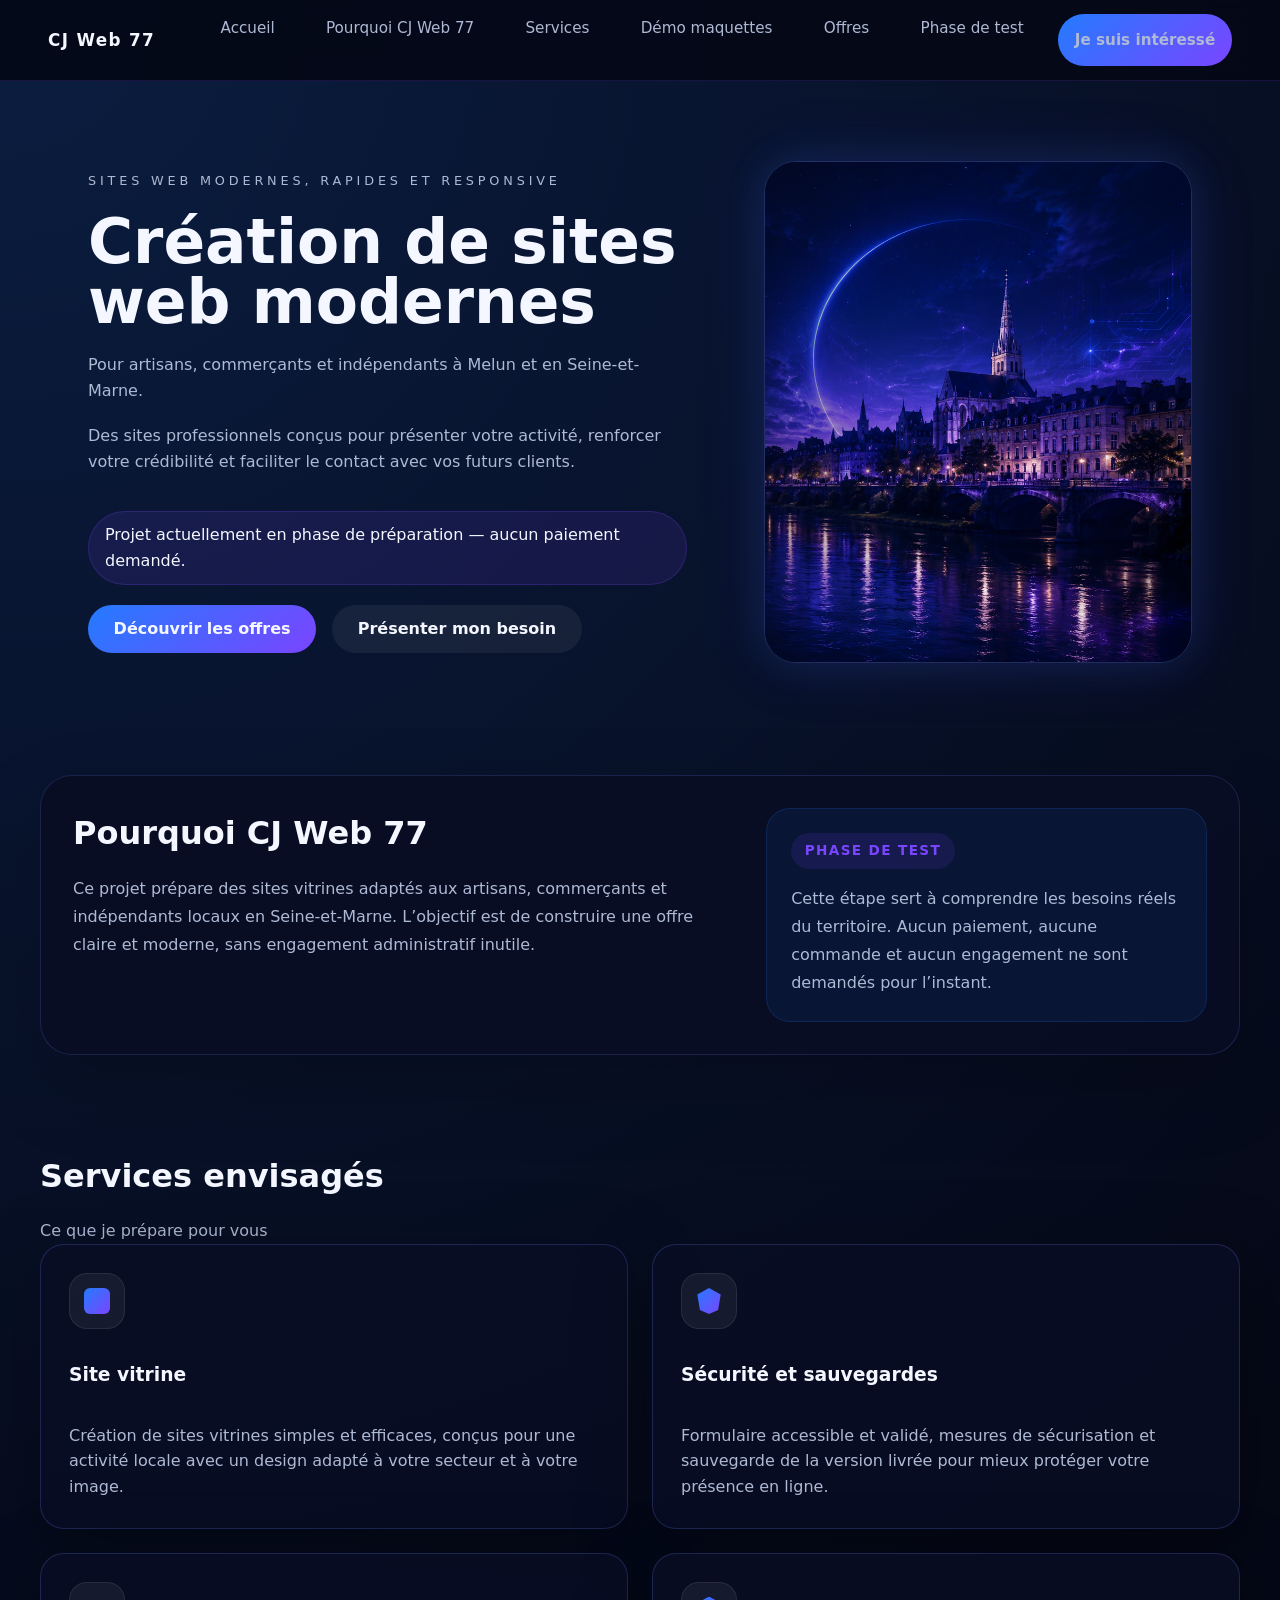
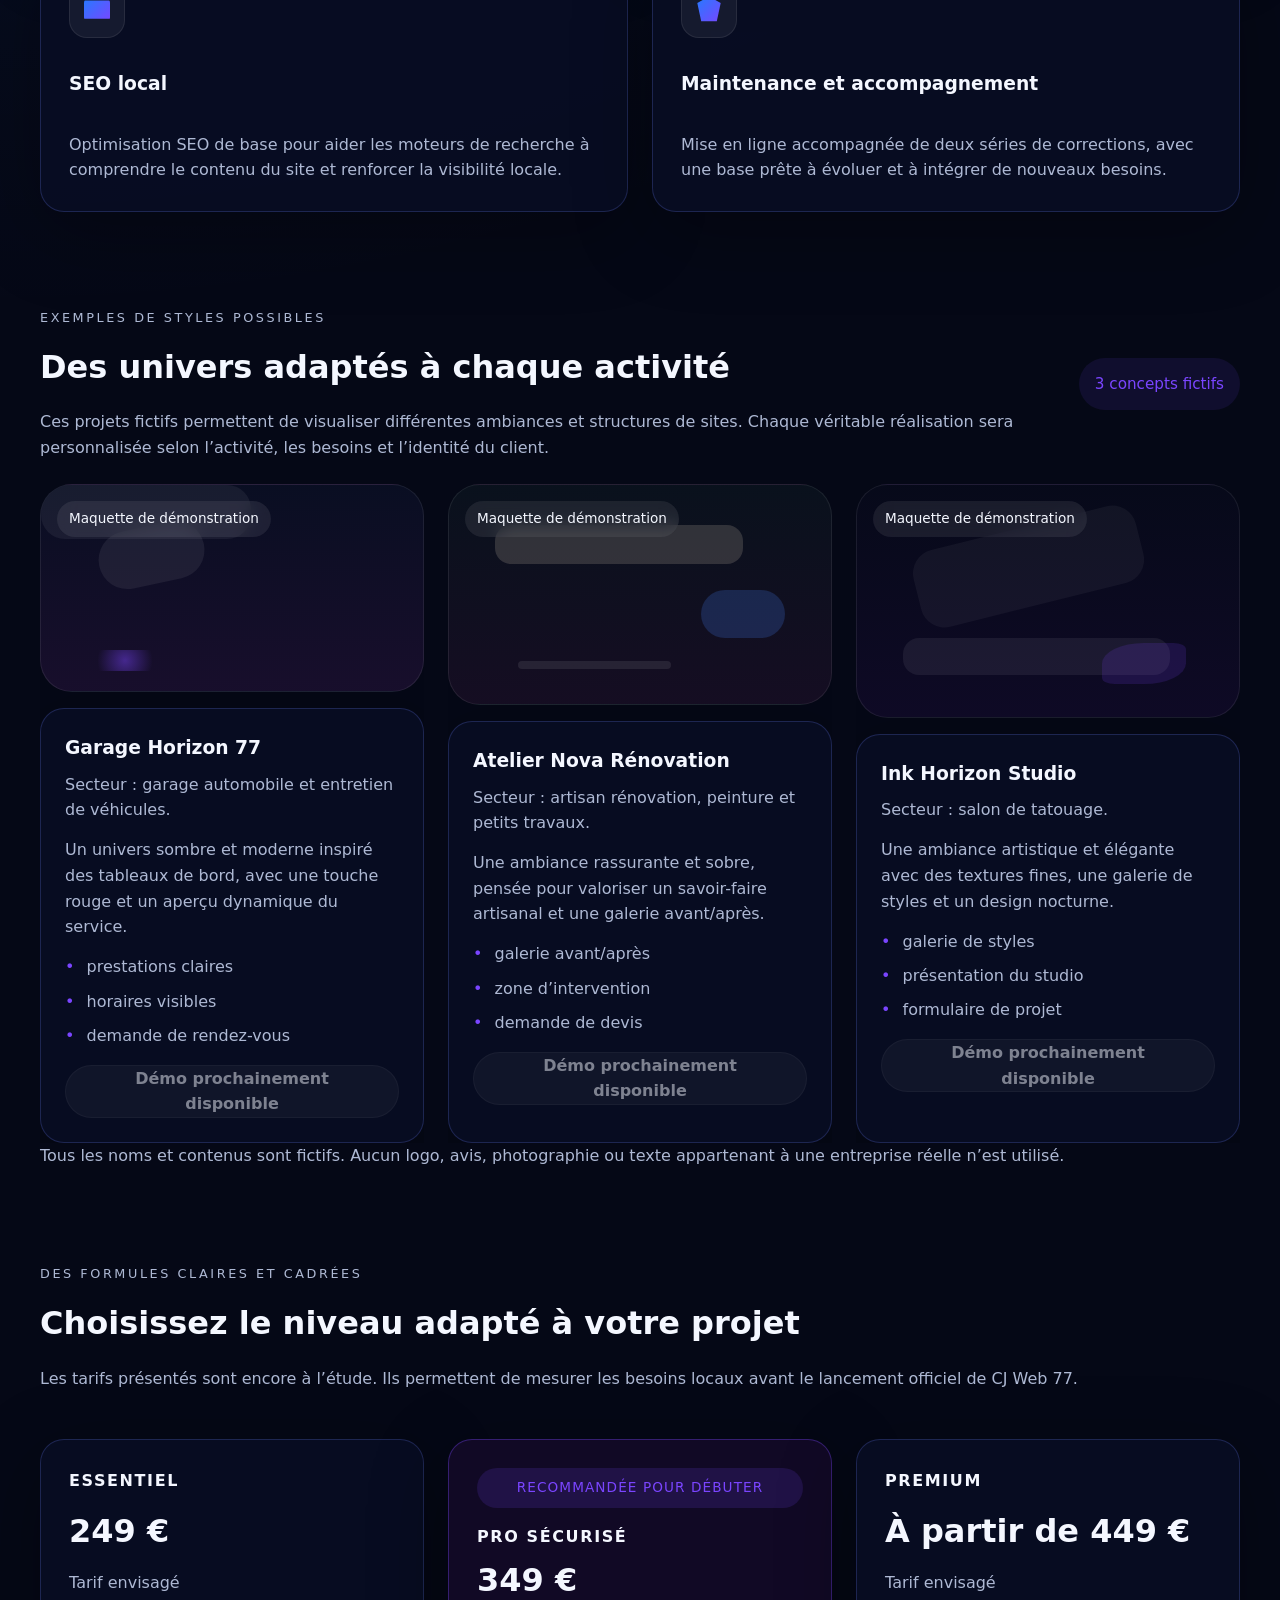
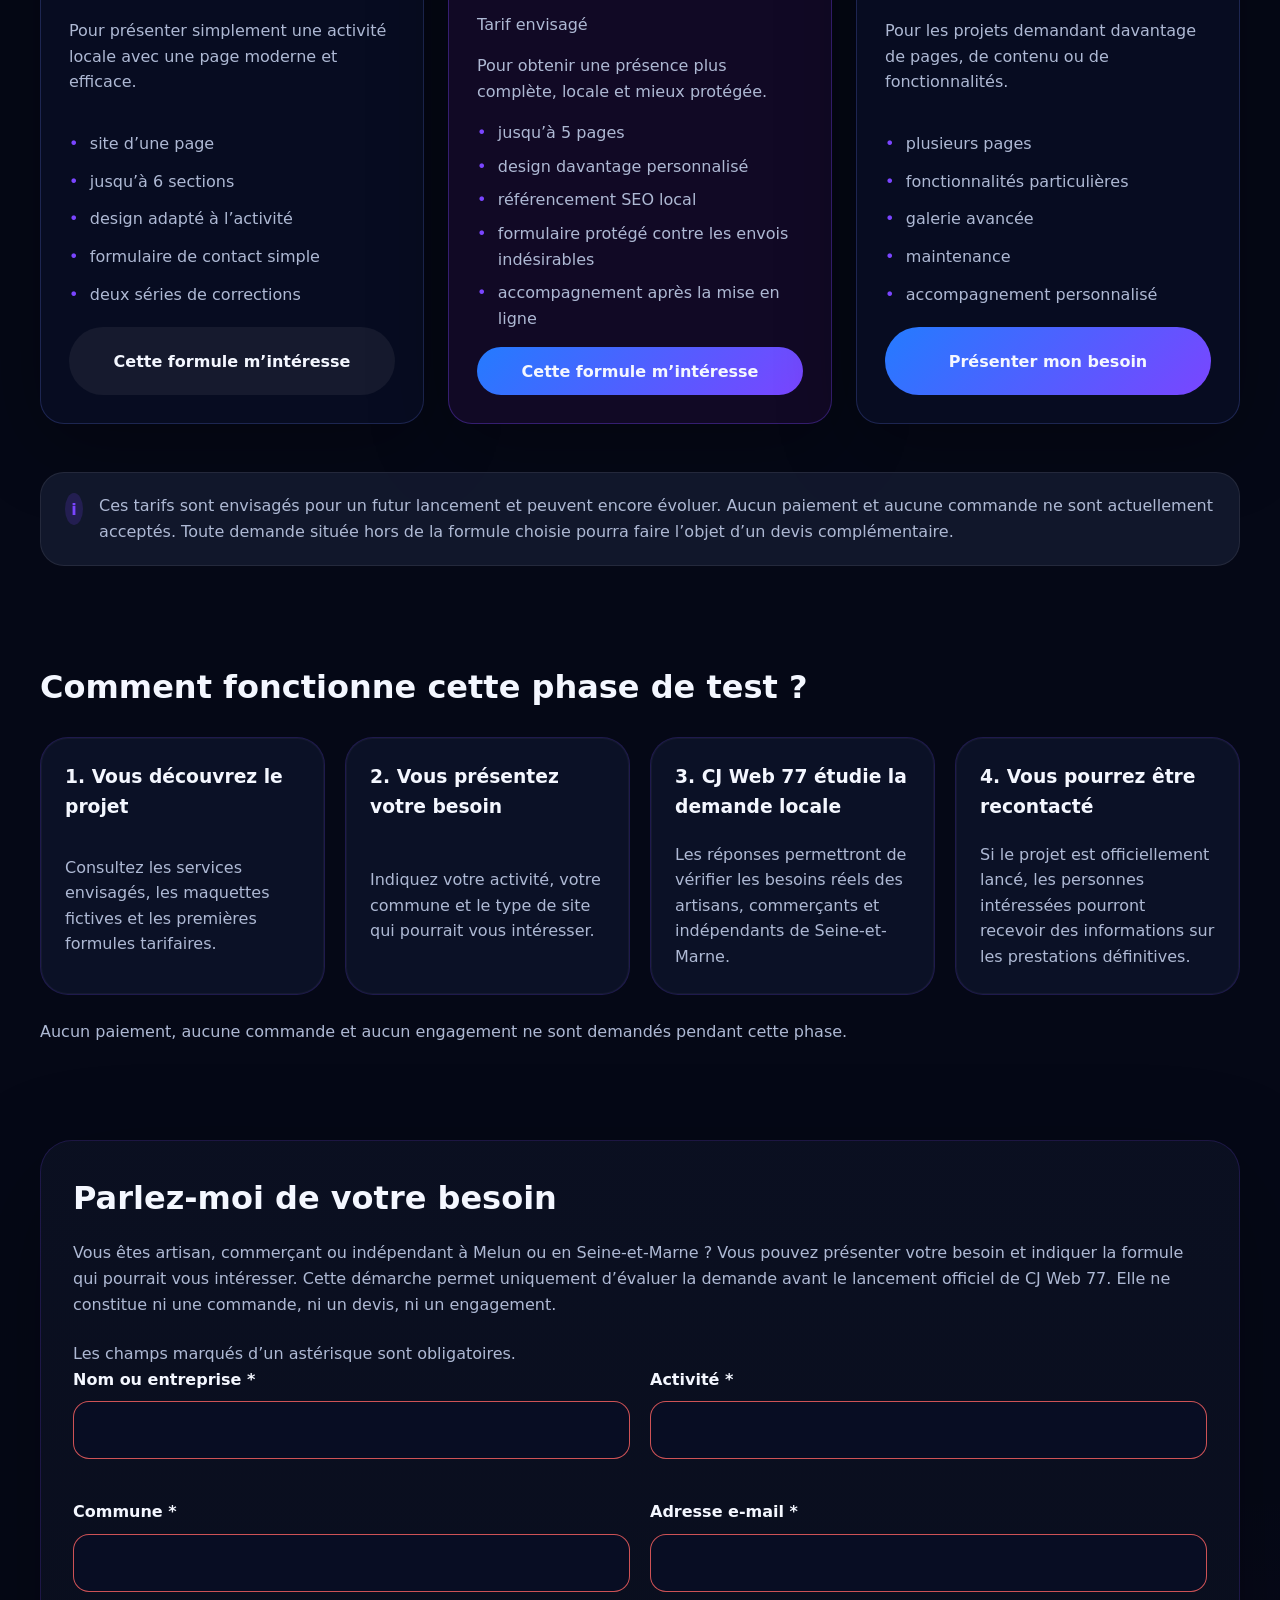
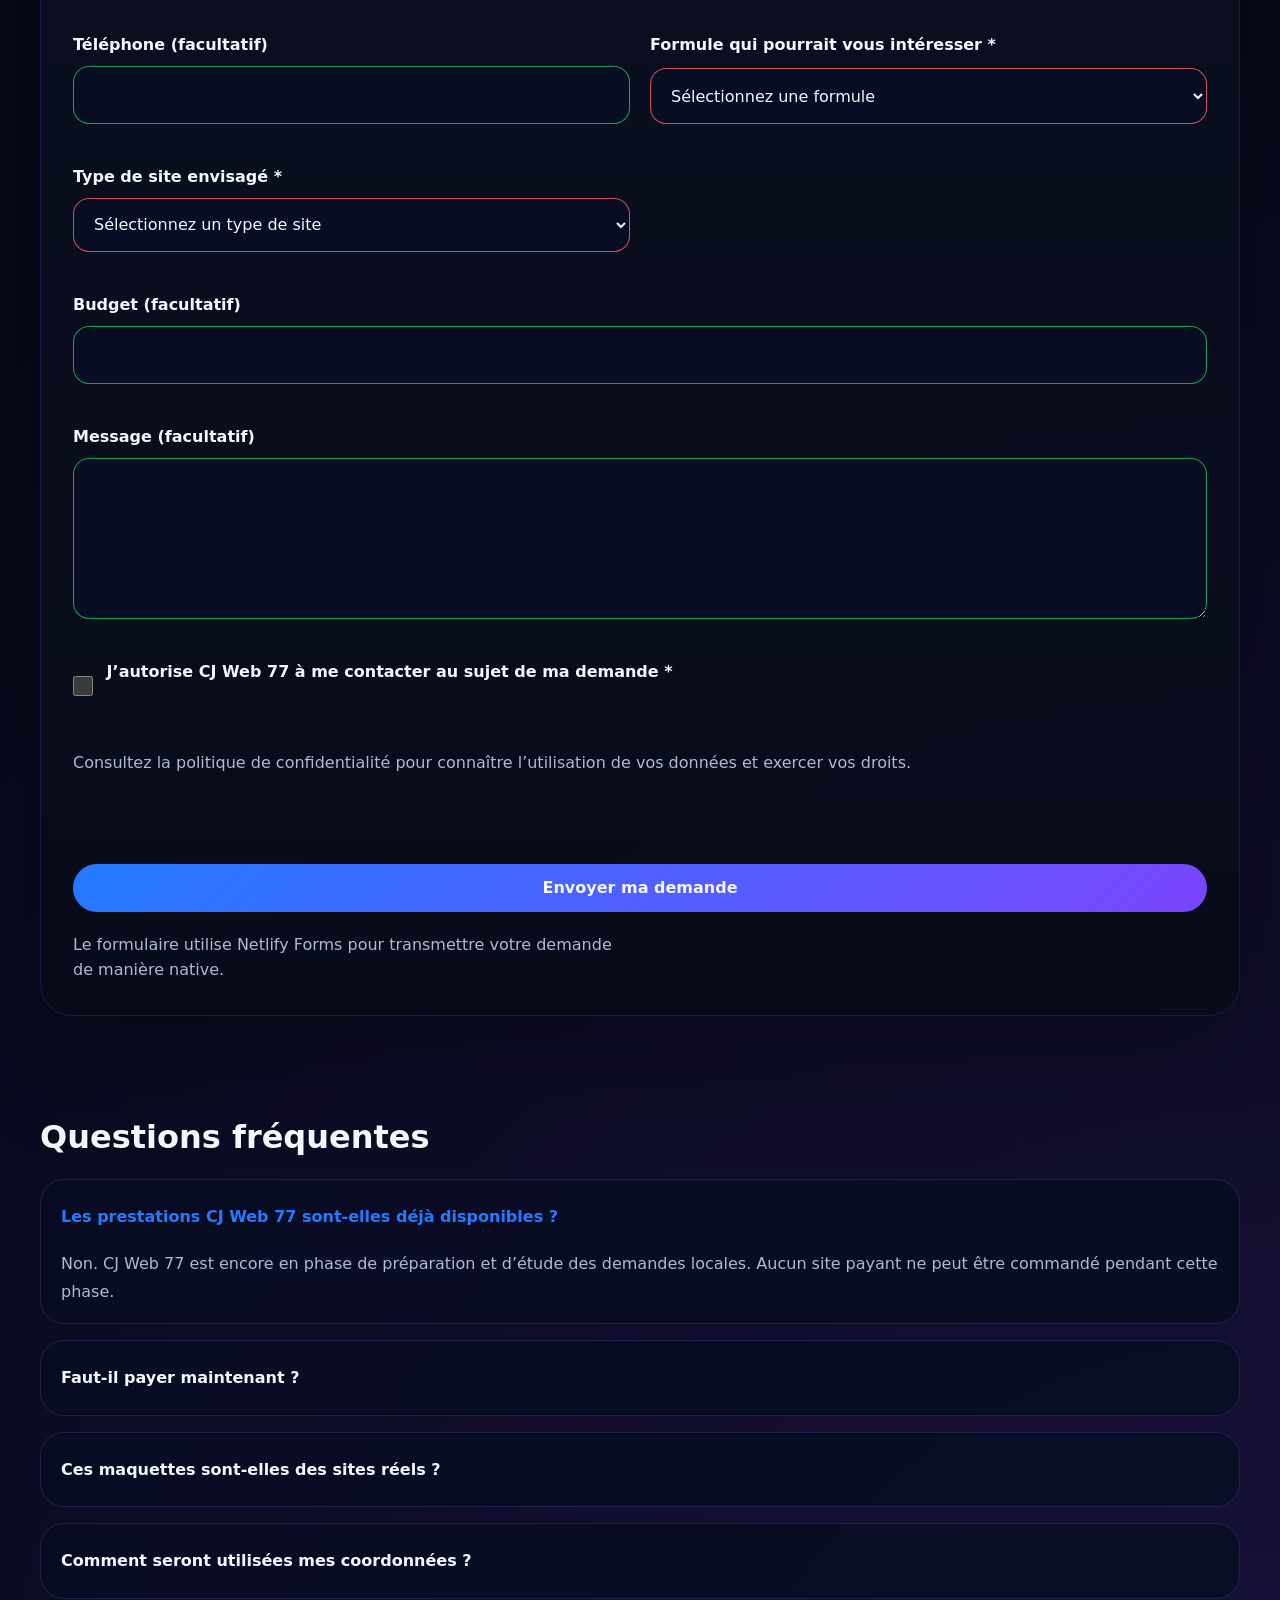
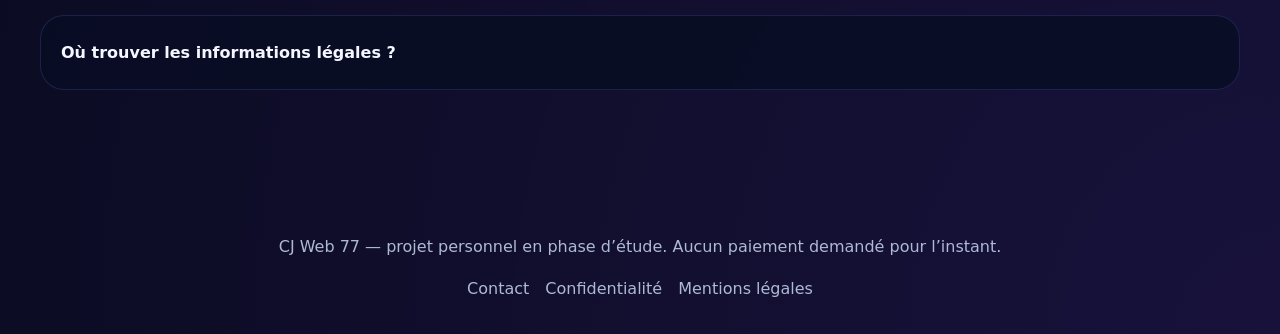
==== index.html @ eeac4196 "Initialisation de CJ Web 77 - version test" ====
<!DOCTYPE html>
<html lang="fr">
<head>
  <meta charset="UTF-8">
  <meta name="viewport" content="width=device-width, initial-scale=1.0">
  <meta name="robots" content="noindex, nofollow">
  <title>CJ Web 77 – Sites vitrines pour artisans à Melun et Seine-et-Marne</title>
  <meta name="description" content="CJ Web 77 prépare des sites vitrines pour artisans, commerçants et indépendants de Melun et de Seine-et-Marne. Projet en phase d’étude, aucun paiement demandé.">
  <link rel="stylesheet" href="assets/css/reset.css">
  <link rel="stylesheet" href="assets/css/style.css">
  <script src="assets/js/main.js" defer></script>
  <script src="assets/js/form.js" defer></script> 
</head>
<body>
  <a href="#main-content" class="skip-link">Aller au contenu principal</a>
  <header class="site-header">
    <div class="header-inner">
      <div class="brand">
        <a href="#accueil">CJ Web 77</a>
      </div>
      <button class="menu-toggle" aria-controls="site-navigation" aria-expanded="false" aria-label="Ouvrir le menu"><span class="sr-only">Menu</span></button>
      <nav id="site-navigation" class="site-navigation" aria-label="Navigation principale">
        <ul>
          <li><a href="#accueil">Accueil</a></li>
          <li><a href="#pourquoi">Pourquoi CJ Web 77</a></li>
          <li><a href="#services">Services</a></li>
          <li><a href="#realisations">Démo maquettes</a></li>
          <li><a href="#offres">Offres</a></li>
          <li><a href="#phase-test">Phase de test</a></li>
          <li><a href="#contact" class="button header-cta">Je suis intéressé</a></li>
        </ul>
      </nav>
    </div>
  </header>

  <main id="main-content">
    <section id="accueil" class="hero">
      <div class="hero-content">
        <div class="hero-copy">
          <p class="hero-pretitle">SITES WEB MODERNES, RAPIDES ET RESPONSIVE</p>
          <h1>Création de sites web modernes</h1>
          <p class="hero-subtitle">Pour artisans, commerçants et indépendants à Melun et en Seine-et-Marne.</p>
          <p>Des sites professionnels conçus pour présenter votre activité, renforcer votre crédibilité et faciliter le contact avec vos futurs clients.</p>
          <p class="hero-badge">Projet actuellement en phase de préparation — aucun paiement demandé.</p>
          <div class="hero-actions">
            <a href="#offres" class="button">Découvrir les offres</a>
            <a href="#contact" class="button secondary">Présenter mon besoin</a>
          </div>
        </div>
        <div class="hero-visual" aria-hidden="true">
          <img
            src="assets/images/ville.png"
            alt=""
            class="hero-city-image"
            width="1672"
            height="941"
            fetchpriority="high"
          >
        </div>
      </div>
    </section>

    <section id="pourquoi">
      <div class="why-panel">
        <div class="why-copy">
          <h2>Pourquoi CJ Web 77</h2>
          <p>Ce projet prépare des sites vitrines adaptés aux artisans, commerçants et indépendants locaux en Seine-et-Marne. L’objectif est de construire une offre claire et moderne, sans engagement administratif inutile.</p>
        </div>
        <div class="why-highlight">
          <span class="highlight-label">Phase de test</span>
          <p>Cette étape sert à comprendre les besoins réels du territoire. Aucun paiement, aucune commande et aucun engagement ne sont demandés pour l’instant.</p>
        </div>
      </div>
    </section>

    <section id="services">
      <h2>Services envisagés</h2>
      <p class="section-subtitle">Ce que je prépare pour vous</p>
      <div class="service-grid">
        <article class="service-card">
          <div class="service-icon service-icon--site" aria-hidden="true"></div>
          <h3>Site vitrine</h3>
          <p>Création de sites vitrines simples et efficaces, conçus pour une activité locale avec un design adapté à votre secteur et à votre image.</p>
        </article>

        <article class="service-card">
          <div class="service-icon service-icon--shield" aria-hidden="true"></div>
          <h3>Sécurité et sauvegardes</h3>
          <p>Formulaire accessible et validé, mesures de sécurisation et sauvegarde de la version livrée pour mieux protéger votre présence en ligne.</p>
        </article>

        <article class="service-card">
          <div class="service-icon service-icon--seo" aria-hidden="true"></div>
          <h3>SEO local</h3>
          <p>Optimisation SEO de base pour aider les moteurs de recherche à comprendre le contenu du site et renforcer la visibilité locale.</p>
        </article>

        <article class="service-card">
          <div class="service-icon service-icon--support" aria-hidden="true"></div>
          <h3>Maintenance et accompagnement</h3>
          <p>Mise en ligne accompagnée de deux séries de corrections, avec une base prête à évoluer et à intégrer de nouveaux besoins.</p>
        </article>
      </div>
    </section>

    <section id="realisations">
      <div class="section-intro section-intro--split">
        <div>
          <p class="section-pretitle">EXEMPLES DE STYLES POSSIBLES</p>
          <h2>Des univers adaptés à chaque activité</h2>
          <p>Ces projets fictifs permettent de visualiser différentes ambiances et structures de sites. Chaque véritable réalisation sera personnalisée selon l’activité, les besoins et l’identité du client.</p>
        </div>
        <div class="section-badge">3 concepts fictifs</div>
      </div>
      <div class="cards cards-demo">
        <article class="demo-card">
          <div class="card-preview card-preview--garage">
            <span class="preview-badge">Maquette de démonstration</span>
            <div class="preview-art preview-art--garage">
              <div class="preview-shape preview-shape--car"></div>
              <div class="preview-panel preview-panel--garage"></div>
              <div class="preview-dots"></div>
            </div>
          </div>
          <div class="card-body">
            <h3>Garage Horizon 77</h3>
            <p>Secteur : garage automobile et entretien de véhicules.</p>
            <p>Un univers sombre et moderne inspiré des tableaux de bord, avec une touche rouge et un aperçu dynamique du service.</p>
            <ul class="card-features">
              <li>prestations claires</li>
              <li>horaires visibles</li>
              <li>demande de rendez-vous</li>
            </ul>
            <button type="button" class="button disabled" disabled>Démo prochainement disponible</button>
          </div>
        </article>

        <article class="demo-card">
          <div class="card-preview card-preview--reno">
            <span class="preview-badge">Maquette de démonstration</span>
            <div class="preview-art preview-art--reno">
              <div class="preview-strip preview-strip--beige"></div>
              <div class="preview-swatch preview-swatch--blue"></div>
              <div class="preview-line"></div>
            </div>
          </div>
          <div class="card-body">
            <h3>Atelier Nova Rénovation</h3>
            <p>Secteur : artisan rénovation, peinture et petits travaux.</p>
            <p>Une ambiance rassurante et sobre, pensée pour valoriser un savoir-faire artisanal et une galerie avant/après.</p>
            <ul class="card-features">
              <li>galerie avant/après</li>
              <li>zone d’intervention</li>
              <li>demande de devis</li>
            </ul>
            <button type="button" class="button disabled" disabled>Démo prochainement disponible</button>
          </div>
        </article>

        <article class="demo-card">
          <div class="card-preview card-preview--ink">
            <span class="preview-badge">Maquette de démonstration</span>
            <div class="preview-art preview-art--ink">
              <div class="preview-motif"></div>
              <div class="preview-gallery"></div>
              <div class="preview-stroke"></div>
            </div>
          </div>
          <div class="card-body">
            <h3>Ink Horizon Studio</h3>
            <p>Secteur : salon de tatouage.</p>
            <p>Une ambiance artistique et élégante avec des textures fines, une galerie de styles et un design nocturne.</p>
            <ul class="card-features">
              <li>galerie de styles</li>
              <li>présentation du studio</li>
              <li>formulaire de projet</li>
            </ul>
            <button type="button" class="button disabled" disabled>Démo prochainement disponible</button>
          </div>
        </article>
      </div>
      <p class="note">Tous les noms et contenus sont fictifs. Aucun logo, avis, photographie ou texte appartenant à une entreprise réelle n’est utilisé.</p>
    </section>

    <section id="offres">
      <div class="section-intro section-intro--split">
        <div>
          <p class="section-pretitle">DES FORMULES CLAIRES ET CADRÉES</p>
          <h2>Choisissez le niveau adapté à votre projet</h2>
          <p>Les tarifs présentés sont encore à l’étude. Ils permettent de mesurer les besoins locaux avant le lancement officiel de CJ Web 77.</p>
        </div>
      </div>
      <div class="offer-grid">
        <article class="offer-card offer-card--basic">
          <div class="offer-card-header">
            <p class="offer-plan">Essentiel</p>
            <p class="offer-price">249 €</p>
            <p class="offer-subtitle">Tarif envisagé</p>
          </div>
          <p>Pour présenter simplement une activité locale avec une page moderne et efficace.</p>
          <ul class="offer-features">
            <li>site d’une page</li>
            <li>jusqu’à 6 sections</li>
            <li>design adapté à l’activité</li>
            <li>formulaire de contact simple</li>
            <li>deux séries de corrections</li>
          </ul>
          <a href="#contact" class="button secondary" data-offer="essentiel">Cette formule m’intéresse</a>
        </article>

        <article class="offer-card offer-card--featured">
          <span class="offer-ribbon">RECOMMANDÉE POUR DÉBUTER</span>
          <div class="offer-card-header">
            <p class="offer-plan">Pro sécurisé</p>
            <p class="offer-price">349 €</p>
            <p class="offer-subtitle">Tarif envisagé</p>
          </div>
          <p>Pour obtenir une présence plus complète, locale et mieux protégée.</p>
          <ul class="offer-features">
            <li>jusqu’à 5 pages</li>
            <li>design davantage personnalisé</li>
            <li>référencement SEO local</li>
            <li>formulaire protégé contre les envois indésirables</li>
            <li>accompagnement après la mise en ligne</li>
          </ul>
          <a href="#contact" class="button" data-offer="pro">Cette formule m’intéresse</a>
        </article>

        <article class="offer-card offer-card--premium">
          <div class="offer-card-header">
            <p class="offer-plan">Premium</p>
            <p class="offer-price">À partir de 449 €</p>
            <p class="offer-subtitle">Tarif envisagé</p>
          </div>
          <p>Pour les projets demandant davantage de pages, de contenu ou de fonctionnalités.</p>
          <ul class="offer-features">
            <li>plusieurs pages</li>
            <li>fonctionnalités particulières</li>
            <li>galerie avancée</li>
            <li>maintenance</li>
            <li>accompagnement personnalisé</li>
          </ul>
          <a href="#contact" class="button outline" data-offer="premium">Présenter mon besoin</a>
        </article>
      </div>
      <div class="offer-disclaimer">
        <span class="info-icon" aria-hidden="true">i</span>
        <p>Ces tarifs sont envisagés pour un futur lancement et peuvent encore évoluer. Aucun paiement et aucune commande ne sont actuellement acceptés. Toute demande située hors de la formule choisie pourra faire l’objet d’un devis complémentaire.</p>
      </div>
    </section>

    <section id="phase-test">
      <h2>Comment fonctionne cette phase de test ?</h2>
      <div class="phase-grid">
        <article class="phase-step">
          <h3>1. Vous découvrez le projet</h3>
          <p>Consultez les services envisagés, les maquettes fictives et les premières formules tarifaires.</p>
        </article>
        <article class="phase-step">
          <h3>2. Vous présentez votre besoin</h3>
          <p>Indiquez votre activité, votre commune et le type de site qui pourrait vous intéresser.</p>
        </article>
        <article class="phase-step">
          <h3>3. CJ Web 77 étudie la demande locale</h3>
          <p>Les réponses permettront de vérifier les besoins réels des artisans, commerçants et indépendants de Seine-et-Marne.</p>
        </article>
        <article class="phase-step">
          <h3>4. Vous pourrez être recontacté</h3>
          <p>Si le projet est officiellement lancé, les personnes intéressées pourront recevoir des informations sur les prestations définitives.</p>
        </article>
      </div>
      <p class="phase-note">Aucun paiement, aucune commande et aucun engagement ne sont demandés pendant cette phase.</p>
    </section>

    <section id="contact">
      <div class="contact-card">
        <div class="contact-card-header">
          <h2>Parlez-moi de votre besoin</h2>
          <p>Vous êtes artisan, commerçant ou indépendant à Melun ou en Seine-et-Marne ? Vous pouvez présenter votre besoin et indiquer la formule qui pourrait vous intéresser. Cette démarche permet uniquement d’évaluer la demande avant le lancement officiel de CJ Web 77. Elle ne constitue ni une commande, ni un devis, ni un engagement.</p>
        </div>

        <!-- Les formulaires sont configurés pour Netlify Forms et redirigent vers une page de confirmation après envoi. -->
        <form
          id="contact-form"
          name="cj-web-77-interet"
          method="POST"
          action="merci.html"
          data-netlify="true"
          data-netlify-honeypot="bot-field"
          aria-describedby="form-status"
        >
          <input type="hidden" name="form-name" value="cj-web-77-interet">
          <input type="hidden" name="subject" value="Nouvelle demande d’intérêt — CJ Web 77">

          <p class="honeypot-field" aria-hidden="true">
            <label>
              Ne pas remplir ce champ :
              <input type="text" name="bot-field" tabindex="-1" autocomplete="off">
            </label>
          </p>

          <p class="form-helper">Les champs marqués d’un astérisque sont obligatoires.</p>

          <div class="contact-grid">
            <div class="form-field">
              <label for="name">Nom ou entreprise <span aria-hidden="true">*</span></label>
              <input type="text" id="name" name="name" required autocomplete="organization">
            </div>

            <div class="form-field">
              <label for="activity">Activité <span aria-hidden="true">*</span></label>
              <input type="text" id="activity" name="activity" required>
            </div>

            <div class="form-field">
              <label for="location">Commune <span aria-hidden="true">*</span></label>
              <input type="text" id="location" name="location" required autocomplete="address-level2">
            </div>

            <div class="form-field">
              <label for="email">Adresse e-mail <span aria-hidden="true">*</span></label>
              <input type="email" id="email" name="email" required autocomplete="email">
            </div>

            <div class="form-field">
              <label for="phone">Téléphone <span class="optional">(facultatif)</span></label>
              <input type="tel" id="phone" name="phone" autocomplete="tel">
            </div>

            <div class="form-field">
              <label for="offer">Formule qui pourrait vous intéresser <span aria-hidden="true">*</span></label>
              <select id="offer" name="offer" required>
                <option value="">Sélectionnez une formule</option>
                <option value="essentiel">Essentiel — 249 € envisagés</option>
                <option value="pro">Pro sécurisé — 349 € envisagés</option>
                <option value="premium">Premium — à partir de 449 €</option>
                <option value="incertain">Je ne sais pas encore</option>
              </select>
            </div>

            <div class="form-field">
              <label for="site-type">Type de site envisagé <span aria-hidden="true">*</span></label>
              <select id="site-type" name="site-type" required>
                <option value="">Sélectionnez un type de site</option>
                <option value="page-unique">site d’une page</option>
                <option value="plusieurs-pages">site de plusieurs pages</option>
                <option value="refonte">refonte d’un site existant</option>
                <option value="maintenance">maintenance ou modification</option>
                <option value="autre">autre besoin</option>
              </select>
            </div>

            <div class="form-field full-width">
              <label for="budget">Budget <span class="optional">(facultatif)</span></label>
              <input type="text" id="budget" name="budget">
            </div>

            <div class="form-field full-width">
              <label for="message">Message <span class="optional">(facultatif)</span></label>
              <textarea id="message" name="message" rows="5"></textarea>
            </div>

            <div class="form-field checkbox-field full-width">
              <input type="checkbox" id="consent" name="consent" required>
              <label for="consent">J’autorise CJ Web 77 à me contacter au sujet de ma demande <span aria-hidden="true">*</span></label>
            </div>

            <p class="privacy-note full-width">Consultez la <a href="privacy.html">politique de confidentialité</a> pour connaître l’utilisation de vos données et exercer vos droits.</p>

            <div id="form-status" aria-live="polite" class="full-width"></div>

            <button type="submit" class="button full-width">Envoyer ma demande</button>
            <p class="form-helper">Le formulaire utilise Netlify Forms pour transmettre votre demande de manière native.</p>
          </div>
        </form>
      </div>
    </section>

    <section id="faq">
      <h2>Questions fréquentes</h2>
      <details class="faq-item" open>
        <summary>Les prestations CJ Web 77 sont-elles déjà disponibles ?</summary>
        <div class="faq-answer">
          <p>Non. CJ Web 77 est encore en phase de préparation et d’étude des demandes locales. Aucun site payant ne peut être commandé pendant cette phase.</p>
        </div>
      </details>
      <details class="faq-item">
        <summary>Faut-il payer maintenant ?</summary>
        <div class="faq-answer">
          <p>Non. Aucun paiement n’est demandé pour l’instant. Cette version sert à préparer l’offre.</p>
        </div>
      </details>
      <details class="faq-item">
        <summary>Ces maquettes sont-elles des sites réels ?</summary>
        <div class="faq-answer">
          <p>Non, elles sont fictives et présentées uniquement comme démonstrations de style.</p>
        </div>
      </details>
      <details class="faq-item">
        <summary>Comment seront utilisées mes coordonnées ?</summary>
        <div class="faq-answer">
          <p>Elles seront utilisées uniquement pour analyser les besoins locaux et, avec votre accord, vous recontacter au sujet du futur lancement de CJ Web 77. Les modalités précises et la durée de conservation seront détaillées dans la politique de confidentialité. Vous pourrez demander leur suppression à tout moment.</p>
        </div>
      </details>
      <details class="faq-item">
        <summary>Où trouver les informations légales ?</summary>
        <div class="faq-answer">
          <p>Les mentions légales resteront accessibles depuis le footer et seront complétées avant publication avec les informations réelles disponibles.</p>
        </div>
      </details>
    </section>
  </main>

  <footer>
    <p>CJ Web 77 — projet personnel en phase d’étude. Aucun paiement demandé pour l’instant.</p>
    <ul>
      <li><a href="#contact">Contact</a></li>
      <li><a href="privacy.html">Confidentialité</a></li>
      <li><a href="legal.html">Mentions légales</a></li>
    </ul>
  </footer>
</body>
</html>
---- assets/css/style.css ----
/* style.css */
:root {
  color-scheme: dark;
  --bg: #050816;
  --bg-secondary: #090E24;
  --blue: #247BFF;
  --violet: #7A45FF;
  --violet-light: #A970FF;
  --text: #F4F7FF;
  --text-muted: #AEB9D4;
  --border: rgba(110, 130, 255, 0.22);
  --card: rgba(9, 14, 36, 0.84);
  --shadow: 0 20px 80px rgba(0, 0, 0, 0.3);
  --radius: 24px;
}

html {
  scroll-behavior: smooth;
}

body {
  min-height: 100vh;
  background: radial-gradient(circle at top left, rgba(36, 123, 255, 0.18), transparent 28%),
              radial-gradient(circle at bottom right, rgba(122, 69, 255, 0.16), transparent 30%),
              var(--bg);
  color: var(--text);
}

.skip-link {
  position: absolute;
  width: 1px;
  height: 1px;
  padding: 0;
  margin: -1px;
  overflow: hidden;
  clip: rect(0 0 0 0);
  clip-path: inset(50%);
  white-space: nowrap;
  border: 0;
}
.skip-link:focus {
  left: 1rem;
  top: 1rem;
  width: auto;
  height: auto;
  padding: 0.75rem 1rem;
  background: rgba(5, 8, 22, 0.95);
  border: 1px solid var(--blue);
  z-index: 1000;
}

body {
  font-family: Inter, ui-sans-serif, system-ui, -apple-system, BlinkMacSystemFont, "Segoe UI", sans-serif;
  line-height: 1.6;
}

.site-header {
  position: sticky;
  top: 0;
  z-index: 50;
  background: rgba(5, 8, 22, 0.92);
  backdrop-filter: blur(14px);
  border-bottom: 1px solid rgba(122, 69, 255, 0.18);
}

.header-inner {
  display: flex;
  align-items: center;
  justify-content: space-between;
  width: min(calc(100% - 3rem), 1320px);
  margin-inline: auto;
  padding: 0 1.5rem;
  min-height: 72px;
}

.site-header .brand {
  font-weight: 700;
  letter-spacing: 0.08em;
  font-size: 1.05rem;
}

.site-header .brand a {
  color: var(--text);
}

.menu-toggle {
  background: rgba(255, 255, 255, 0.06);
  color: var(--text);
  padding: 0.8rem;
  border-radius: 999px;
  display: inline-flex;
  align-items: center;
  justify-content: center;
}

.menu-toggle .sr-only {
  position: absolute;
  width: 1px;
  height: 1px;
  padding: 0;
  margin: -1px;
  overflow: hidden;
  clip: rect(0, 0, 0, 0);
  white-space: nowrap;
  border: 0;
}

.site-navigation {
  display: none;
}

.site-navigation ul {
  display: flex;
  flex-wrap: wrap;
  gap: 1rem;
}

.site-navigation a {
  color: var(--text-muted);
  padding: 0.75rem 1rem;
  border-radius: 999px;
  font-size: 0.95rem;
}

.site-navigation a:hover,
.site-navigation a:focus-visible {
  color: var(--text);
  background: rgba(36, 123, 255, 0.08);
}

.header-cta {
  background: linear-gradient(135deg, var(--blue), var(--violet));
  color: var(--text);
  padding: 0.85rem 1.3rem;
  font-size: 0.95rem;
}

.hero {
  padding: 3rem 0 2rem;
}

.hero-content {
  width: min(calc(100% - 3rem), 1320px);
  margin-inline: auto;
  display: grid;
  gap: 2rem;
}

.hero-copy {
  display: grid;
  gap: 1.25rem;
}

.hero-pretitle {
  text-transform: uppercase;
  letter-spacing: 0.3em;
  font-size: 0.8rem;
  color: var(--violet);
}

.hero-content h1 {
  font-size: clamp(3.6rem, 4.8vw, 5.6rem);
  line-height: 0.98;
  max-width: 760px;
}

.hero-subtitle,
.hero-copy > p:not(.hero-badge) {
  color: var(--text-muted);
  max-width: 620px;
}

.hero-badge {
  display: inline-flex;
  align-items: center;
  gap: 0.5rem;
  margin-top: 1rem;
  padding: 0.65rem 1rem;
  border-radius: 999px;
  background: rgba(122, 69, 255, 0.12);
  color: var(--text);
  border: 1px solid rgba(122, 69, 255, 0.22);
  max-width: fit-content;
}

.hero-actions {
  display: flex;
  flex-wrap: wrap;
  gap: 1rem;
  min-width: 0;
}

.hero-content,
.hero-copy,
.hero-visual {
  min-width: 0;
}

.hero-visual {
  position: relative;
  min-width: 0;
  min-height: 460px;
  border-radius: 2rem;
  overflow: hidden;
  border: 1px solid rgba(110, 130, 255, 0.25);
  box-shadow:
    0 0 40px rgba(36, 123, 255, 0.14),
    0 0 70px rgba(122, 69, 255, 0.12);
}

.hero-visual::after {
  content: "";
  position: absolute;
  inset: 0;
  pointer-events: none;
  background:
    linear-gradient(
      90deg,
      rgba(5, 8, 22, 0.35),
      rgba(5, 8, 22, 0.04) 48%,
      rgba(5, 8, 22, 0.08)
    );
}

.hero-city-image {
  display: block;
  width: 100%;
  height: 100%;
  min-height: 500px;
  object-fit: cover;
  object-position: center right;
}

@media (min-width: 900px) {
  .site-header {
    border-bottom: 1px solid rgba(122, 69, 255, 0.18);
  }

  .header-inner {
    height: 80px;
  }

  .menu-toggle {
    display: none;
  }

  .site-navigation {
    display: flex;
  }

  .site-navigation ul {
    gap: 1.1rem;
  }

  .site-navigation a {
    padding: 0.85rem 1.05rem;
  }

  .hero {
    padding: 5rem 1.5rem 4rem;
  }

  .hero-content {
    grid-template-columns: minmax(0, 1.05fr) minmax(400px, 0.95fr);
    align-items: center;
    gap: clamp(3rem, 6vw, 6rem);
  }

  .hero-copy {
    align-self: center;
  }

  .hero-visual {
    min-height: 500px;
  }

  .section-intro--split {
    grid-template-columns: repeat(2, minmax(0, 1fr));
  }

  .cards-demo,
  .offer-grid {
    grid-template-columns: repeat(3, minmax(0, 1fr));
  }
}

@media (max-width: 899px) {
  .site-header {
    padding: 0 1rem;
  }

  .header-inner {
    padding: 0.75rem 0;
  }

  .hero-content {
    grid-template-columns: 1fr;
  }

  .hero-copy,
  .hero-visual {
    width: 100%;
  }

  .hero-visual {
    min-height: 320px;
  }

  .hero-city-image {
    min-height: 0;
    height: clamp(260px, 70vw, 340px);
    object-position: 68% center;
  }

  .hero-actions {
    flex-direction: column;
  }

  .hero-content h1 {
    font-size: clamp(2.5rem, 9vw, 3.8rem);
    text-align: left;
  }

  .hero-subtitle,
  .hero-copy > p:not(.hero-badge) {
    max-width: 100%;
  }

  .section-intro--split {
    grid-template-columns: 1fr;
  }

  .offer-disclaimer {
    flex-direction: column;
  }
}

.button {
  display: inline-flex;
  align-items: center;
  justify-content: center;
  min-height: 48px;
  padding: 0 1.6rem;
  border-radius: 999px;
  background: linear-gradient(135deg, var(--blue), var(--violet));
  color: var(--text);
  font-weight: 600;
  transition: transform 180ms ease, box-shadow 180ms ease;
}

.button:hover,
.button:focus-visible {
  transform: translateY(-1px);
  box-shadow: 0 14px 40px rgba(36, 123, 255, 0.22);
}

.button.secondary {
  background: rgba(255, 255, 255, 0.06);
  color: var(--text);
}

.button.disabled,
button.disabled {
  cursor: not-allowed;
  opacity: 0.5;
  background: rgba(255, 255, 255, 0.08);
  border: 1px solid rgba(255, 255, 255, 0.08);
}

main {
  padding: 0 1.5rem 3rem;
}

section {
  max-width: 1200px;
  margin: 0 auto;
  padding: 3rem 0;
}

.why-panel {
  display: grid;
  gap: 1.5rem;
  background: rgba(9, 14, 36, 0.92);
  border: 1px solid rgba(110, 130, 255, 0.18);
  border-radius: 32px;
  padding: 2rem;
  box-shadow: 0 30px 80px rgba(0, 0, 0, 0.2);
}

.why-copy h2 {
  margin-bottom: 1rem;
}

.why-copy p,
.why-highlight p {
  color: var(--text-muted);
  line-height: 1.75;
}

.why-highlight {
  padding: 1.5rem;
  border-radius: 24px;
  background: rgba(36, 123, 255, 0.08);
  border: 1px solid rgba(36, 123, 255, 0.16);
}

.highlight-label {
  display: inline-flex;
  padding: 0.45rem 0.85rem;
  border-radius: 999px;
  background: rgba(122, 69, 255, 0.12);
  color: var(--violet);
  font-size: 0.85rem;
  font-weight: 700;
  letter-spacing: 0.1em;
  text-transform: uppercase;
  margin-bottom: 1rem;
}

.service-grid {
  display: grid;
  gap: 1.5rem;
}

.service-card {
  position: relative;
  display: grid;
  gap: 1.2rem;
  padding: 2rem;
  border-radius: 28px;
  background: rgba(9, 14, 36, 0.92);
  border: 1px solid rgba(110, 130, 255, 0.18);
  transition: transform 180ms ease, border-color 180ms ease, box-shadow 180ms ease;
}

.service-card:hover,
.service-card:focus-within {
  transform: translateY(-3px);
  border-color: rgba(36, 123, 255, 0.35);
  box-shadow: 0 20px 60px rgba(36, 123, 255, 0.1);
}

.service-icon {
  width: 56px;
  height: 56px;
  border-radius: 18px;
  display: inline-flex;
  align-items: center;
  justify-content: center;
  background: rgba(255, 255, 255, 0.06);
  border: 1px solid rgba(255, 255, 255, 0.08);
}

.service-icon::before {
  content: '';
  display: block;
  width: 26px;
  height: 26px;
  border-radius: 6px;
  background: linear-gradient(135deg, var(--blue), var(--violet));
}

.service-icon--shield::before {
  clip-path: polygon(50% 0%, 95% 25%, 85% 85%, 50% 100%, 15% 85%, 5% 25%);
}

.service-icon--seo::before {
  clip-path: polygon(0 15%, 100% 15%, 100% 85%, 0 85%, 0 15%, 25% 15%, 25% 70%, 75% 70%, 75% 85%, 25% 85%, 25% 15%);
}

.service-icon--support::before {
  clip-path: polygon(50% 0%, 95% 25%, 80% 95%, 20% 95%, 5% 25%);
}

.service-card h3 {
  margin-top: 0.75rem;
}

.service-card p {
  color: var(--text-muted);
}

@media (min-width: 900px) {
  .why-panel {
    grid-template-columns: 1.2fr 0.8fr;
    gap: 2rem;
  }

  .service-grid {
    grid-template-columns: repeat(2, minmax(0, 1fr));
    gap: 1.5rem;
  }

  .service-card {
    min-height: 240px;
  }
}

@media (max-width: 899px) {
  .why-panel {
    gap: 1.25rem;
  }

  .service-grid {
    grid-template-columns: 1fr;
  }
}

section h2 {
  font-size: 2rem;
  margin-bottom: 1rem;
}

section p {
  color: var(--text-muted);
}

.cards {
  display: grid;
  gap: 1.5rem;
}

.card,
.offer-card,
.service-card,
.phase-step {
  background: var(--card);
  border: 1px solid var(--border);
  border-radius: var(--radius);
  padding: 1.75rem;
  box-shadow: var(--shadow);
}

.card h3,
.offer-card h3,
.service-card h3,
.phase-step h3 {
  margin-bottom: 0.85rem;
}

.tag {
  display: inline-flex;
  margin: 1rem 0 0.75rem;
  padding: 0.45rem 0.85rem;
  border-radius: 999px;
  background: rgba(122, 69, 255, 0.12);
  color: var(--violet);
  font-size: 0.95rem;
}

.demo-note {
  color: var(--text-muted);
  margin-top: 0.75rem;
}

.section-intro {
  display: grid;
  gap: 1.5rem;
  align-items: start;
}

.section-intro--split {
  grid-template-columns: 1fr auto;
  align-items: center;
  min-width: 0;
}

.section-intro--split > * {
  min-width: 0;
}

.section-pretitle {
  text-transform: uppercase;
  letter-spacing: 0.2em;
  font-size: 0.8rem;
  color: var(--text-muted);
  margin-bottom: 0.85rem;
}

.section-badge {
  display: inline-flex;
  align-items: center;
  justify-content: center;
  min-width: 0;
  max-width: 100%;
  padding: 0.85rem 1rem;
  border-radius: 999px;
  background: rgba(122, 69, 255, 0.1);
  color: var(--violet);
  font-size: 0.95rem;
  text-align: center;
}

.cards-demo {
  display: grid;
  gap: 1.5rem;
  margin-top: 1.5rem;
}

.demo-card {
  display: grid;
  gap: 1rem;
  overflow: hidden;
}

.card-preview {
  position: relative;
  min-height: 13rem;
  border-radius: calc(var(--radius) + 0.5rem);
  overflow: hidden;
  background: linear-gradient(180deg, rgba(16, 24, 56, 0.96), rgba(12, 18, 42, 0.95));
  border: 1px solid rgba(255, 255, 255, 0.08);
}

.preview-badge {
  position: absolute;
  z-index: 1;
  top: 1rem;
  left: 1rem;
  padding: 0.45rem 0.75rem;
  border-radius: 999px;
  background: rgba(255, 255, 255, 0.08);
  color: var(--text);
  font-size: 0.85rem;
  backdrop-filter: blur(8px);
}

.card-body {
  background: var(--card);
  border: 1px solid var(--border);
  border-radius: var(--radius);
  padding: 1.5rem;
  box-shadow: var(--shadow);
}

.card-body h3 {
  margin-bottom: 0.55rem;
}

.card-body p {
  margin-bottom: 0.9rem;
}

.card-features {
  display: grid;
  gap: 0.55rem;
  margin-bottom: 1rem;
  color: var(--text-muted);
}

.card-features li {
  list-style: none;
  position: relative;
  padding-left: 1.35rem;
}

.card-features li::before {
  content: "•";
  position: absolute;
  left: 0;
  color: var(--violet);
}

.card-preview--garage {
  background: linear-gradient(180deg, rgba(10, 15, 35, 0.95), rgba(25, 15, 45, 0.95));
}

.card-preview--reno {
  background: linear-gradient(180deg, rgba(10, 18, 29, 0.95), rgba(22, 14, 35, 0.95));
}

.card-preview--ink {
  background: linear-gradient(180deg, rgba(7, 10, 26, 0.95), rgba(15, 10, 38, 0.95));
}

.preview-art {
  position: absolute;
  inset: 0;
}

.preview-shape,
.preview-swatch,
.preview-strip,
.preview-line,
.preview-motif,
.preview-gallery,
.preview-stroke,
.preview-dots {
  position: absolute;
  border-radius: 999px;
  opacity: 0.85;
}

.preview-shape--car {
  top: 20%;
  left: 15%;
  width: 28%;
  height: 28%;
  background: rgba(255, 255, 255, 0.08);
  transform: rotate(-12deg);
}

.preview-panel--garage {
  bottom: 18%;
  right: 10%;
  width: 55%;
  height: 26%;
  background: rgba(255, 255, 255, 0.06);
  border-radius: 1.5rem;
}

.preview-dots {
  bottom: 10%;
  left: 12%;
  width: 20%;
  height: 10%;
  background: radial-gradient(circle, rgba(122, 69, 255, 0.55) 0%, transparent 70%);
}

.preview-strip--beige {
  top: 18%;
  left: 12%;
  width: 65%;
  height: 18%;
  background: rgba(255, 232, 210, 0.18);
  border-radius: 1rem;
}

.preview-swatch--blue {
  top: 48%;
  right: 12%;
  width: 22%;
  height: 22%;
  background: rgba(72, 133, 255, 0.24);
}

.preview-line {
  bottom: 16%;
  left: 18%;
  width: 40%;
  height: 0.5rem;
  background: rgba(255, 255, 255, 0.1);
  border-radius: 999px;
}

.preview-motif {
  top: 18%;
  left: 15%;
  width: 60%;
  height: 34%;
  background: rgba(255, 255, 255, 0.05);
  border-radius: 1.5rem;
}

.preview-gallery {
  bottom: 18%;
  left: 12%;
  width: 70%;
  height: 16%;
  background: rgba(255, 255, 255, 0.08);
}

.preview-stroke {
  bottom: 14%;
  right: 14%;
  width: 22%;
  height: 18%;
  background: rgba(122, 69, 255, 0.18);
  border-radius: 1rem;
}

.preview-art--ink .preview-motif {
  transform: rotate(-14deg);
}

.preview-art--ink .preview-gallery {
  border-radius: 1rem;
}

.preview-art--ink .preview-stroke {
  border-radius: 50% 15% 50% 15%;
}

.offers p,
.offers ul {
  color: var(--text-muted);
}

.badge {
  display: inline-flex;
  margin-bottom: 1rem;
  padding: 0.55rem 0.85rem;
  border-radius: 999px;
  background: rgba(36, 123, 255, 0.12);
  color: var(--blue);
  font-size: 0.95rem;
}

.offer-note p {
  color: var(--text-muted);
  margin-top: 0.8rem;
}

.offer-grid {
  display: grid;
  gap: 1.5rem;
  margin-top: 1.5rem;
}

.offer-card {
  background: var(--card);
  border: 1px solid var(--border);
  border-radius: var(--radius);
  padding: 1.75rem;
  box-shadow: var(--shadow);
  display: grid;
  gap: 1rem;
}

.offer-card--featured {
  border-color: rgba(122, 69, 255, 0.35);
  background: rgba(18, 10, 38, 0.95);
}

.offer-ribbon {
  display: inline-flex;
  align-items: center;
  justify-content: center;
  padding: 0.55rem 0.85rem;
  border-radius: 999px;
  background: rgba(122, 69, 255, 0.15);
  color: var(--violet);
  font-size: 0.85rem;
  text-transform: uppercase;
  letter-spacing: 0.08em;
}

.offer-card-header {
  display: grid;
  gap: 0.35rem;
}

.offer-plan {
  font-weight: 700;
  text-transform: uppercase;
  letter-spacing: 0.1em;
  color: var(--text);
}

.offer-price {
  font-size: 2rem;
  font-weight: 700;
  color: var(--text);
}

.offer-subtitle {
  color: var(--text-muted);
}

.offer-features {
  display: grid;
  gap: 0.5rem;
  margin: 0;
  padding: 0;
  list-style: none;
  color: var(--text-muted);
}

.offer-features li {
  position: relative;
  padding-left: 1.3rem;
}

.offer-features li::before {
  content: "•";
  position: absolute;
  left: 0;
  color: var(--violet);
}

.offer-disclaimer {
  display: flex;
  gap: 1rem;
  align-items: flex-start;
  margin-top: 1.5rem;
  padding: 1.25rem 1.5rem;
  border: 1px solid rgba(255, 255, 255, 0.08);
  border-radius: var(--radius);
  background: rgba(20, 26, 48, 0.85);
}

.info-icon {
  display: inline-flex;
  align-items: center;
  justify-content: center;
  width: 2rem;
  height: 2rem;
  border-radius: 50%;
  background: rgba(122, 69, 255, 0.18);
  color: var(--violet);
  font-weight: 700;
}

.offer-disclaimer p {
  margin: 0;
  color: var(--text-muted);
  line-height: 1.6;
}

.form-field {
  display: grid;
  gap: 0.55rem;
  margin-bottom: 1.25rem;
}

.contact-card {
  background: linear-gradient(180deg, rgba(11, 16, 34, 0.96), rgba(8, 12, 26, 0.98));
  border: 1px solid rgba(122, 69, 255, 0.18);
  border-radius: 32px;
  padding: 2rem;
  box-shadow: 0 38px 110px rgba(0, 0, 0, 0.28);
}

.contact-card-header {
  margin-bottom: 1.5rem;
}

.contact-grid {
  display: grid;
  gap: 1.25rem;
}

.contact-grid .full-width {
  grid-column: 1 / -1;
}

.checkbox-field {
  display: flex;
  align-items: flex-start;
  gap: 0.85rem;
}

.checkbox-field input[type="checkbox"] {
  margin-top: 0.2rem;
  width: 1.25rem;
  height: 1.25rem;
}

label {
  color: var(--text);
  font-weight: 600;
}

input,
select,
textarea {
  width: 100%;
  min-height: 3rem;
  padding: 0.95rem 1rem;
  border-radius: 1rem;
  border: 1px solid rgba(255, 255, 255, 0.12);
  background: rgba(9, 14, 36, 0.96);
  color: var(--text);
}

textarea {
  min-height: 8rem;
}

.phase-grid {
  display: grid;
  gap: 1.25rem;
  margin-top: 1.5rem;
}

.phase-step {
  background: rgba(12, 18, 40, 0.96);
  border: 1px solid rgba(122, 69, 255, 0.18);
  border-radius: 28px;
  padding: 1.5rem;
  box-shadow: inset 0 0 0 1px rgba(255, 255, 255, 0.04);
}

.phase-step h3 {
  margin-bottom: 0.75rem;
}

.phase-note {
  margin-top: 1.5rem;
  color: var(--text-muted);
}

details.faq-item {
  background: rgba(9, 14, 36, 0.92);
  border: 1px solid rgba(110, 130, 255, 0.18);
  border-radius: 24px;
  padding: 1rem 1.25rem;
  margin-bottom: 1rem;
}

details.faq-item summary {
  display: flex;
  align-items: center;
  justify-content: space-between;
  list-style: none;
  cursor: pointer;
  font-weight: 700;
  color: var(--text);
  padding: 0.5rem 0;
}

details.faq-item summary::marker {
  display: none;
}

details.faq-item summary::-webkit-details-marker {
  display: none;
}

details.faq-item[open] summary {
  color: var(--blue);
}

.faq-answer {
  padding-top: 0.75rem;
  color: var(--text-muted);
  line-height: 1.8;
}

footer {
  padding: 2rem 1.5rem;
  text-align: center;
  color: var(--text-muted);
}

footer ul {
  display: flex;
  justify-content: center;
  gap: 1rem;
  margin-top: 1rem;
}

footer a {
  color: var(--text-muted);
}

@media (min-width: 900px) {
  .phase-grid {
    grid-template-columns: repeat(4, minmax(0, 1fr));
  }

  .contact-grid {
    grid-template-columns: repeat(2, minmax(0, 1fr));
  }

  .contact-grid .full-width {
    grid-column: span 2;
  }
}

@media (max-width: 899px) {
  .contact-card {
    padding: 1.5rem;
  }

  .contact-grid {
    grid-template-columns: 1fr;
  }

  .phase-grid {
    grid-template-columns: 1fr;
  }
}

input:focus,
select:focus,
textarea:focus,
button:focus-visible,
.site-navigation a:focus-visible {
  outline: 2px solid var(--blue);
  outline-offset: 3px;
  border-color: rgba(36, 123, 255, 0.9);
  box-shadow: 0 0 0 4px rgba(36, 123, 255, 0.16);
}

input:valid,
select:valid,
textarea:valid {
  border-color: rgba(34, 197, 94, 0.8);
}

input:invalid:not(:focus),
select:invalid:not(:focus),
textarea:invalid:not(:focus) {
  border-color: rgba(255, 99, 99, 0.8);
}

button:disabled,
.button.disabled,
button.disabled {
  cursor: not-allowed;
  opacity: 0.5;
  background: rgba(255, 255, 255, 0.08);
  border: 1px solid rgba(255, 255, 255, 0.08);
}

.form-helper,
.privacy-note,
.note {
  color: var(--text-muted);
}

.honeypot-field {
  position: absolute;
  width: 1px;
  height: 1px;
  padding: 0;
  margin: -1px;
  overflow: hidden;
  clip: rect(0 0 0 0);
  clip-path: inset(50%);
  white-space: nowrap;
  border: 0;
}

#form-status {
  min-height: 2rem;
  margin-bottom: 1rem;
  color: var(--text);
}

.faq-item {
  margin-bottom: 1.5rem;
}

.faq-item h3 {
  margin-bottom: 0.6rem;
}

footer {
  padding: 2rem 1.5rem;
  text-align: center;
  color: var(--text-muted);
}

footer ul {
  display: flex;
  justify-content: center;
  gap: 1rem;
  margin-top: 1rem;
}

footer a {
  color: var(--text-muted);
}

@media (min-width: 900px) {
  .hero {
    padding-top: 5rem;
  }

  .hero-content {
    grid-template-columns: 1.4fr 1fr;
    align-items: center;
  }

  .hero-content > p {
    max-width: none;
  }

  .hero-actions {
    justify-content: flex-start;
  }

  .cards {
    grid-template-columns: repeat(3, minmax(0, 1fr));
  }

  .cards-grid-2 {
    grid-template-columns: repeat(2, minmax(0, 1fr));
  }

  #offres > .offer-card {
    display: inline-block;
    width: calc((100% - 2rem) / 3);
    vertical-align: top;
  }

  #offres {
    display: grid;
    gap: 1.5rem;
  }

  .offer-card,
  .service-card {
    min-height: 100%;
  }

  .phase-step {
    display: grid;
    gap: 0.5rem;
  }
}

@media (max-width: 899px) {
  .site-navigation {
    display: none;
  }

  .site-header {
    display: flex;
    justify-content: space-between;
    align-items: center;
  }

  .hero-actions {
    flex-direction: column;
  }

  .cards,
  .cards-grid-2,
  .offer-card {
    grid-template-columns: 1fr;
  }

  .offer-card,
  .service-card,
  .phase-step,
  .card {
    width: 100%;
  }

  section {
    padding: 2rem 0;
  }
}

@media (prefers-reduced-motion: reduce) {
  *,
  *::before,
  *::after {
    animation-duration: 0.001ms !important;
    animation-iteration-count: 1 !important;
    transition-duration: 0.001ms !important;
    scroll-behavior: auto !important;
  }
}
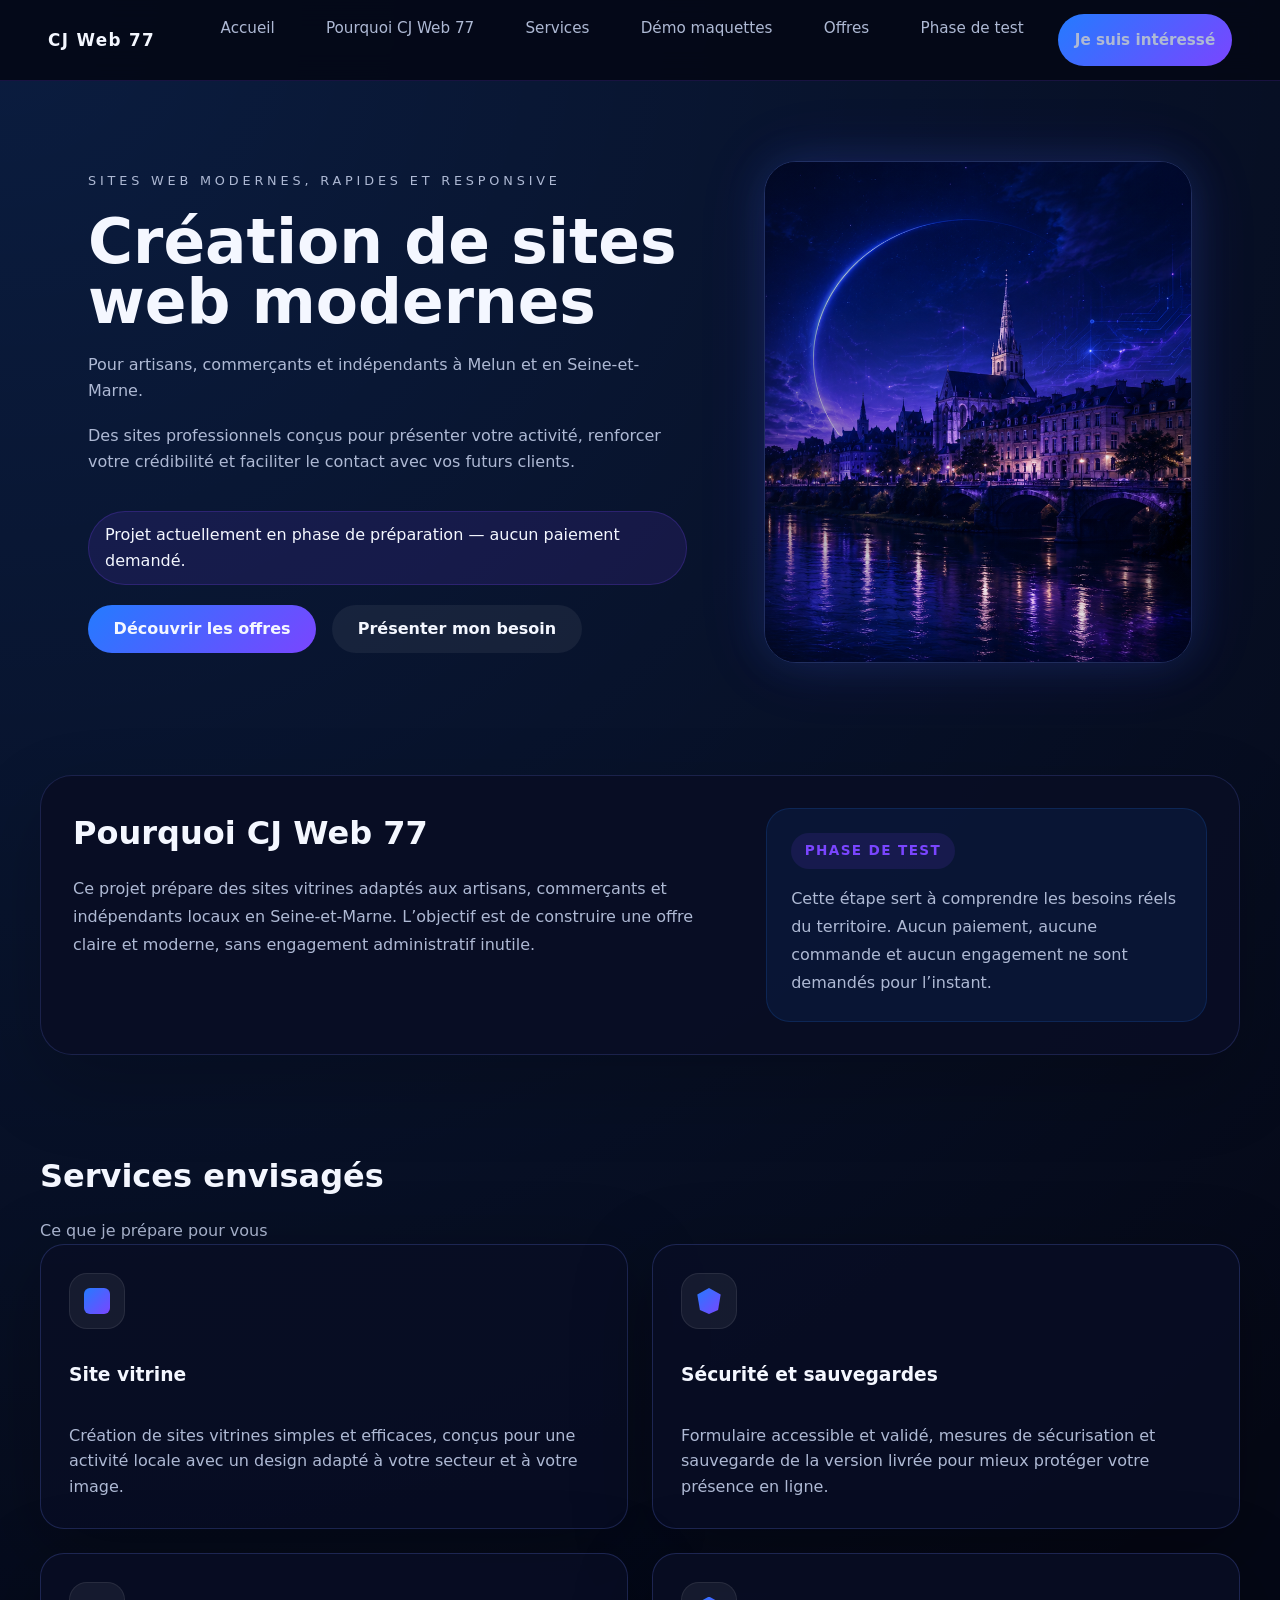
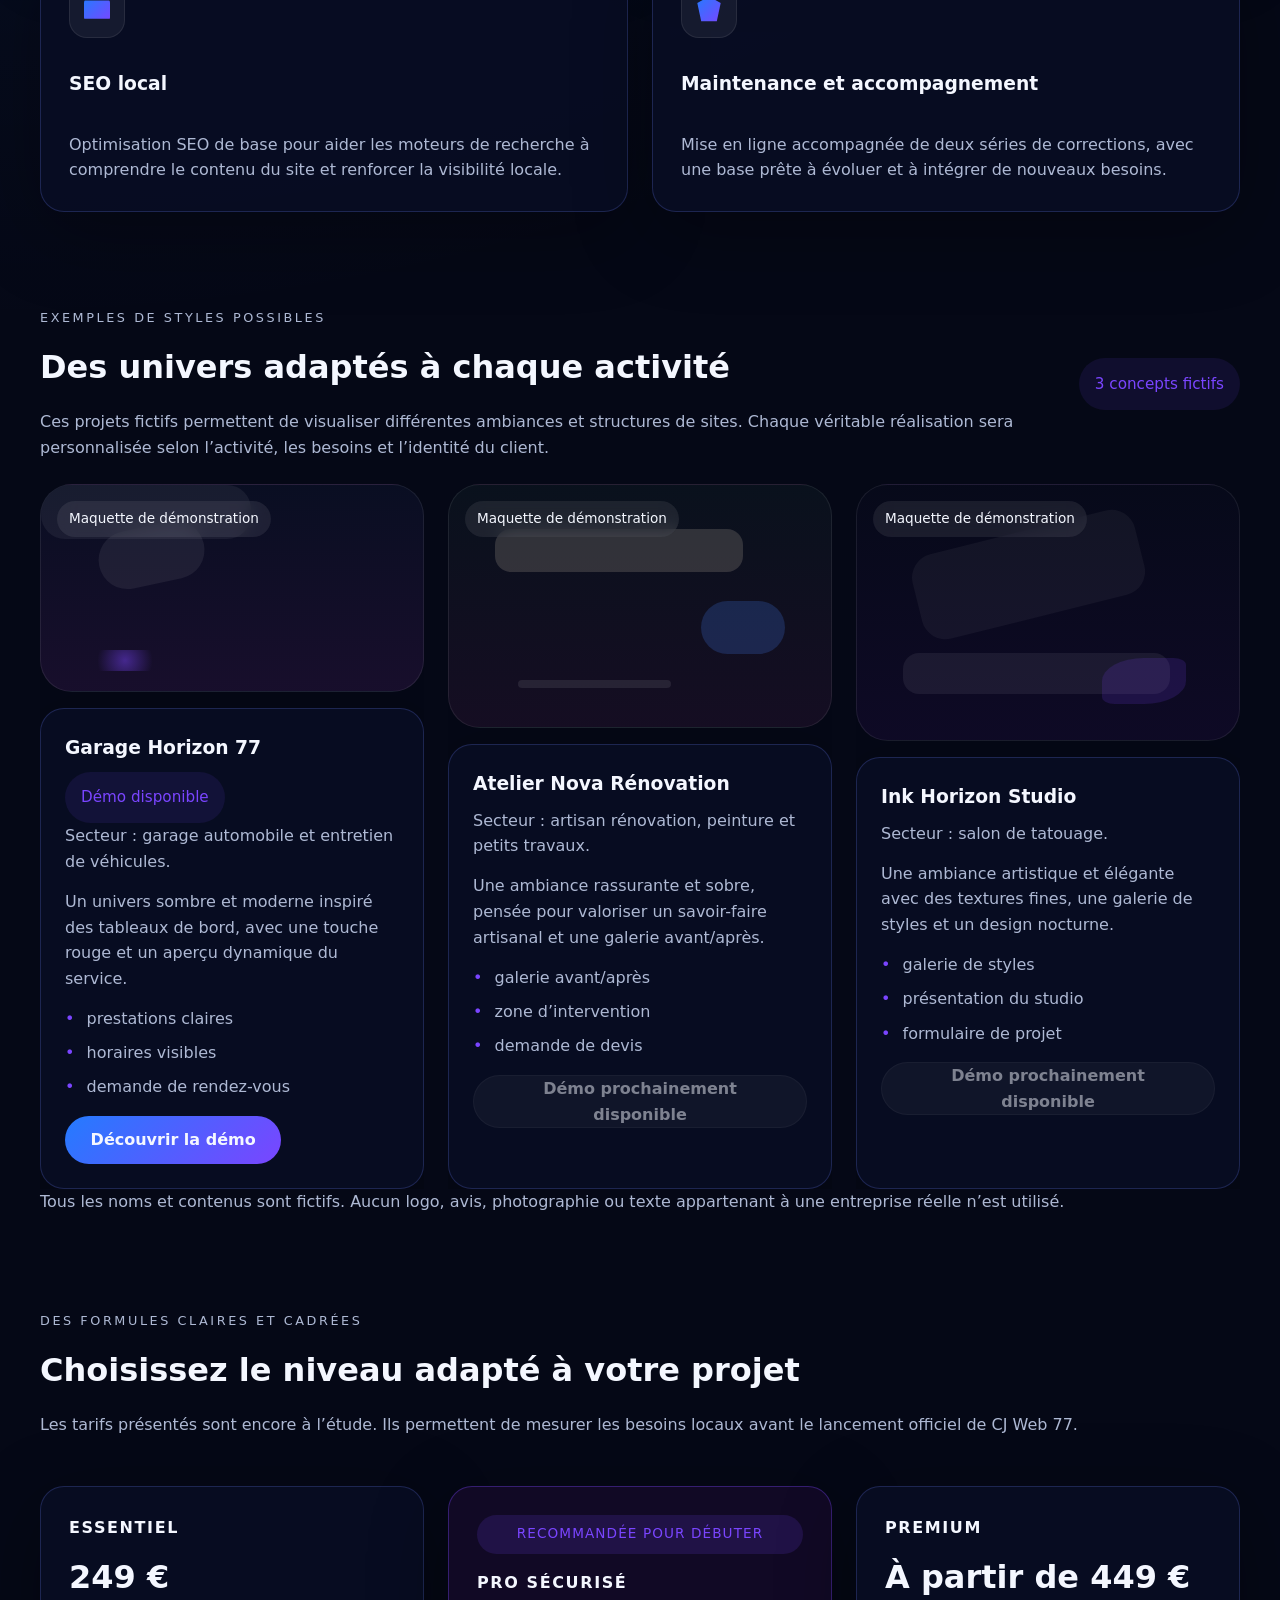
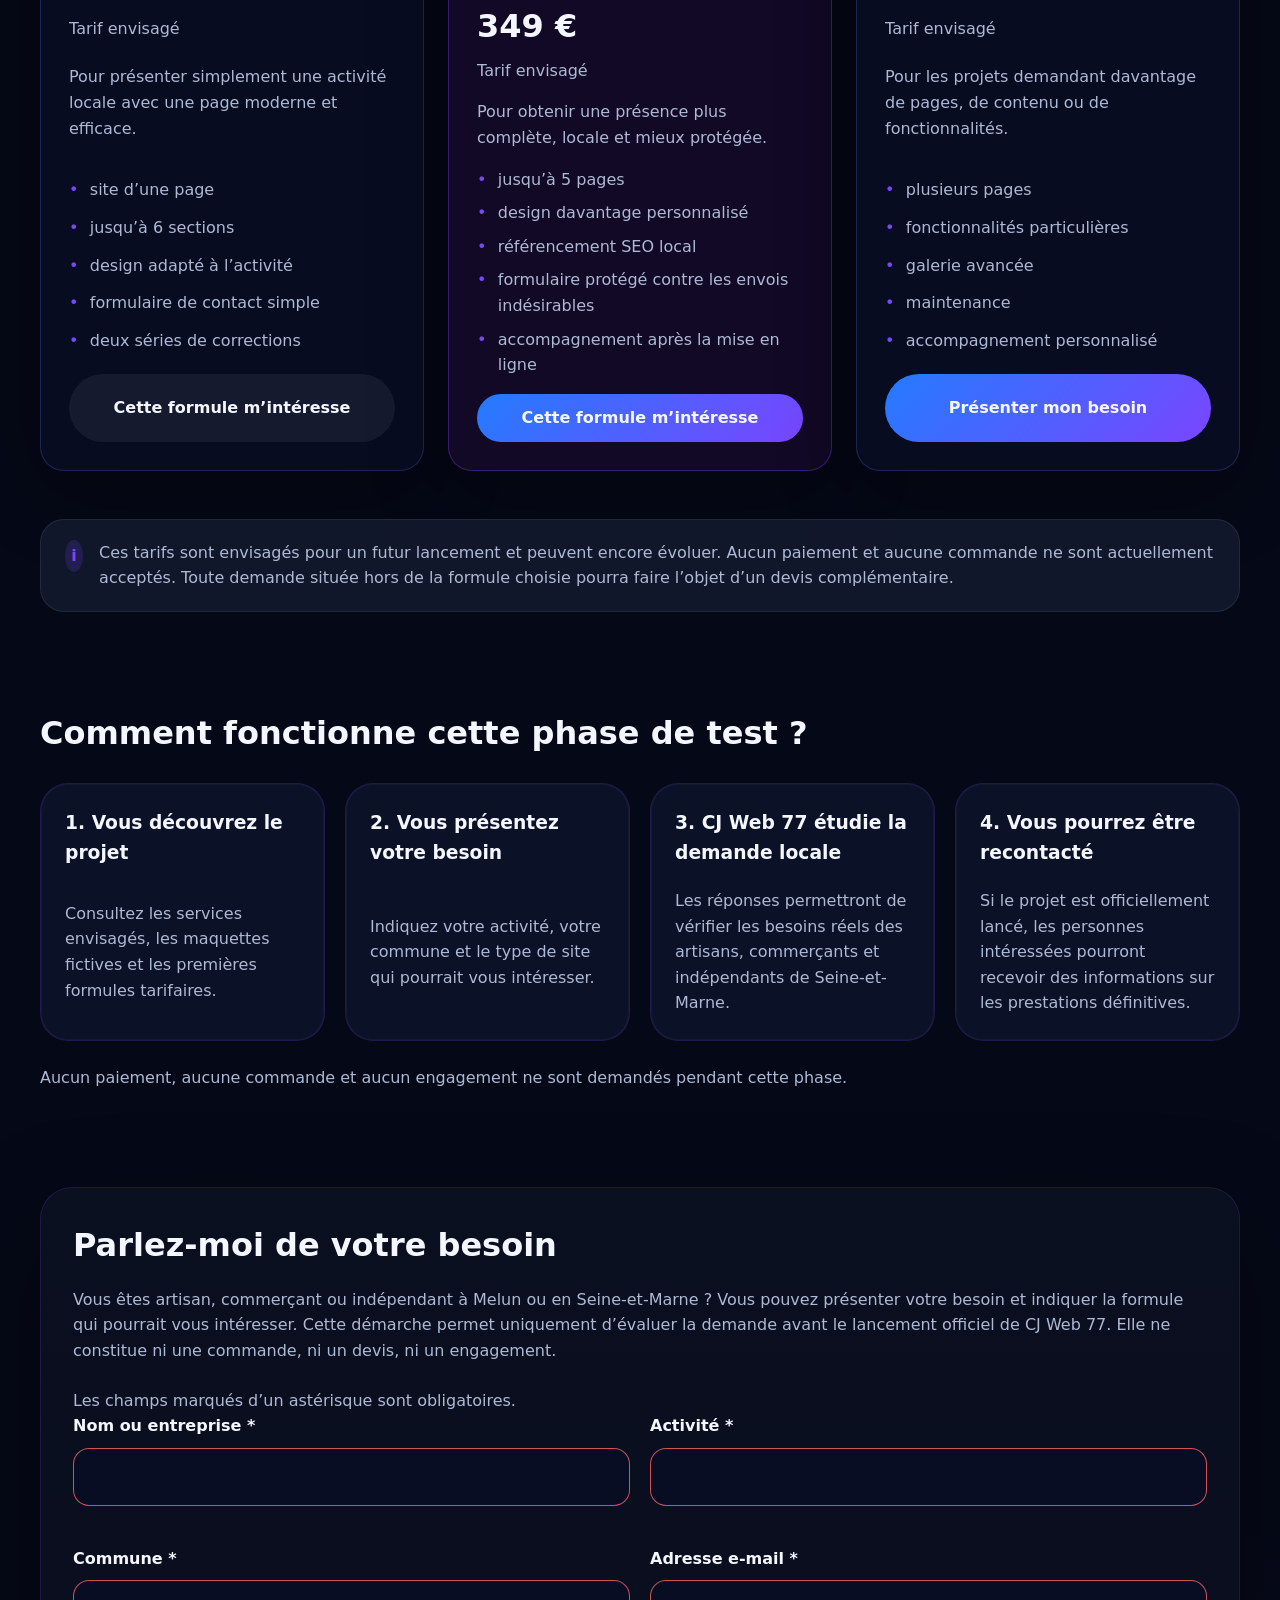
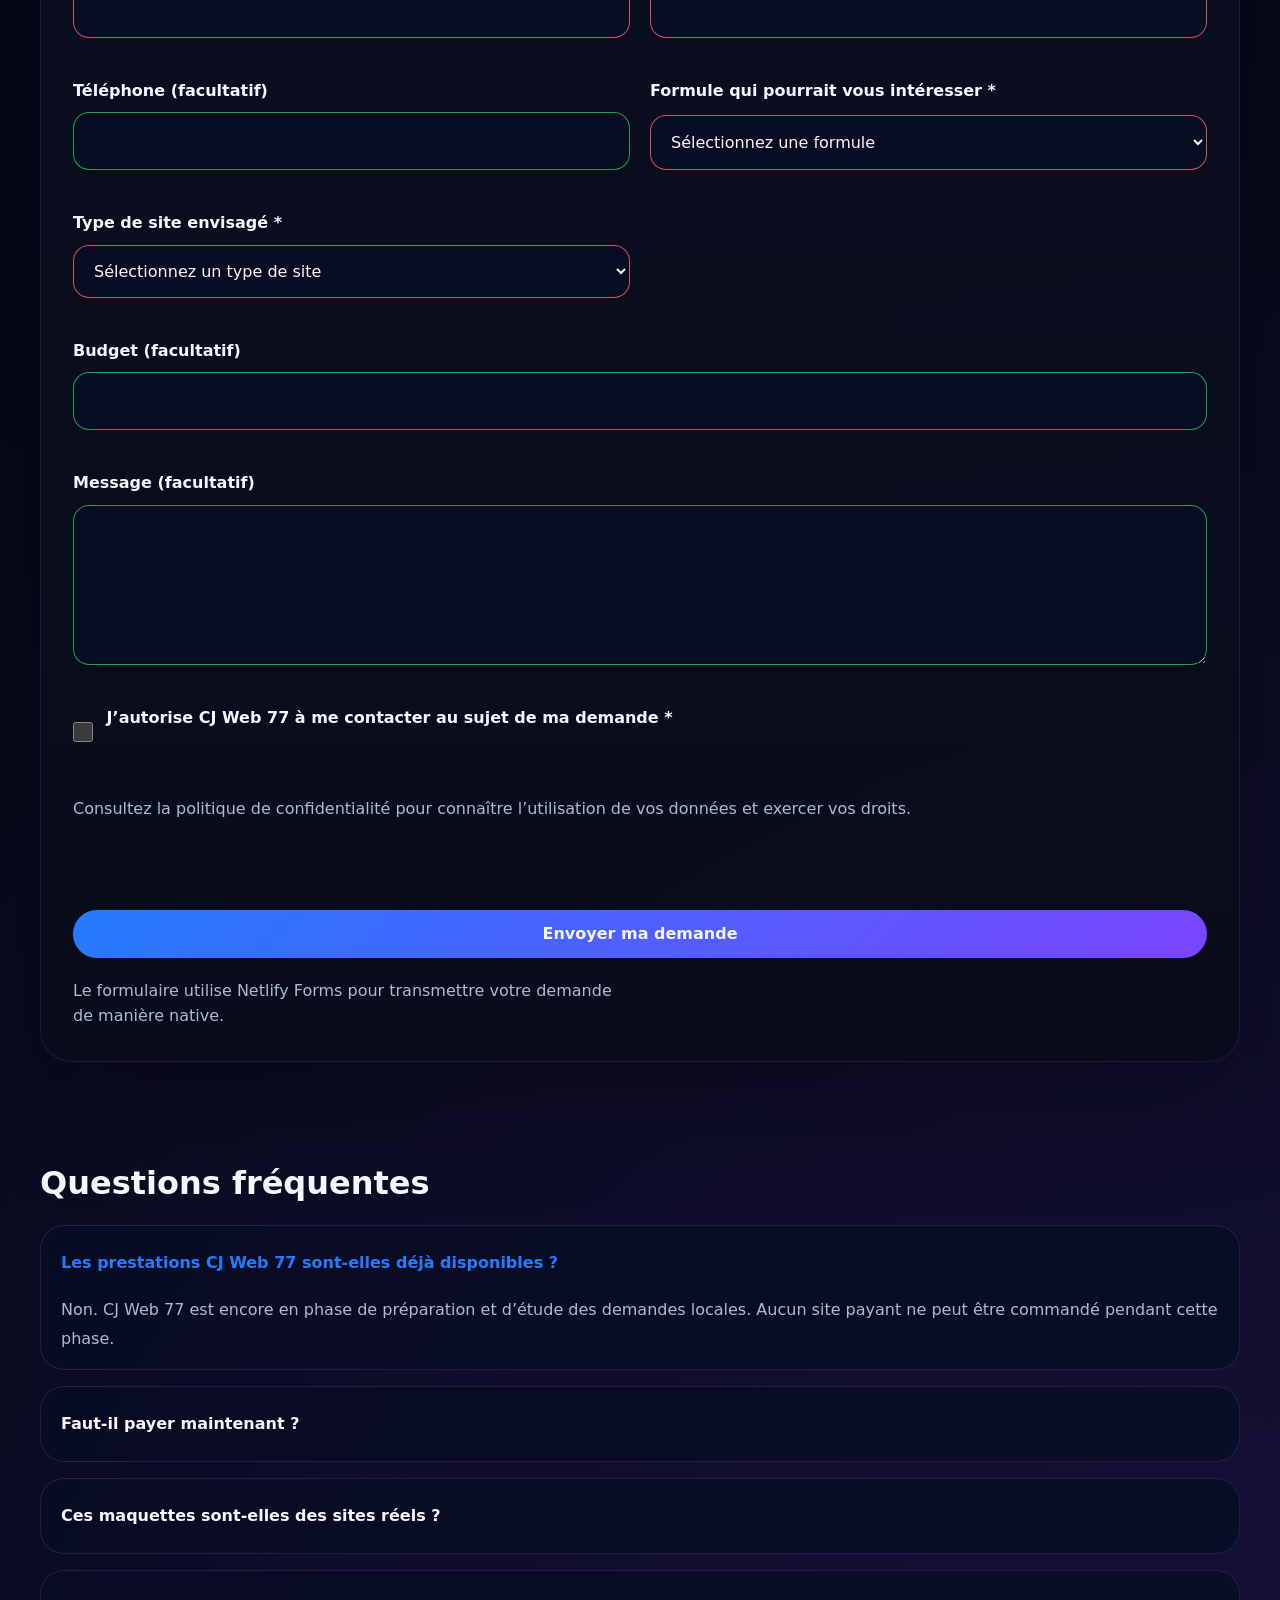
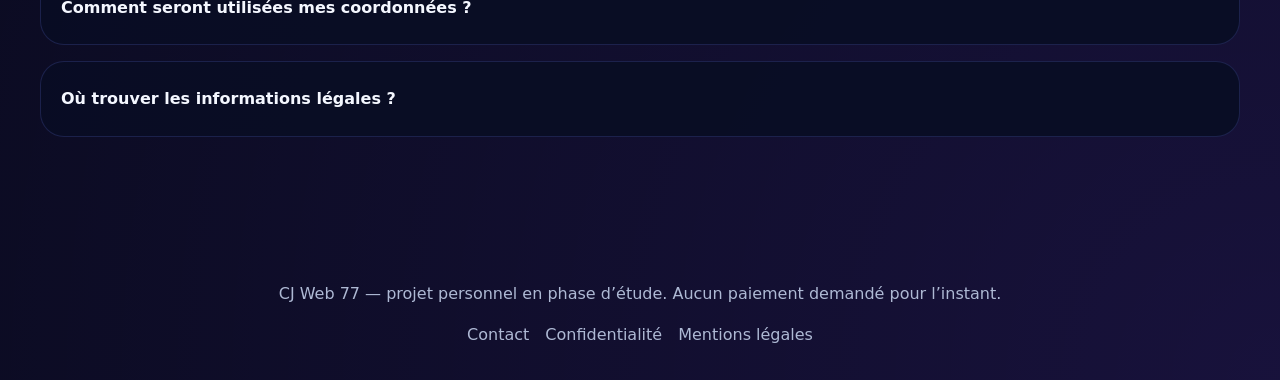
==== commit 9889fb44: "Ajout de la démo Garage Horizon 77" ====
--- a/index.html
+++ b/index.html
@@ -124,6 +124,7 @@
           </div>
           <div class="card-body">
             <h3>Garage Horizon 77</h3>
+            <span class="section-badge">Démo disponible</span>
             <p>Secteur : garage automobile et entretien de véhicules.</p>
             <p>Un univers sombre et moderne inspiré des tableaux de bord, avec une touche rouge et un aperçu dynamique du service.</p>
             <ul class="card-features">
@@ -131,7 +132,13 @@
               <li>horaires visibles</li>
               <li>demande de rendez-vous</li>
             </ul>
-            <button type="button" class="button disabled" disabled>Démo prochainement disponible</button>
+            <a
+              href="demos/garage-horizon-77/"
+              class="button button-secondary"
+              aria-label="Découvrir la maquette de démonstration Garage Horizon 77"
+            >
+              Découvrir la démo
+            </a>
           </div>
         </article>
 
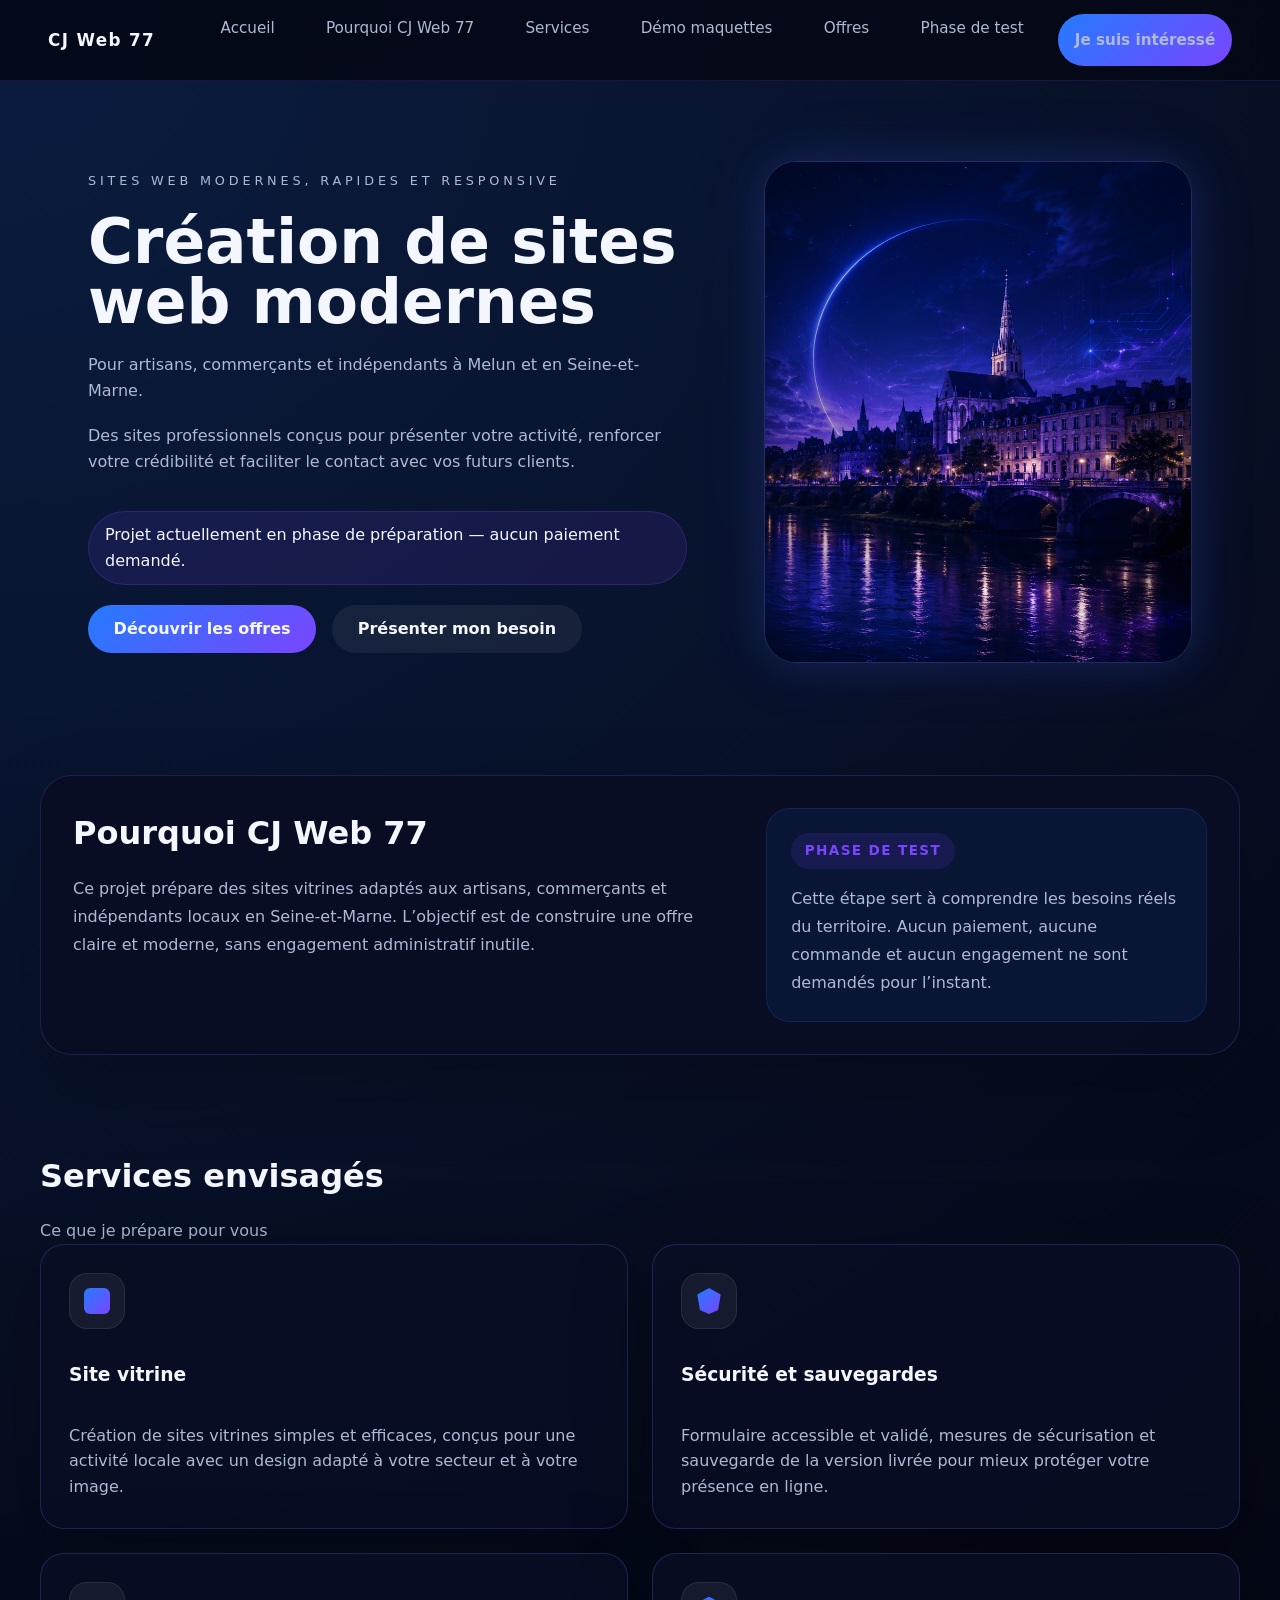
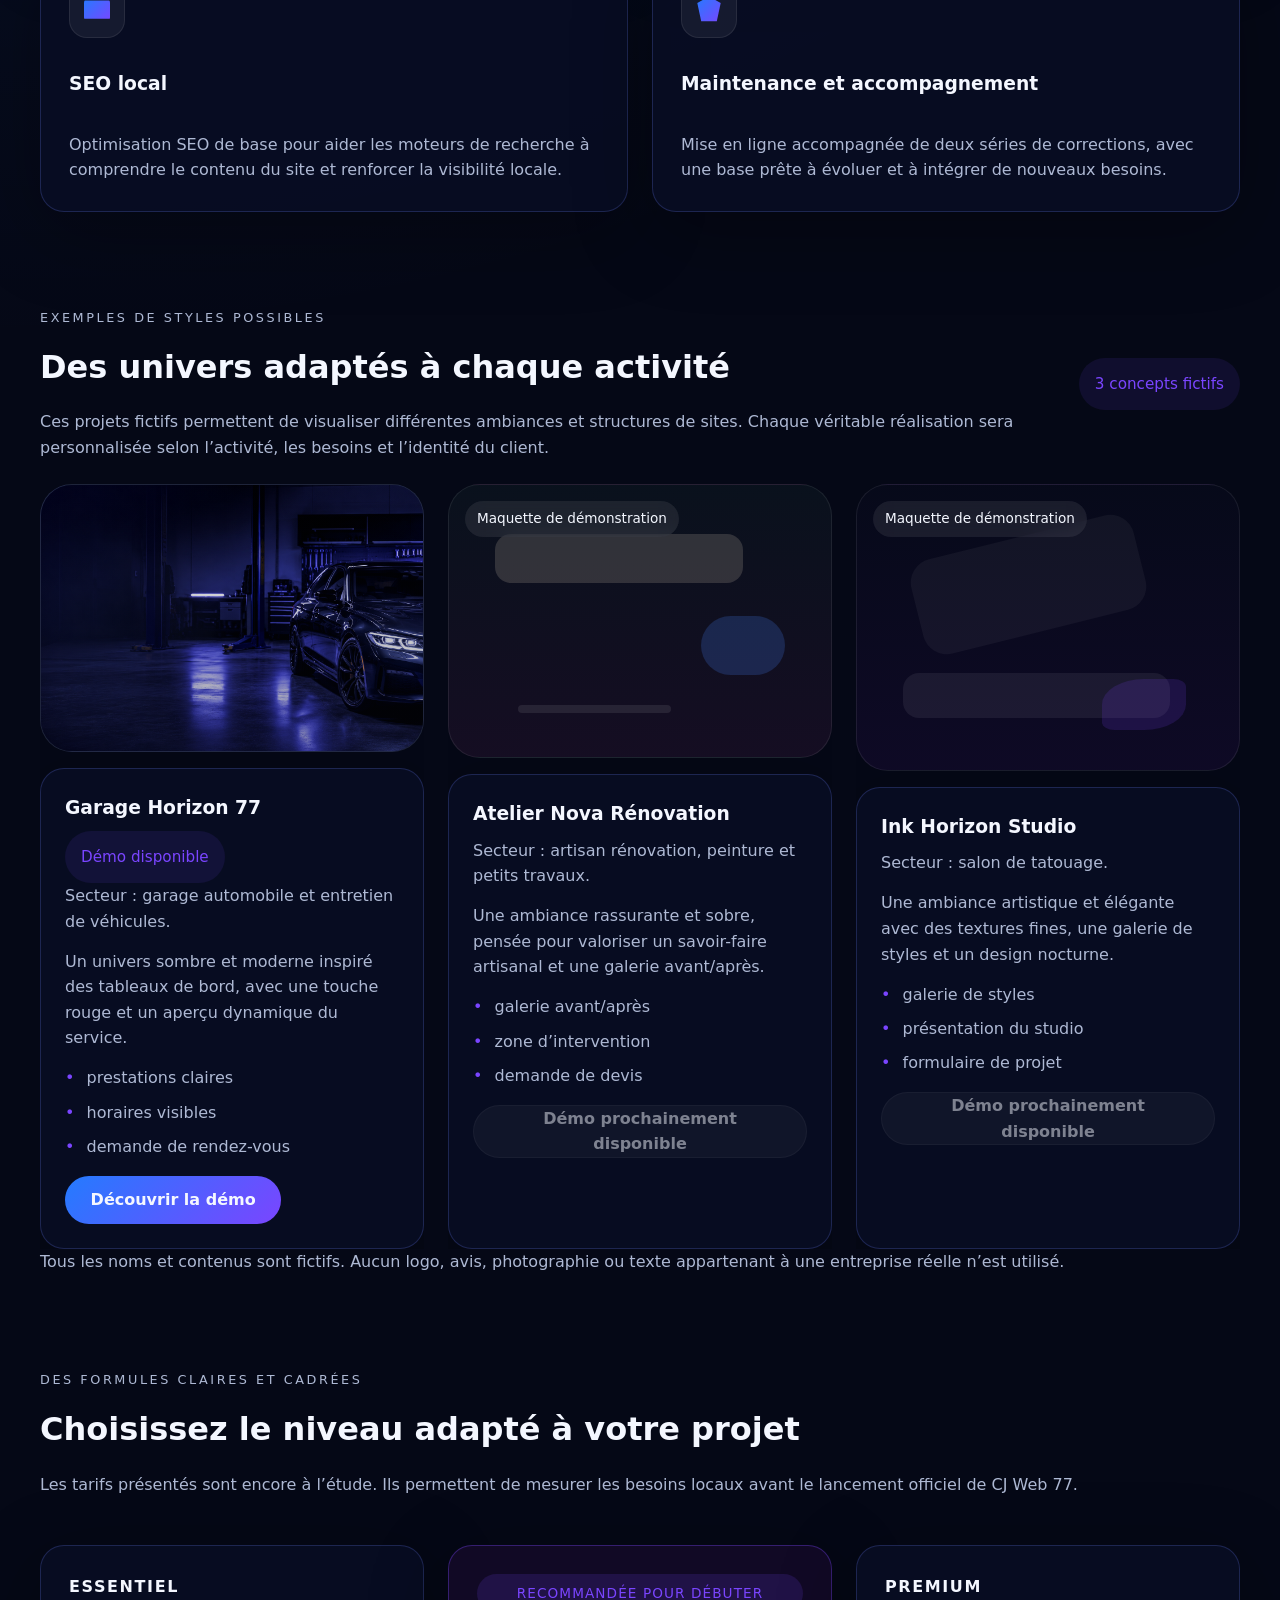
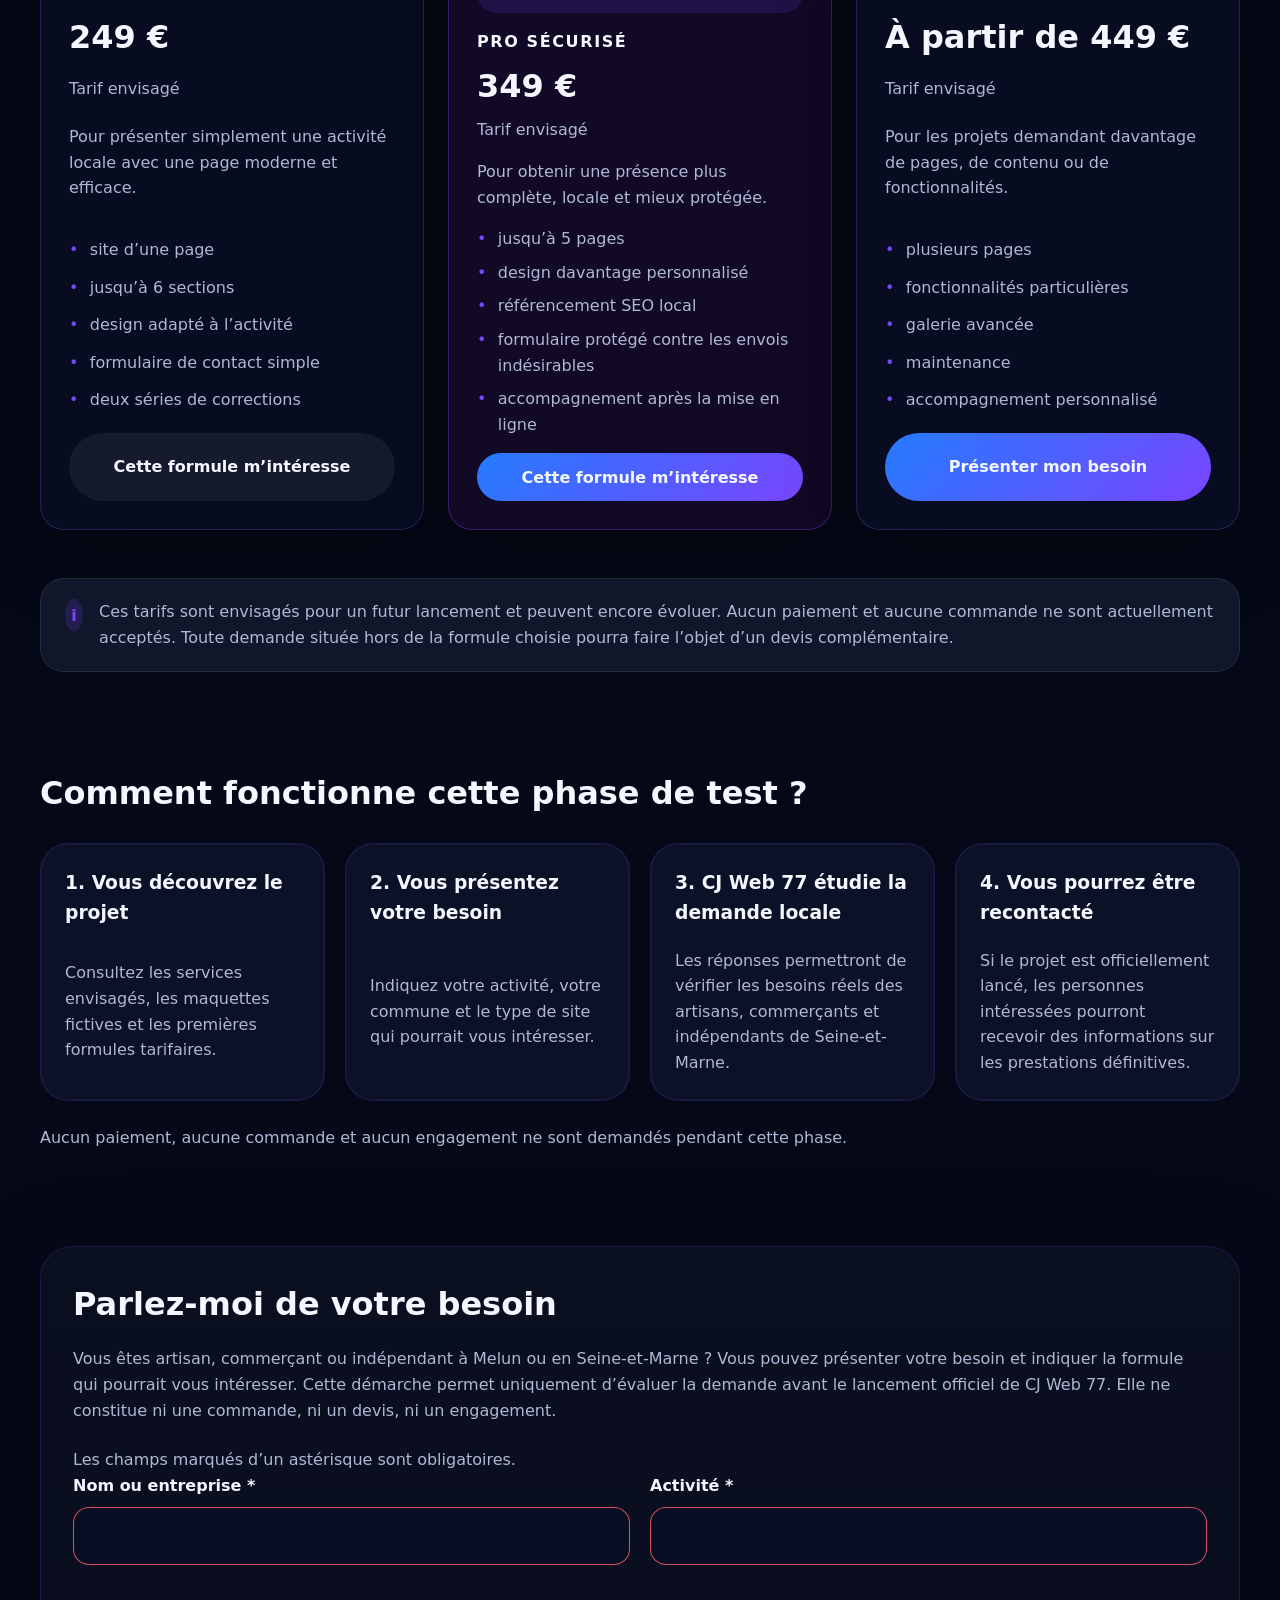
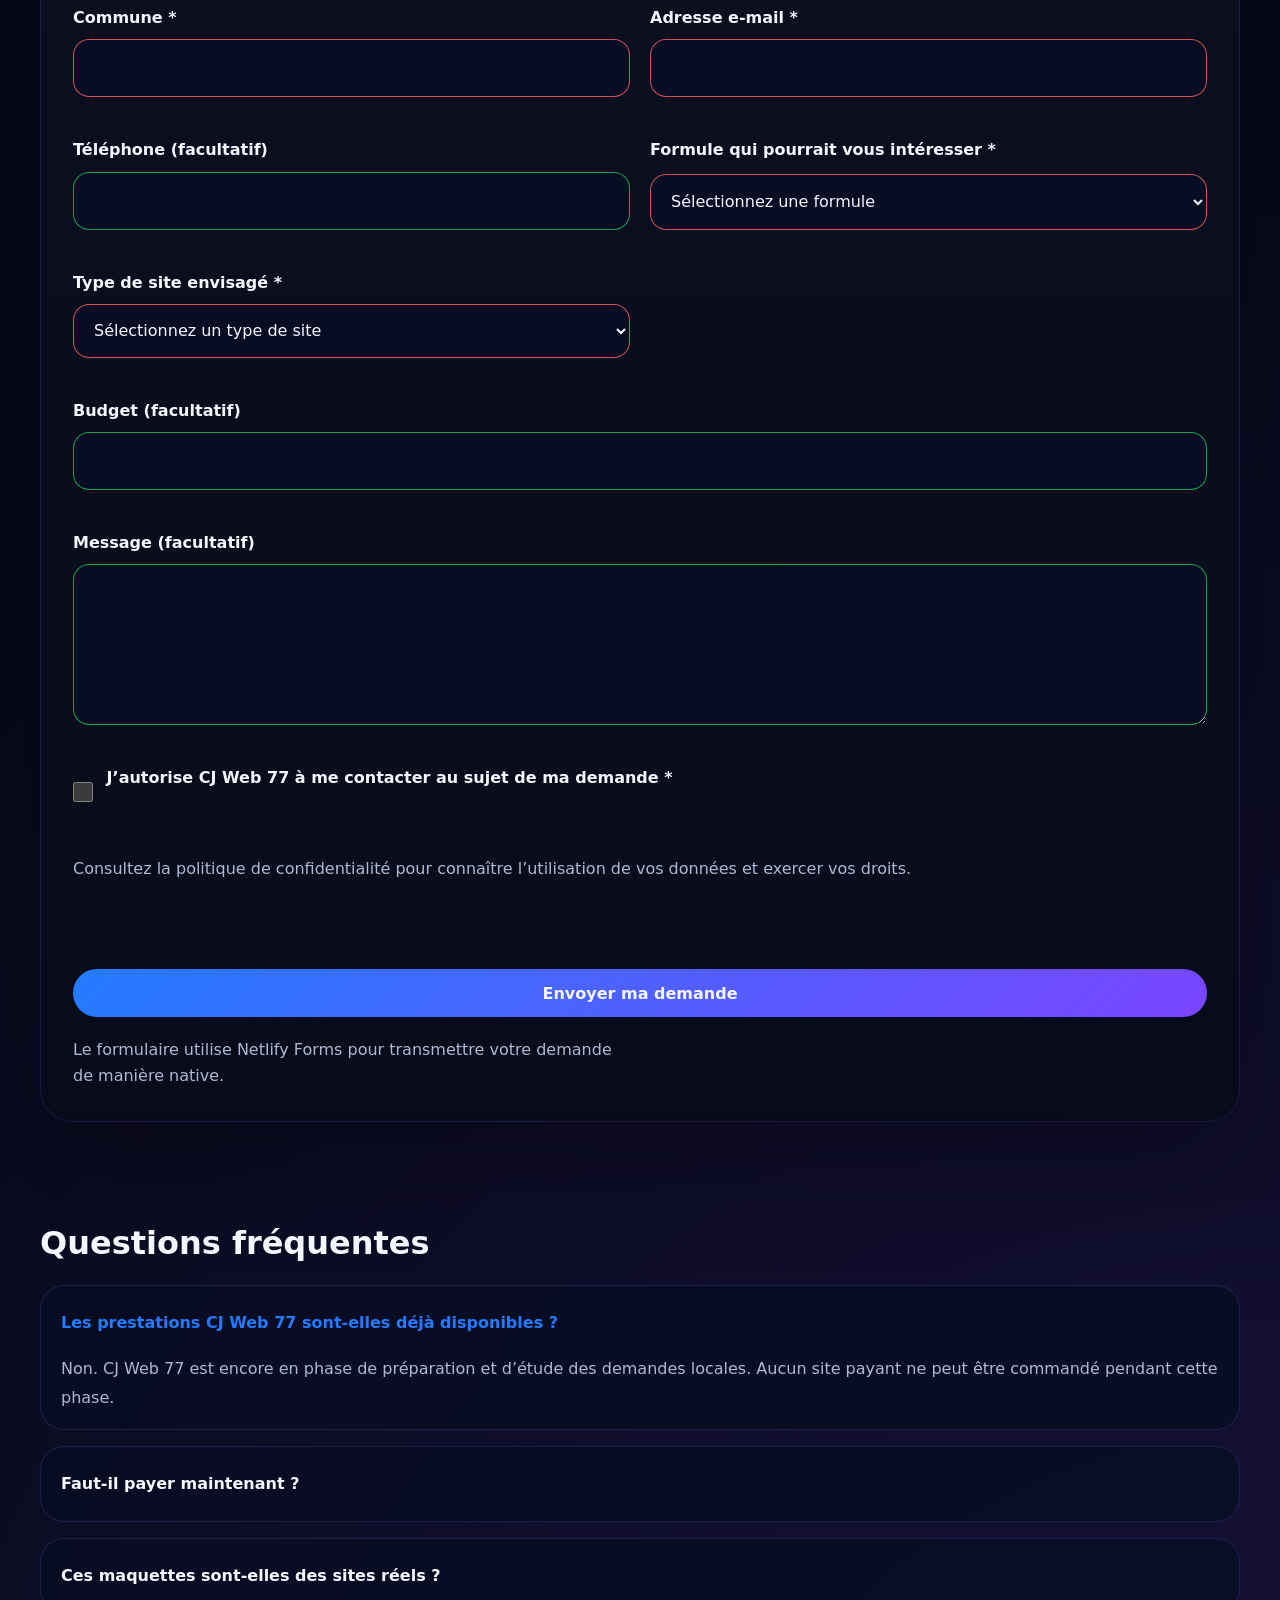
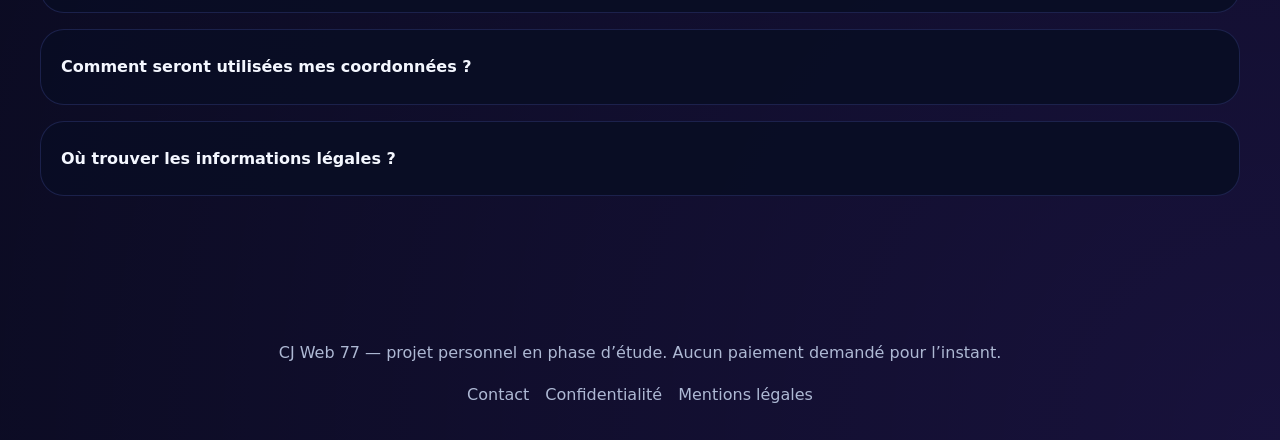
==== commit 64bac425: "commit" ====
--- a/index.html
+++ b/index.html
@@ -114,13 +114,13 @@
       </div>
       <div class="cards cards-demo">
         <article class="demo-card">
-          <div class="card-preview card-preview--garage">
-            <span class="preview-badge">Maquette de démonstration</span>
-            <div class="preview-art preview-art--garage">
-              <div class="preview-shape preview-shape--car"></div>
-              <div class="preview-panel preview-panel--garage"></div>
-              <div class="preview-dots"></div>
-            </div>
+          <div class="card-preview garage-preview">
+            <img
+              src="assets/images/hero-garage.png"
+              alt="Aperçu de la maquette Garage Horizon 77"
+              loading="lazy"
+            >
+            <span class="preview-label">Maquette de démonstration</span>
           </div>
           <div class="card-body">
             <h3>Garage Horizon 77</h3>
--- a/assets/css/style.css
+++ b/assets/css/style.css
@@ -760,6 +760,32 @@
   background: rgba(255, 255, 255, 0.08);
 }
 
+.garage-preview {
+  position: relative;
+  overflow: hidden;
+}
+
+.garage-preview img {
+  display: block;
+  width: 100%;
+  height: 100%;
+  min-height: 240px;
+  object-fit: cover;
+  object-position: center;
+}
+
+.garage-preview::after {
+  content: "";
+  position: absolute;
+  inset: 0;
+  pointer-events: none;
+  background: linear-gradient(
+    180deg,
+    rgba(5, 7, 20, 0.05),
+    rgba(5, 7, 20, 0.34)
+  );
+}
+
 .preview-stroke {
   bottom: 14%;
   right: 14%;
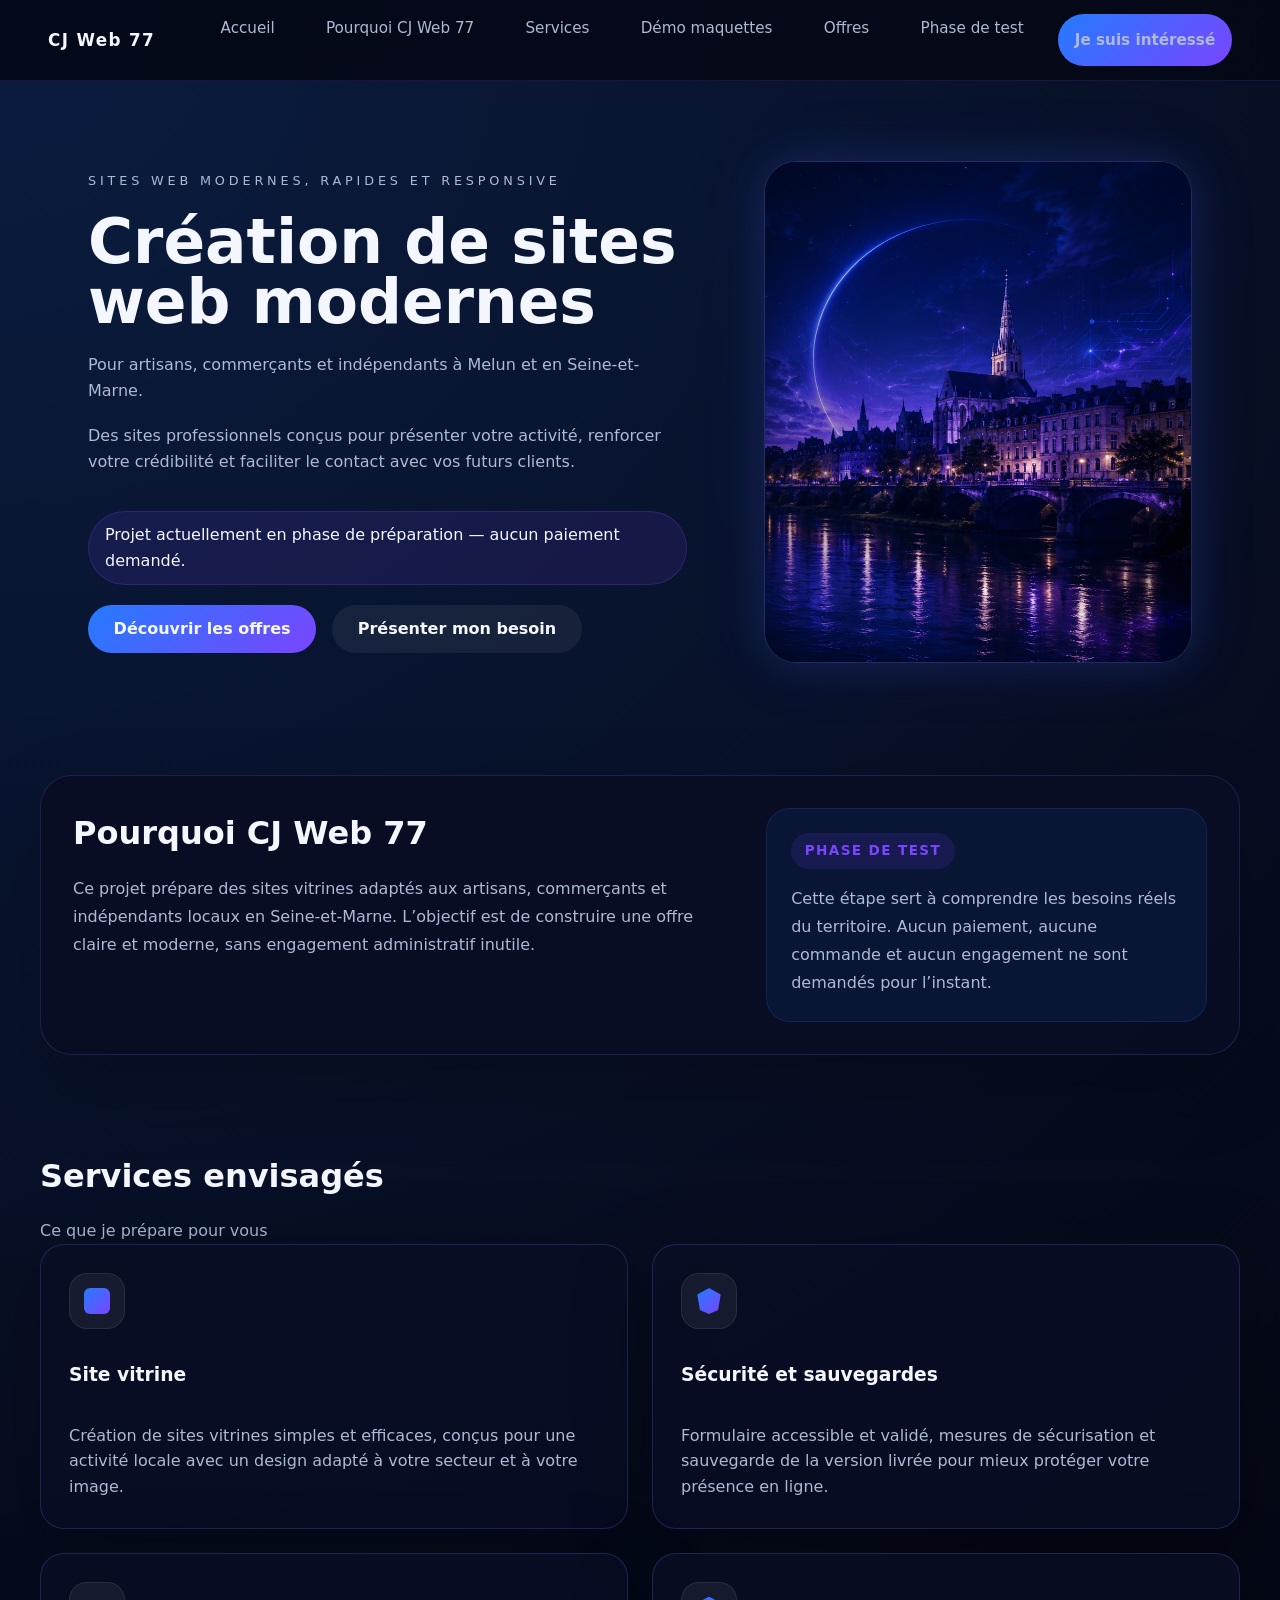
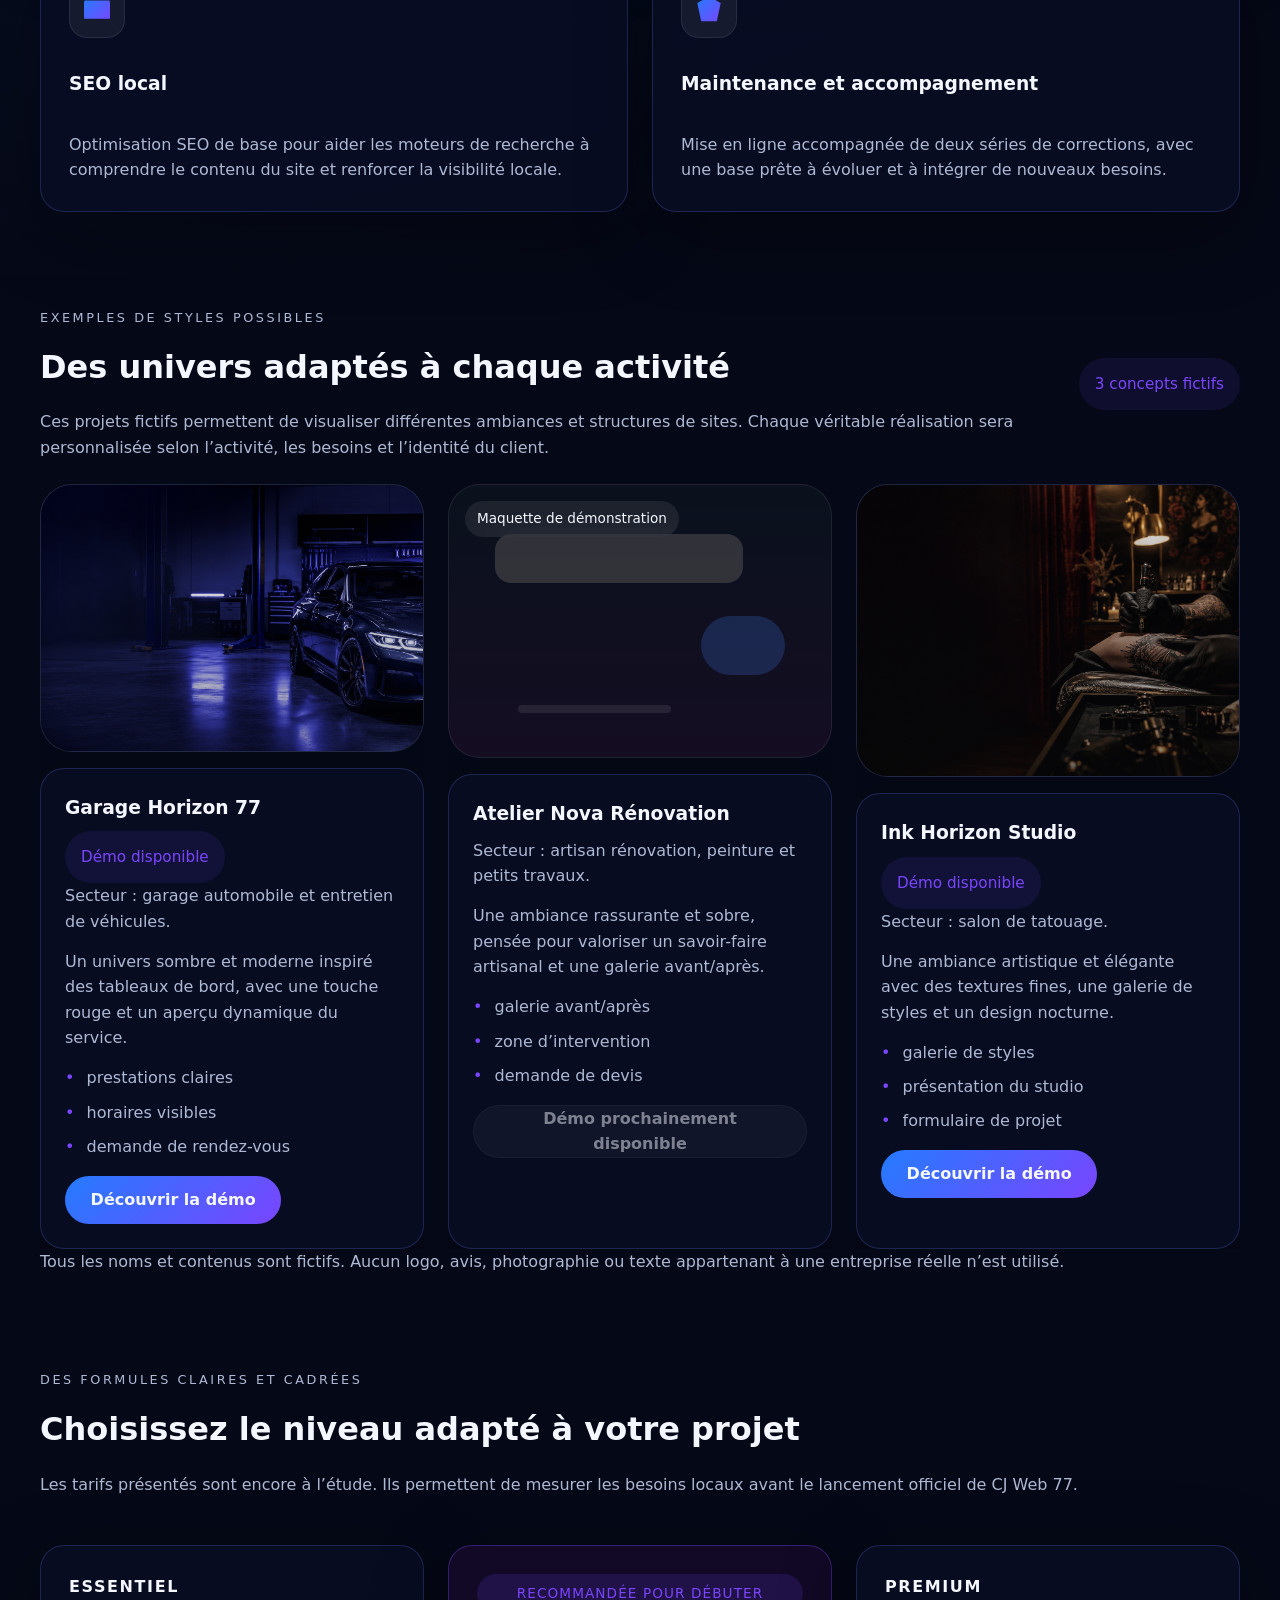
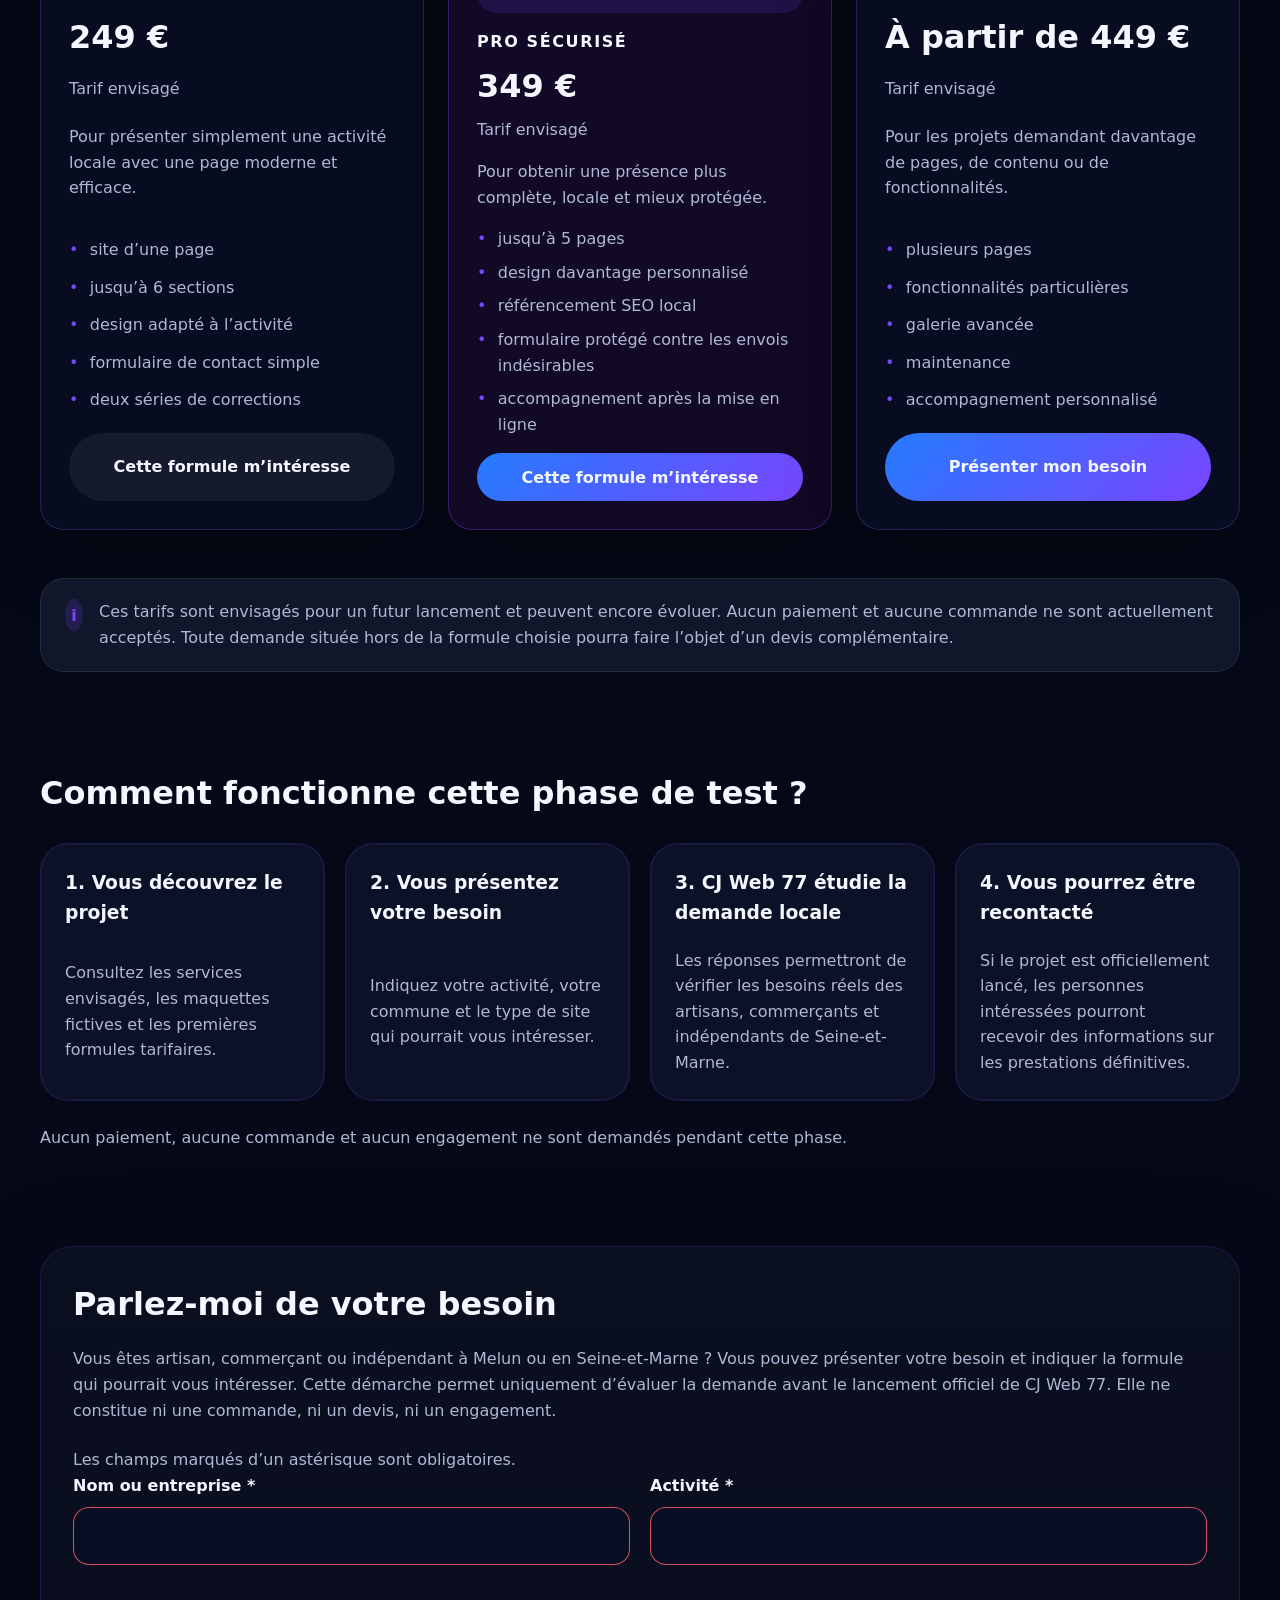
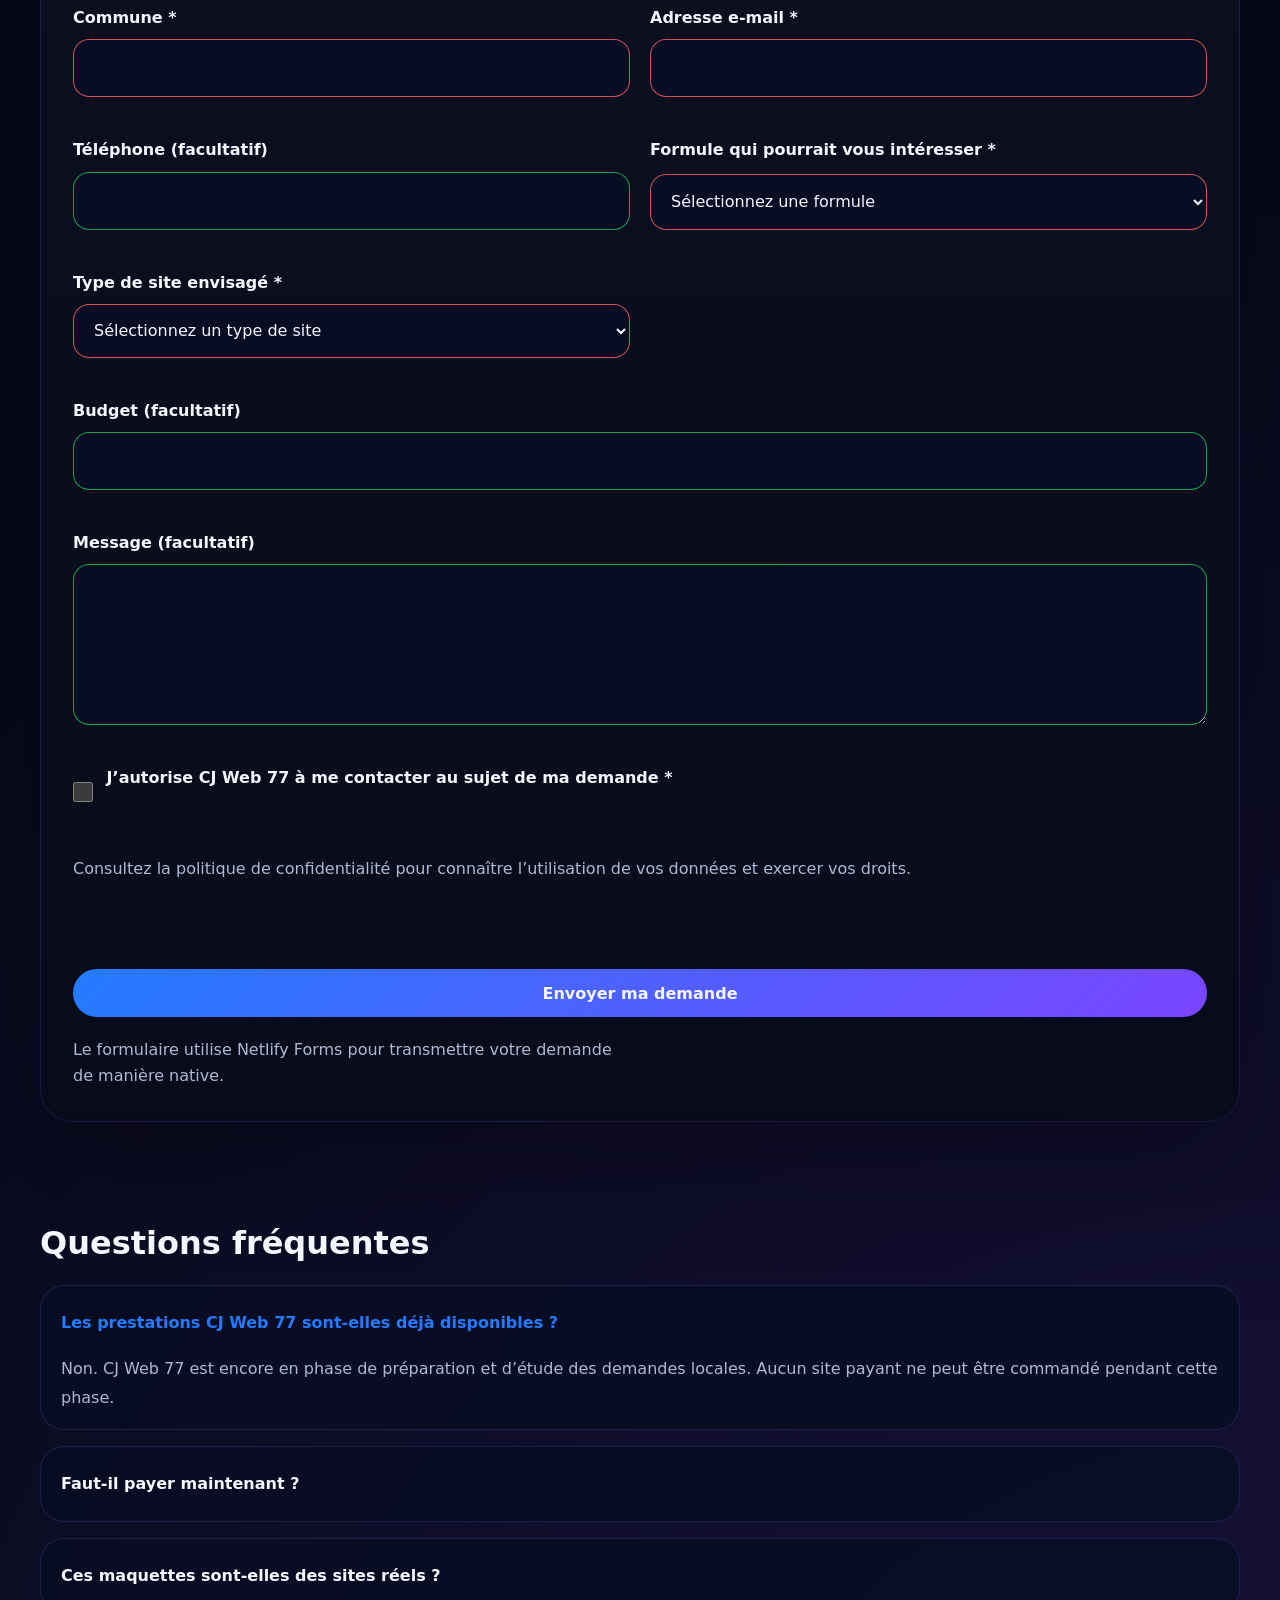
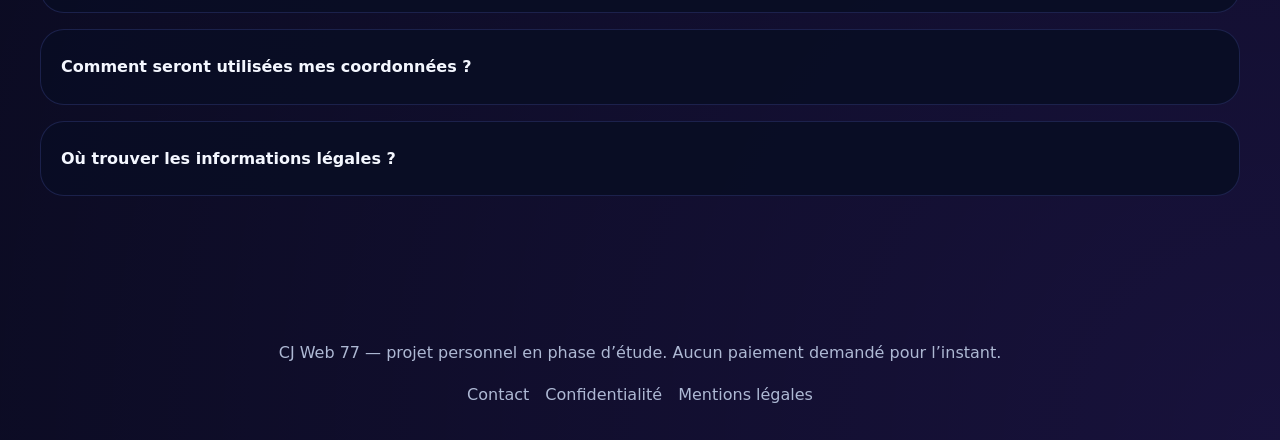
==== commit 6193ad9a: "Ajout de la démo Ink Horizon Studio" ====
--- a/index.html
+++ b/index.html
@@ -165,16 +165,17 @@
         </article>
 
         <article class="demo-card">
-          <div class="card-preview card-preview--ink">
-            <span class="preview-badge">Maquette de démonstration</span>
-            <div class="preview-art preview-art--ink">
-              <div class="preview-motif"></div>
-              <div class="preview-gallery"></div>
-              <div class="preview-stroke"></div>
-            </div>
+          <div class="card-preview ink-horizon-preview">
+            <img
+              src="demos/ink-horizon-studio/assets/images/hero-tattoo.png"
+              alt="Aperçu de la maquette Ink Horizon Studio"
+              loading="lazy"
+            >
+            <span class="preview-label">Maquette de démonstration</span>
           </div>
           <div class="card-body">
             <h3>Ink Horizon Studio</h3>
+            <span class="section-badge">Démo disponible</span>
             <p>Secteur : salon de tatouage.</p>
             <p>Une ambiance artistique et élégante avec des textures fines, une galerie de styles et un design nocturne.</p>
             <ul class="card-features">
@@ -182,7 +183,13 @@
               <li>présentation du studio</li>
               <li>formulaire de projet</li>
             </ul>
-            <button type="button" class="button disabled" disabled>Démo prochainement disponible</button>
+            <a
+              href="demos/ink-horizon-studio/"
+              class="button button-secondary"
+              aria-label="Découvrir la maquette Ink Horizon Studio"
+            >
+              Découvrir la démo
+            </a>
           </div>
         </article>
       </div>
--- a/assets/css/style.css
+++ b/assets/css/style.css
@@ -786,6 +786,32 @@
   );
 }
 
+.ink-horizon-preview {
+  position: relative;
+  overflow: hidden;
+}
+
+.ink-horizon-preview img {
+  display: block;
+  width: 100%;
+  height: 100%;
+  min-height: 240px;
+  object-fit: cover;
+  object-position: 72% center;
+}
+
+.ink-horizon-preview::after {
+  content: "";
+  position: absolute;
+  inset: 0;
+  pointer-events: none;
+  background: linear-gradient(
+    180deg,
+    rgba(9, 9, 9, 0.04),
+    rgba(9, 9, 9, 0.48)
+  );
+}
+
 .preview-stroke {
   bottom: 14%;
   right: 14%;
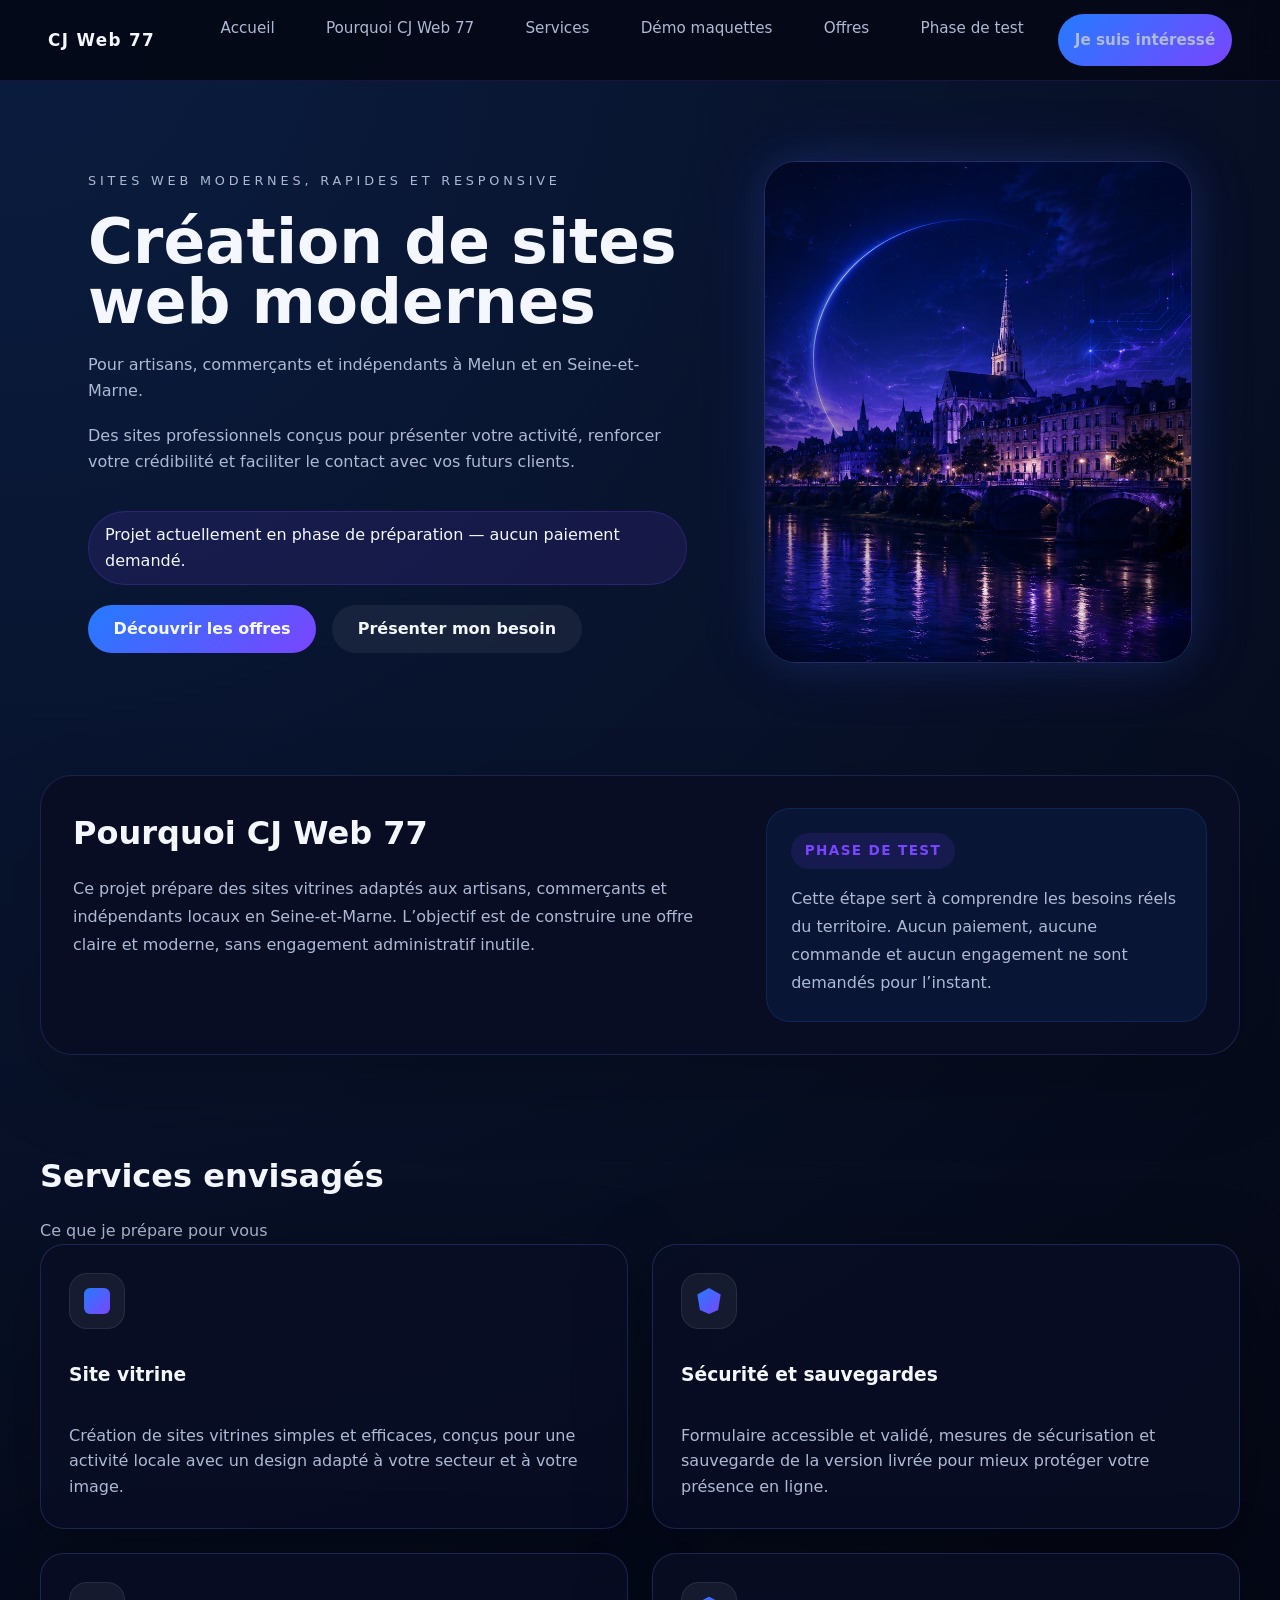
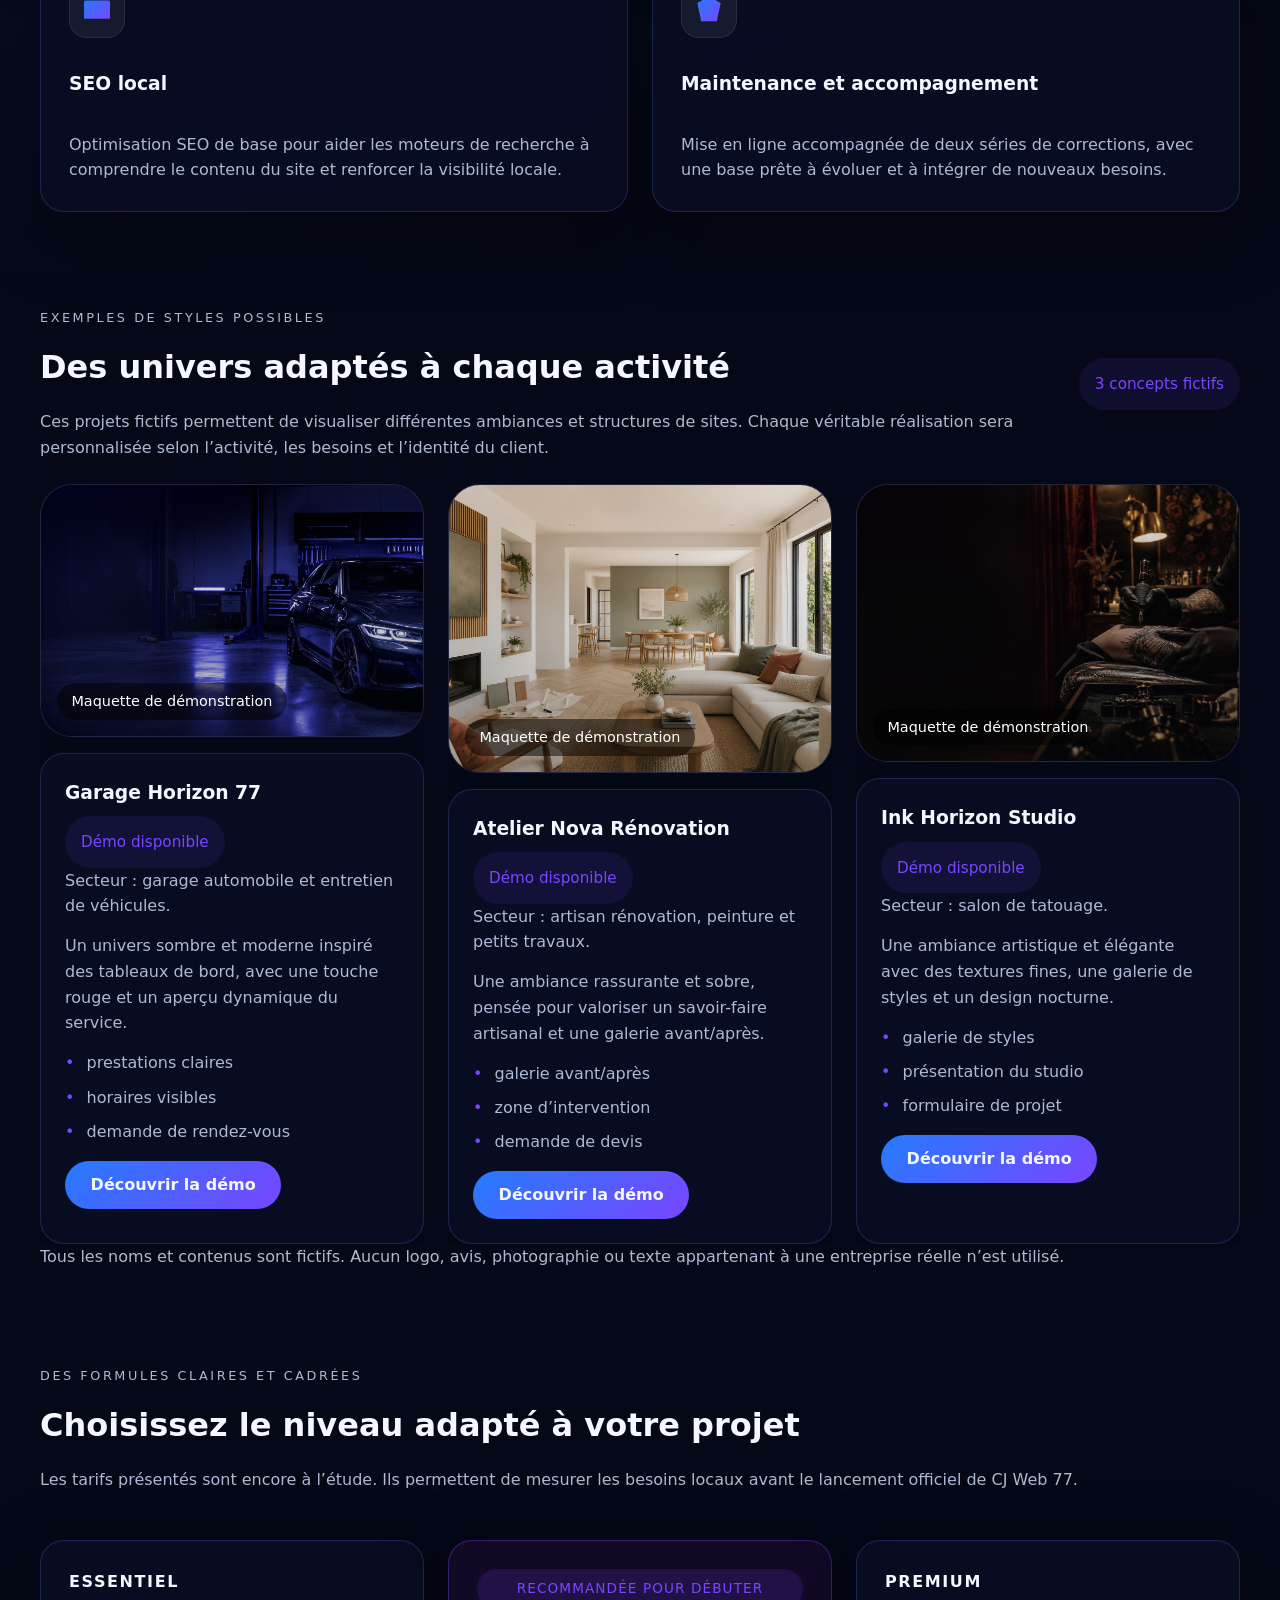
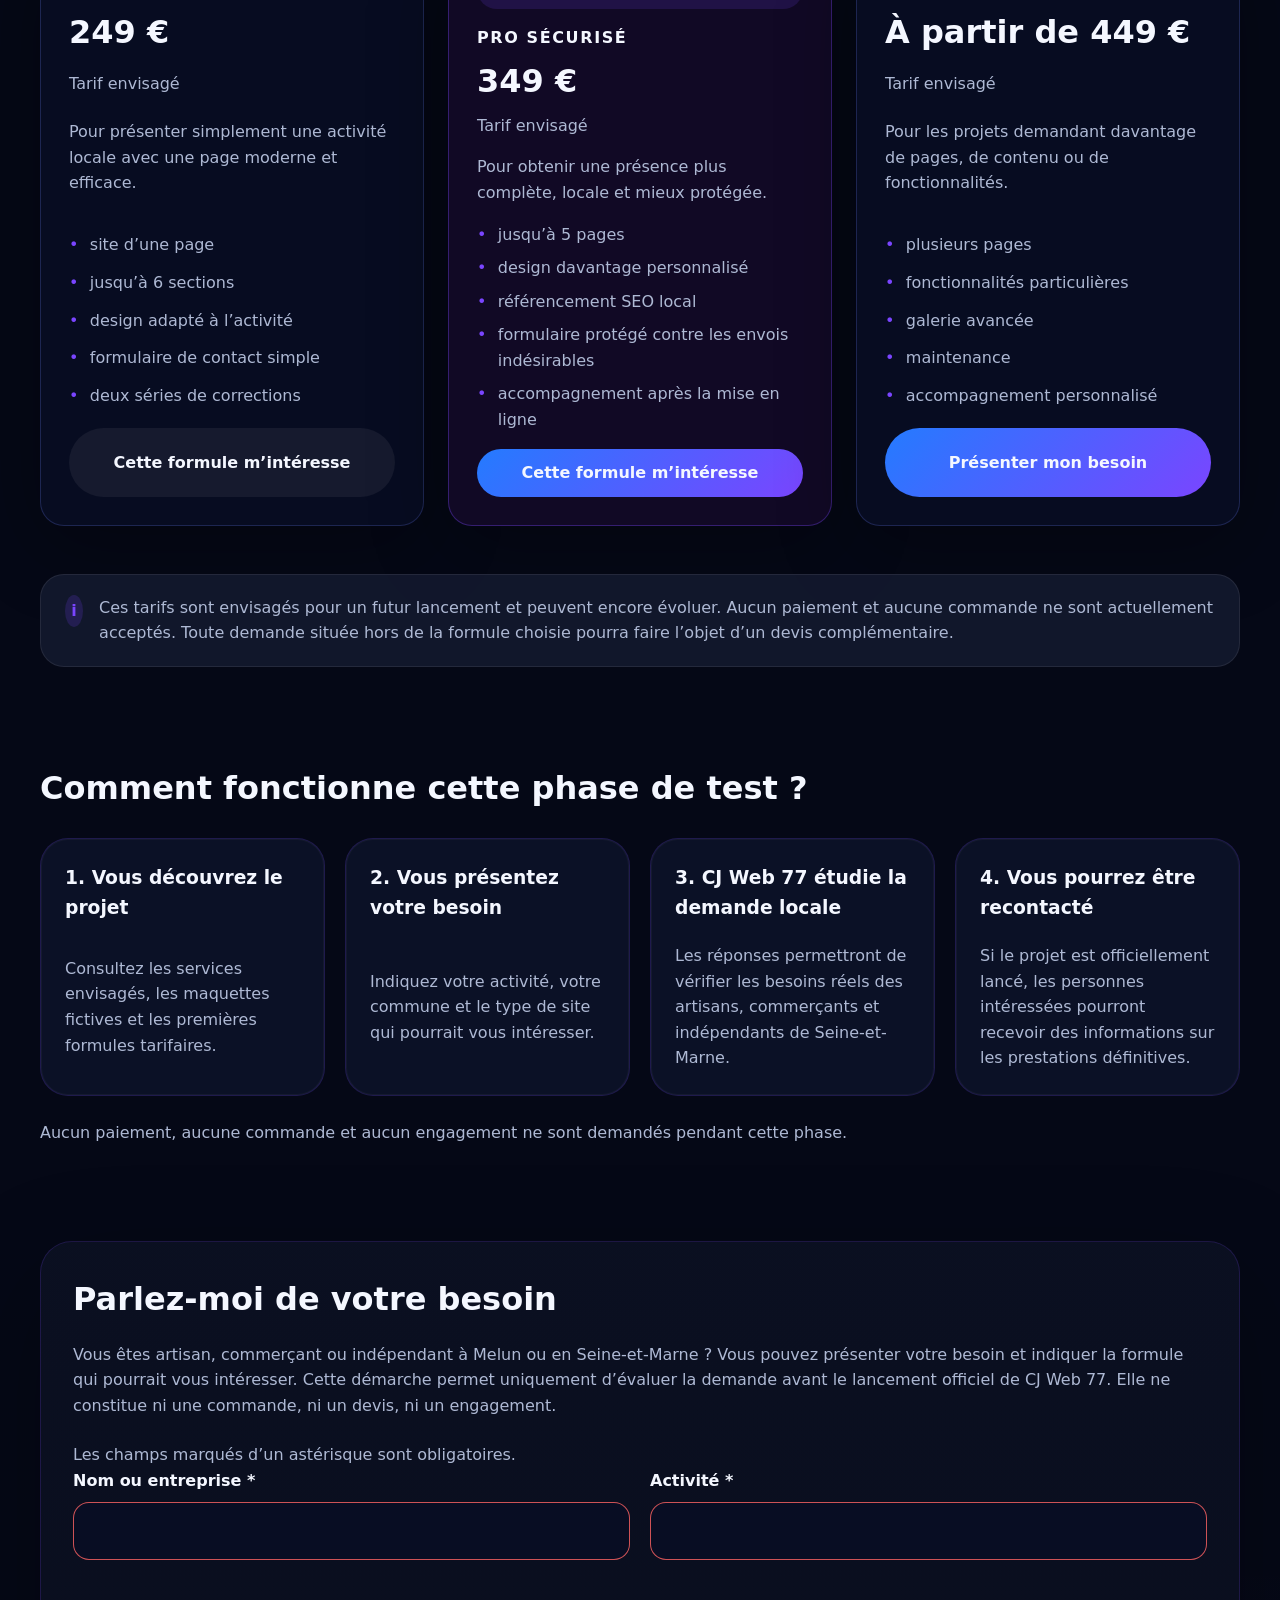
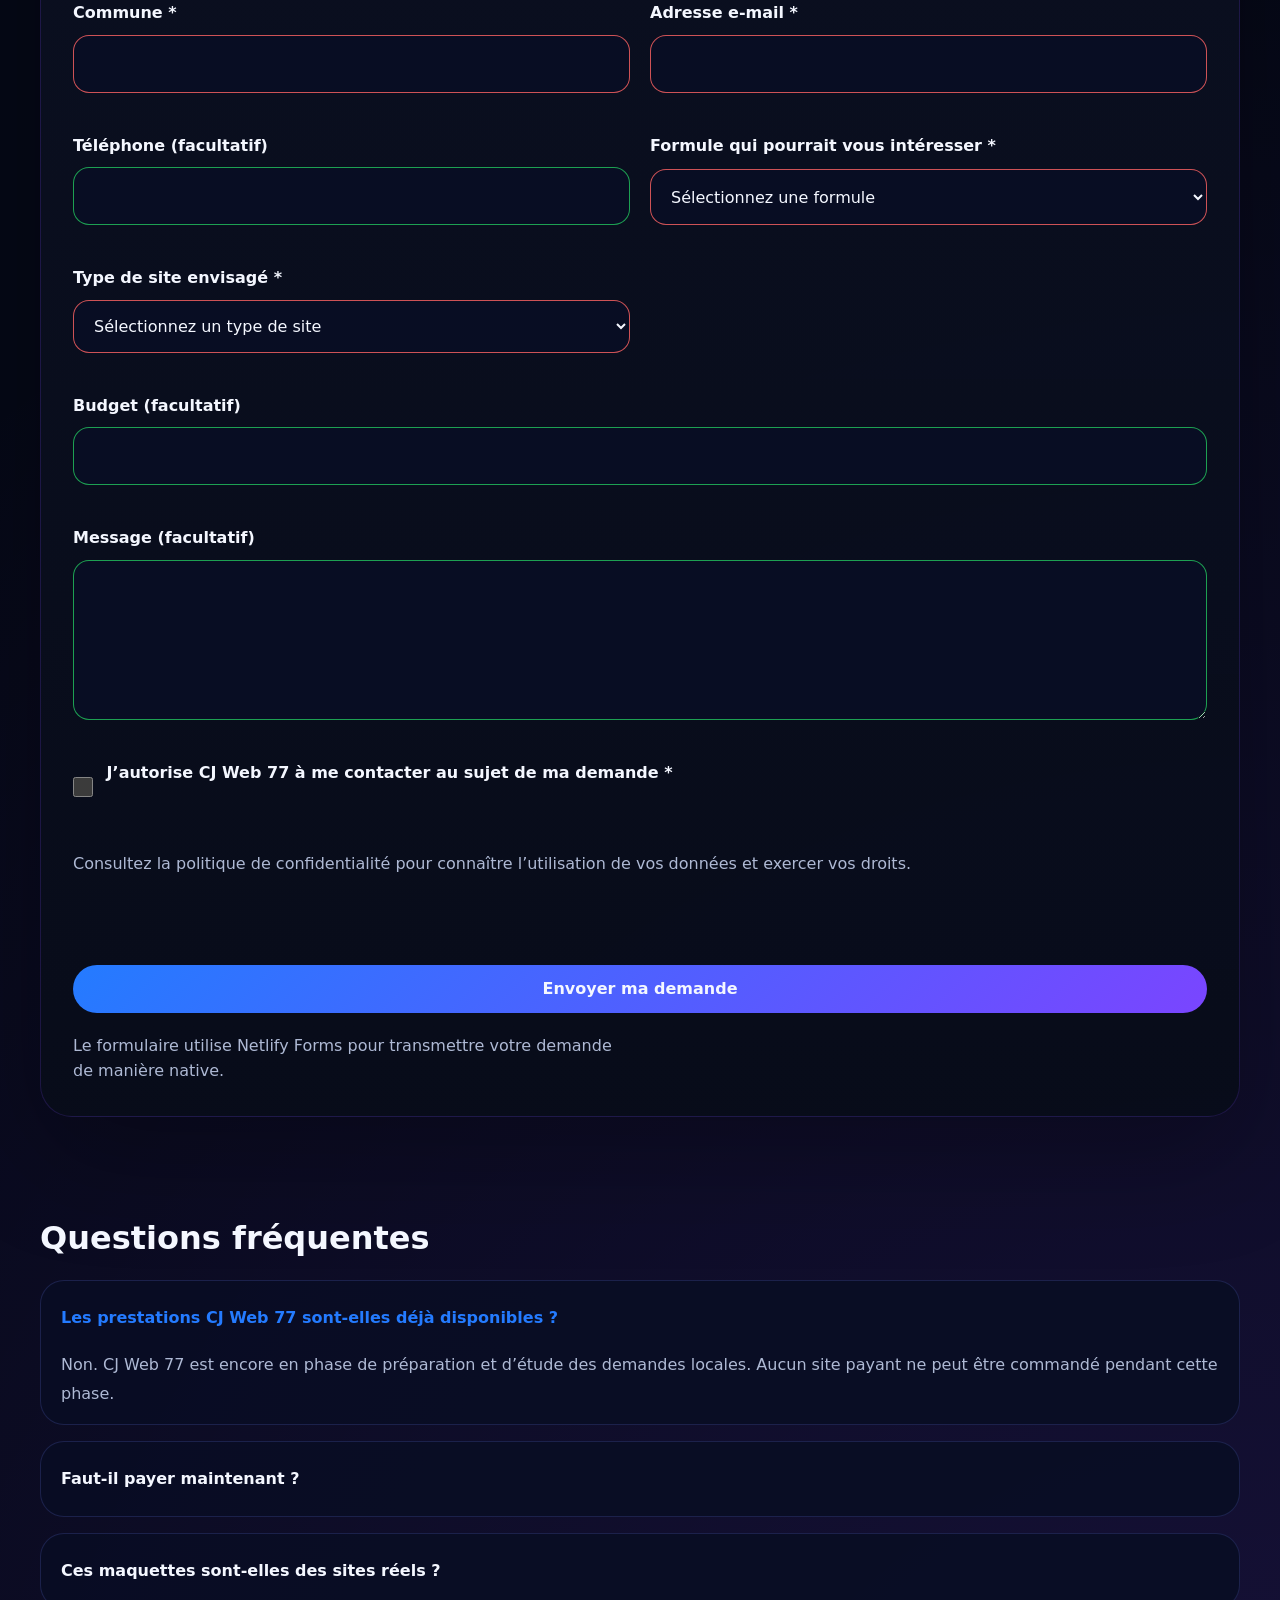
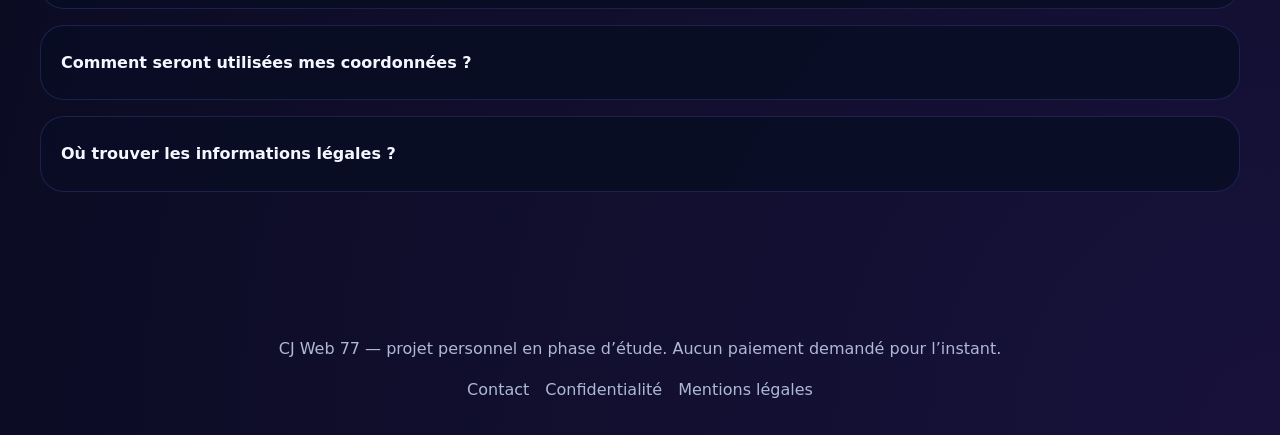
==== commit 369fba85: "Ajout de la démo Atelier Nova Rénovation" ====
--- a/index.html
+++ b/index.html
@@ -143,16 +143,19 @@
         </article>
 
         <article class="demo-card">
-          <div class="card-preview card-preview--reno">
-            <span class="preview-badge">Maquette de démonstration</span>
-            <div class="preview-art preview-art--reno">
-              <div class="preview-strip preview-strip--beige"></div>
-              <div class="preview-swatch preview-swatch--blue"></div>
-              <div class="preview-line"></div>
-            </div>
+          <div class="card-preview atelier-nova-preview">
+            <img
+              src="demos/atelier-nova-renovation/assets/images/sejour-apres.png"
+              alt="Aperçu de la maquette Atelier Nova Rénovation"
+              loading="lazy"
+            >
+            <span class="preview-label">
+              Maquette de démonstration
+            </span>
           </div>
           <div class="card-body">
             <h3>Atelier Nova Rénovation</h3>
+            <span class="section-badge">Démo disponible</span>
             <p>Secteur : artisan rénovation, peinture et petits travaux.</p>
             <p>Une ambiance rassurante et sobre, pensée pour valoriser un savoir-faire artisanal et une galerie avant/après.</p>
             <ul class="card-features">
@@ -160,7 +163,13 @@
               <li>zone d’intervention</li>
               <li>demande de devis</li>
             </ul>
-            <button type="button" class="button disabled" disabled>Démo prochainement disponible</button>
+            <a
+              href="demos/atelier-nova-renovation/"
+              class="button button-secondary"
+              aria-label="Découvrir la maquette Atelier Nova Rénovation"
+            >
+              Découvrir la démo
+            </a>
           </div>
         </article>
 
--- a/assets/css/style.css
+++ b/assets/css/style.css
@@ -812,6 +812,49 @@
   );
 }
 
+.atelier-nova-preview {
+  position: relative;
+  overflow: hidden;
+}
+
+.atelier-nova-preview img {
+  display: block;
+  width: 100%;
+  height: 100%;
+  min-height: 240px;
+  object-fit: cover;
+  object-position: center;
+}
+
+.atelier-nova-preview::after {
+  content: "";
+  position: absolute;
+  inset: 0;
+  pointer-events: none;
+  background: linear-gradient(
+    180deg,
+    rgba(39, 43, 41, 0.02),
+    rgba(39, 43, 41, 0.28)
+  );
+}
+
+.preview-label {
+  position: absolute;
+  z-index: 1;
+  left: 1rem;
+  bottom: 1rem;
+  padding: 0.55rem 0.9rem;
+  border-radius: 999px;
+  background: rgba(0, 0, 0, 0.5);
+  color: #fff;
+  font-size: 0.9rem;
+  line-height: 1.3;
+}
+
+    rgba(39, 43, 41, 0.28)
+  );
+}
+
 .preview-stroke {
   bottom: 14%;
   right: 14%;
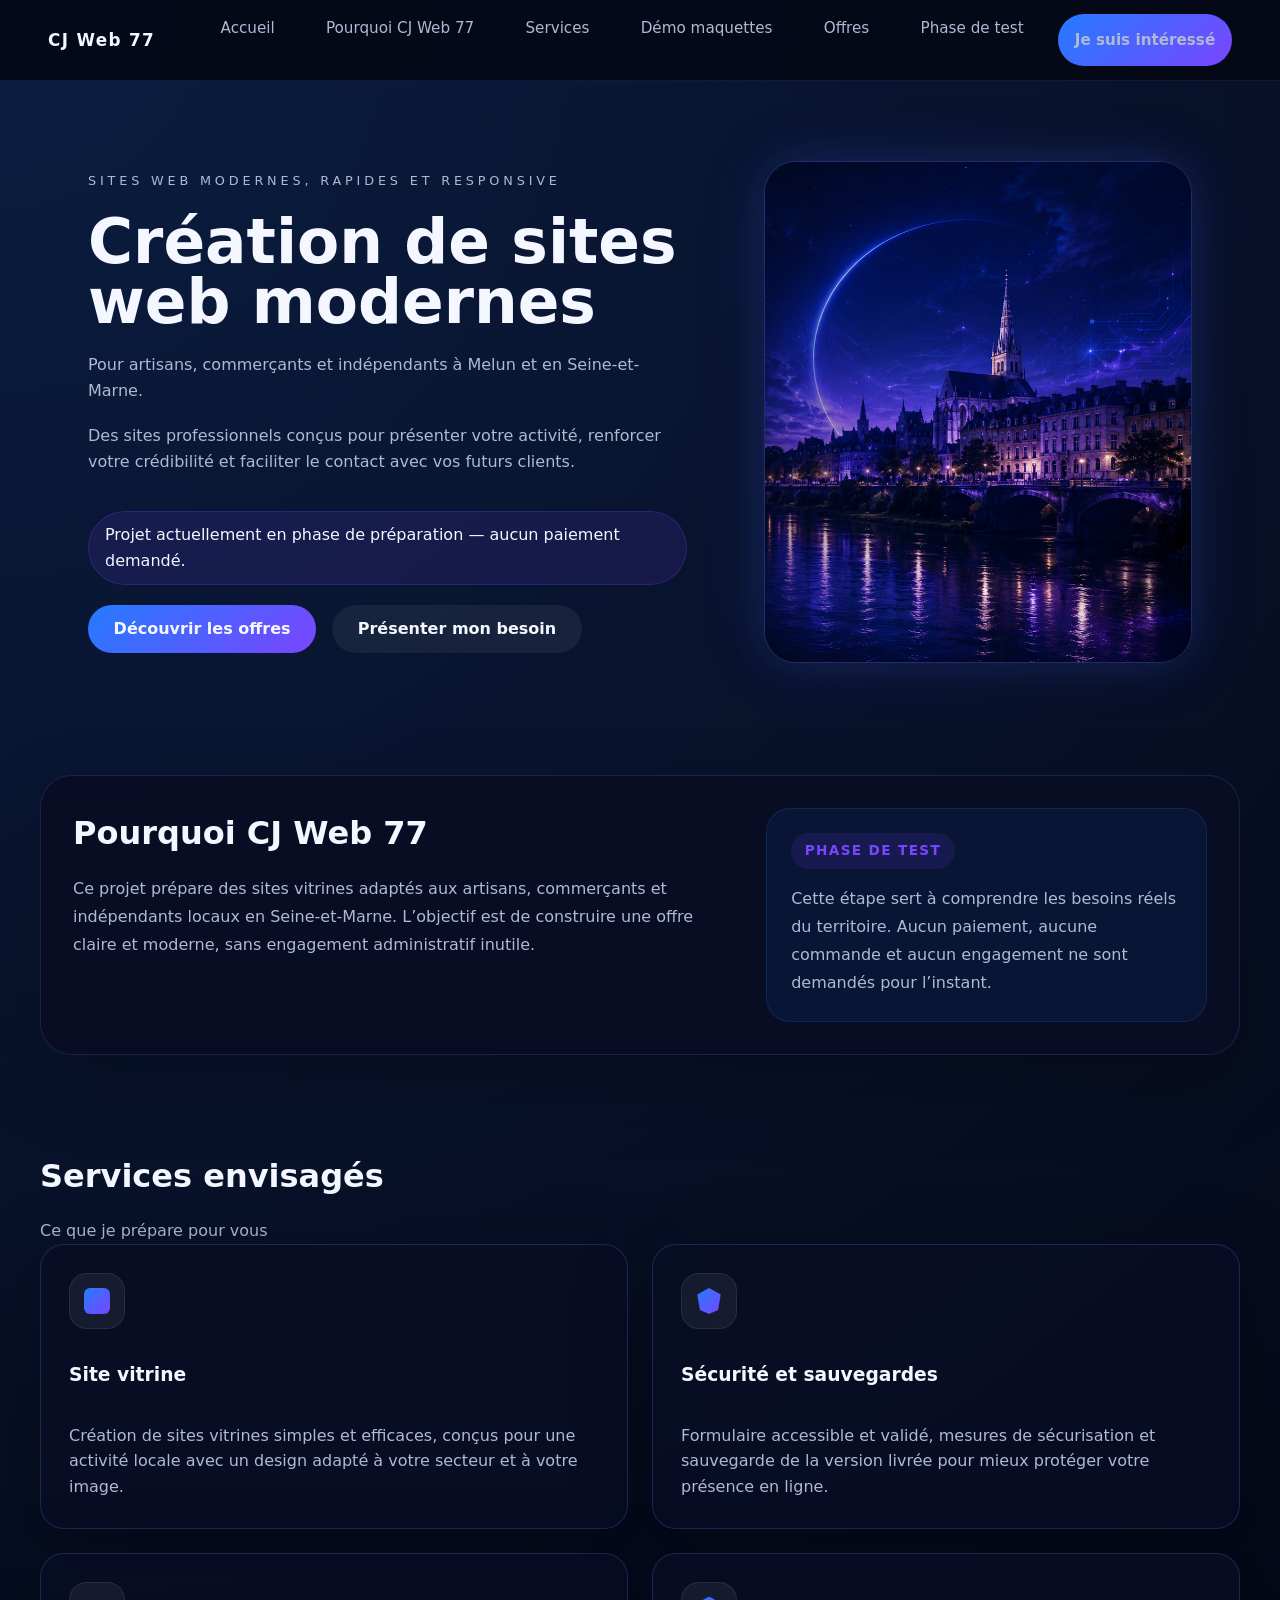
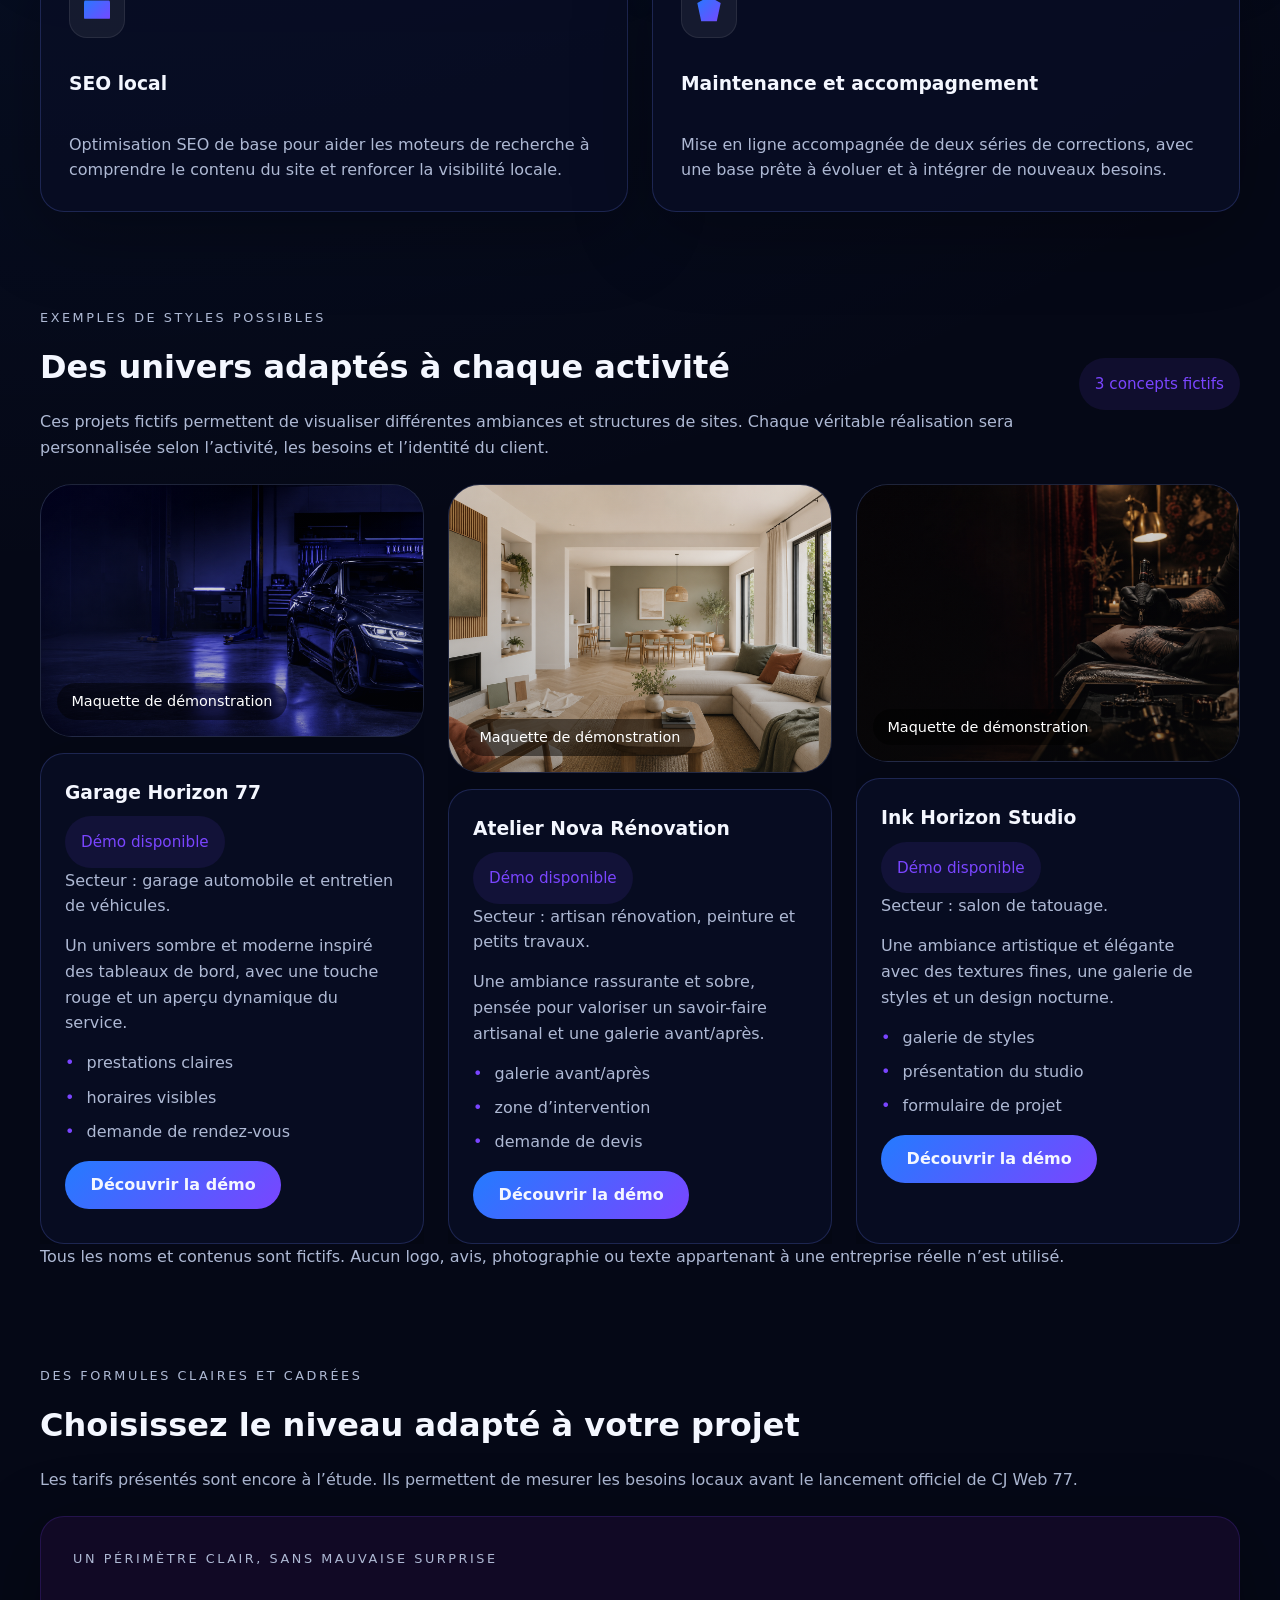
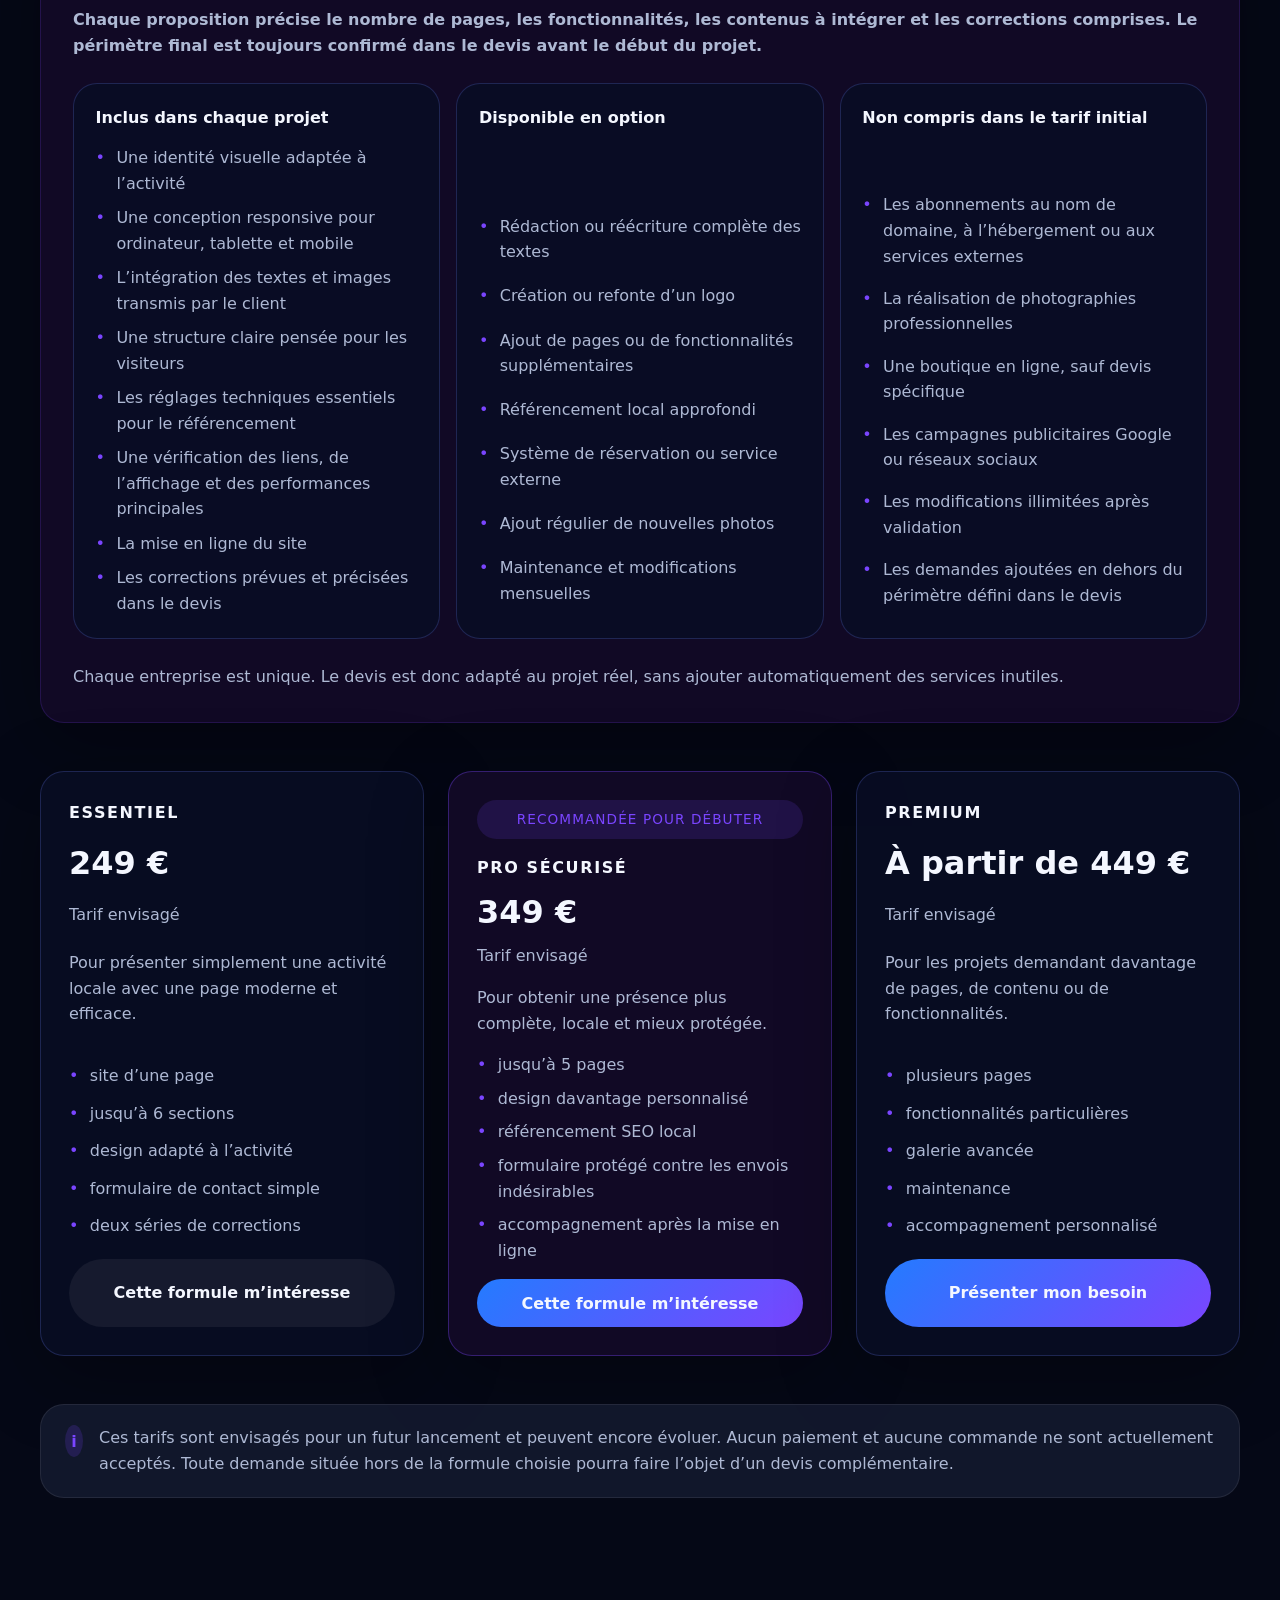
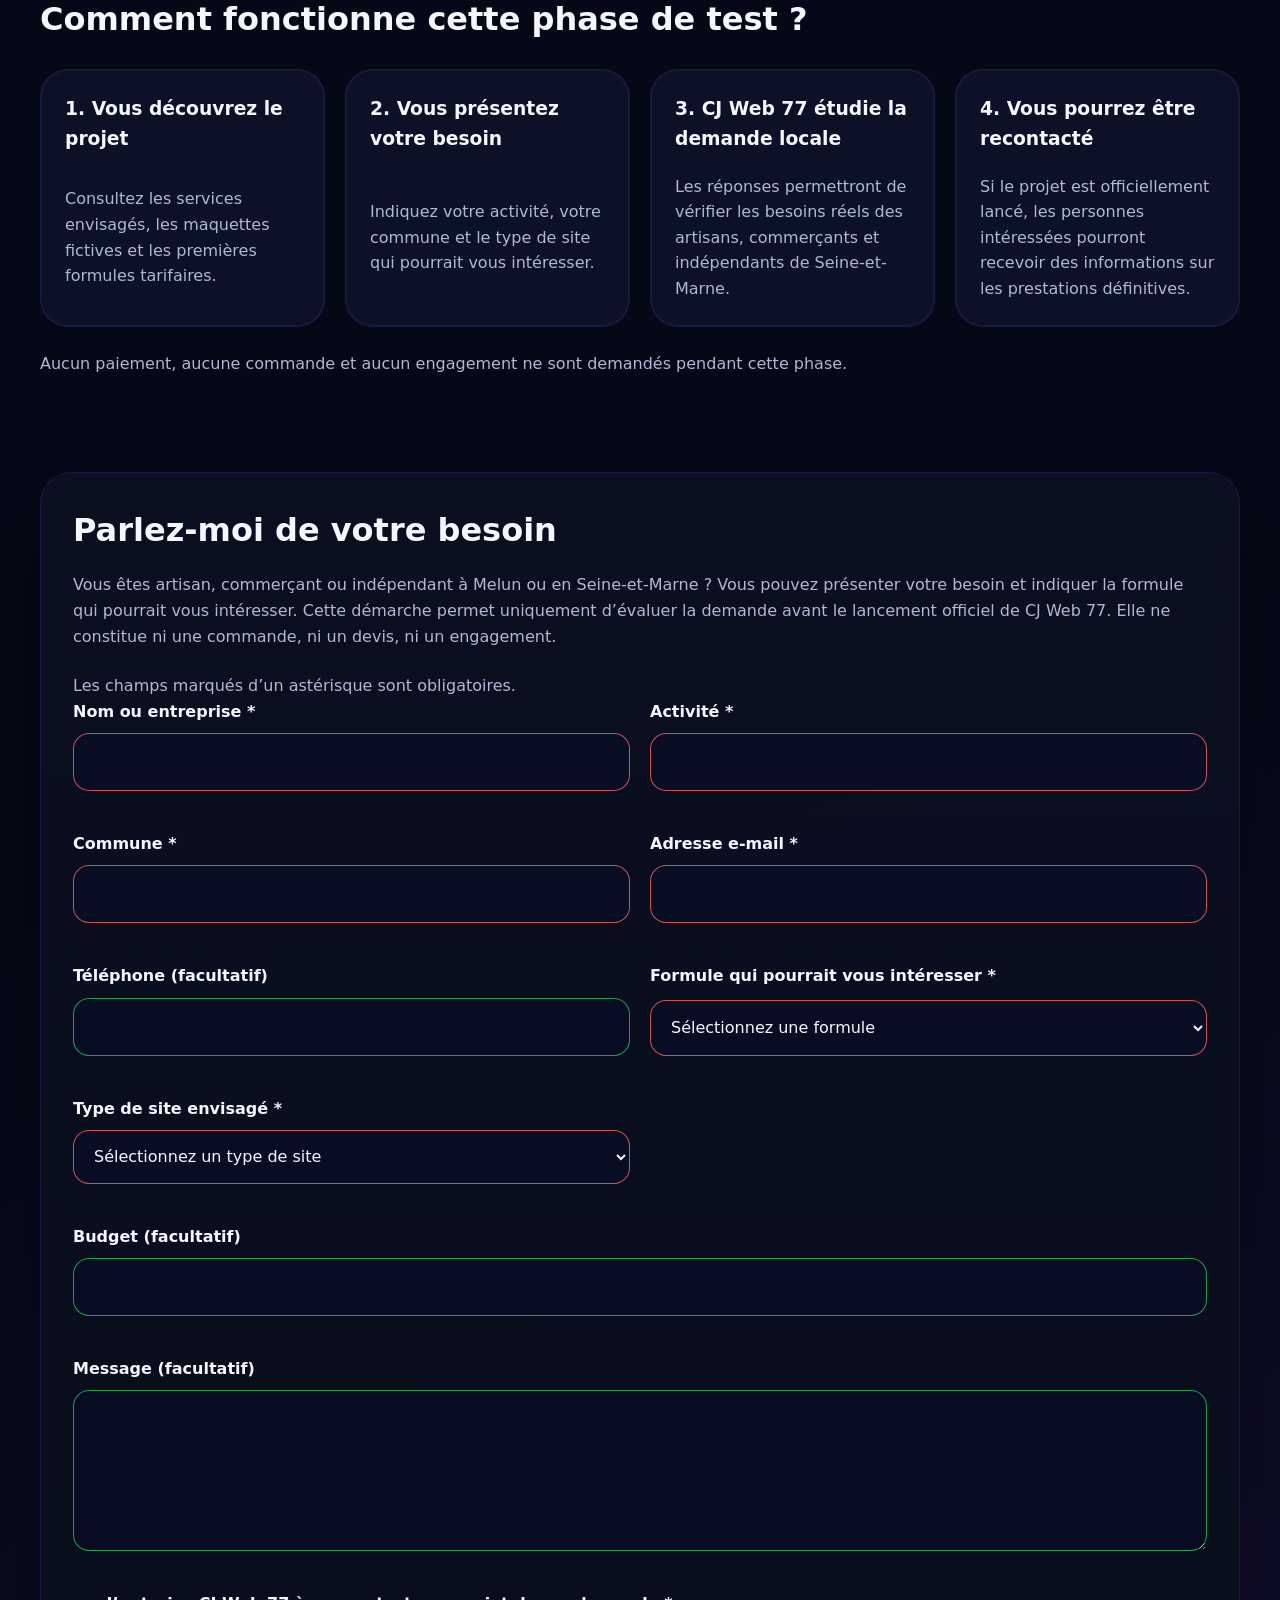
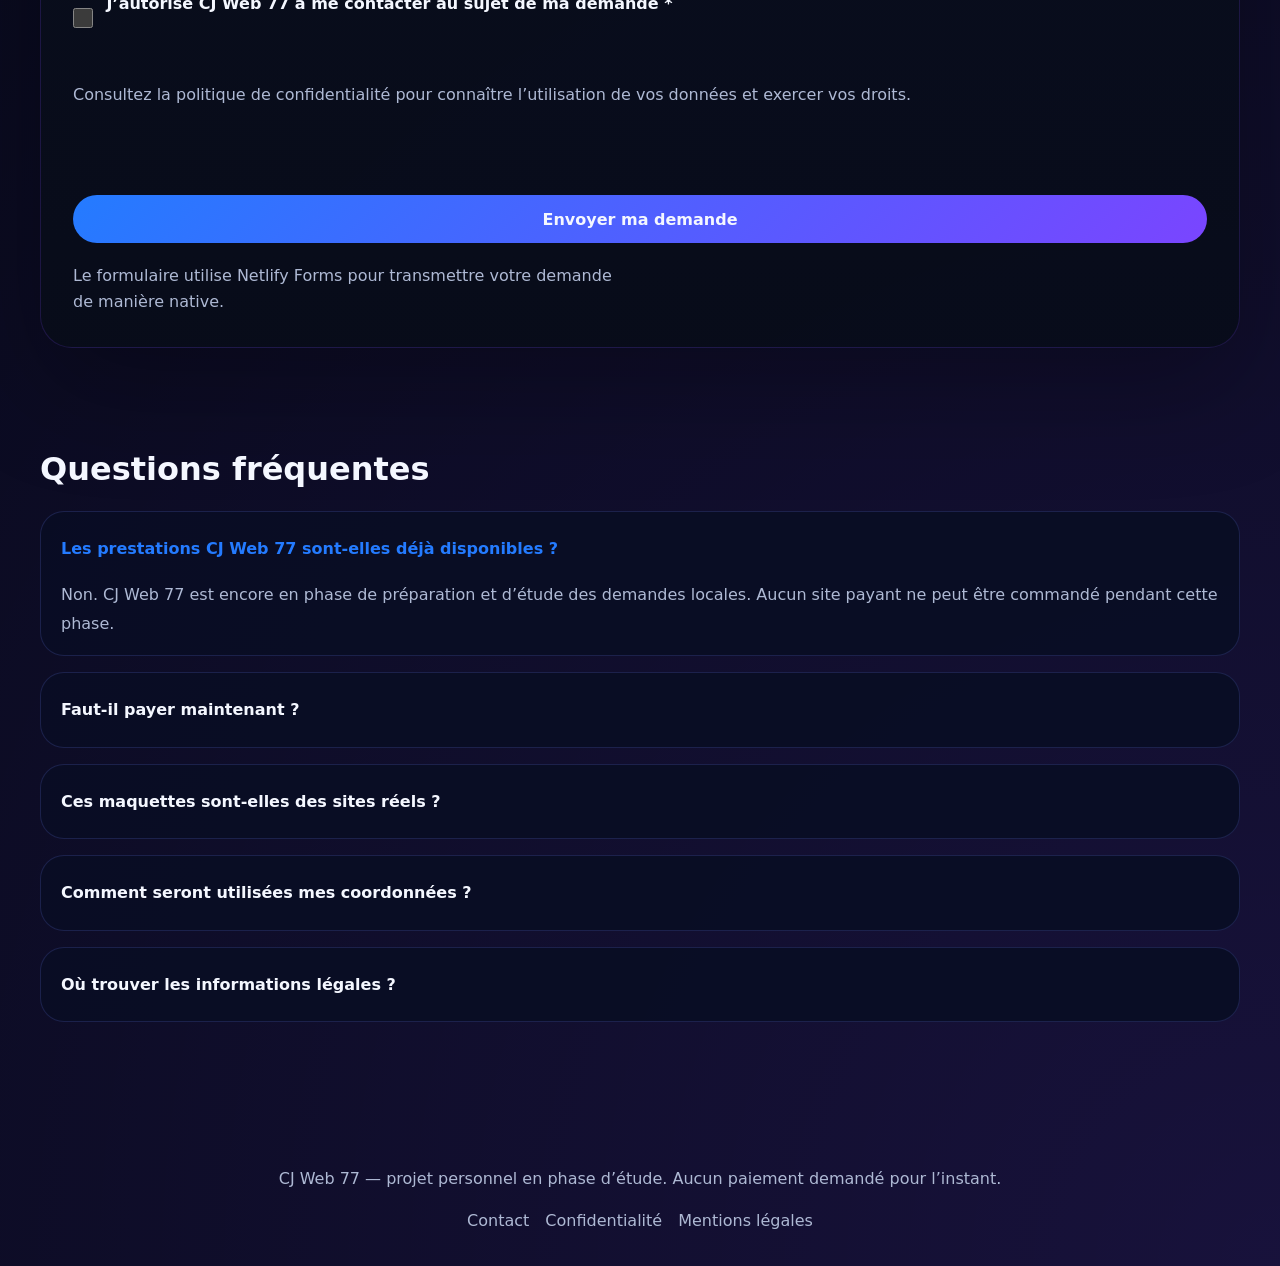
==== commit 5df8f43c: "commit" ====
--- a/index.html
+++ b/index.html
@@ -213,6 +213,49 @@
           <p>Les tarifs présentés sont encore à l’étude. Ils permettent de mesurer les besoins locaux avant le lancement officiel de CJ Web 77.</p>
         </div>
       </div>
+      <div class="offer-summary">
+        <p class="section-pretitle">Un périmètre clair, sans mauvaise surprise</p>
+        <h3 class="offer-summary-title">Chaque proposition précise le nombre de pages, les fonctionnalités, les contenus à intégrer et les corrections comprises. Le périmètre final est toujours confirmé dans le devis avant le début du projet.</h3>
+        <div class="offer-scope-grid">
+          <article class="offer-scope-card">
+            <h4>Inclus dans chaque projet</h4>
+            <ul>
+              <li>Une identité visuelle adaptée à l’activité</li>
+              <li>Une conception responsive pour ordinateur, tablette et mobile</li>
+              <li>L’intégration des textes et images transmis par le client</li>
+              <li>Une structure claire pensée pour les visiteurs</li>
+              <li>Les réglages techniques essentiels pour le référencement</li>
+              <li>Une vérification des liens, de l’affichage et des performances principales</li>
+              <li>La mise en ligne du site</li>
+              <li>Les corrections prévues et précisées dans le devis</li>
+            </ul>
+          </article>
+          <article class="offer-scope-card">
+            <h4>Disponible en option</h4>
+            <ul>
+              <li>Rédaction ou réécriture complète des textes</li>
+              <li>Création ou refonte d’un logo</li>
+              <li>Ajout de pages ou de fonctionnalités supplémentaires</li>
+              <li>Référencement local approfondi</li>
+              <li>Système de réservation ou service externe</li>
+              <li>Ajout régulier de nouvelles photos</li>
+              <li>Maintenance et modifications mensuelles</li>
+            </ul>
+          </article>
+          <article class="offer-scope-card">
+            <h4>Non compris dans le tarif initial</h4>
+            <ul>
+              <li>Les abonnements au nom de domaine, à l’hébergement ou aux services externes</li>
+              <li>La réalisation de photographies professionnelles</li>
+              <li>Une boutique en ligne, sauf devis spécifique</li>
+              <li>Les campagnes publicitaires Google ou réseaux sociaux</li>
+              <li>Les modifications illimitées après validation</li>
+              <li>Les demandes ajoutées en dehors du périmètre défini dans le devis</li>
+            </ul>
+          </article>
+        </div>
+        <p class="offer-summary-note">Chaque entreprise est unique. Le devis est donc adapté au projet réel, sans ajouter automatiquement des services inutiles.</p>
+      </div>
       <div class="offer-grid">
         <article class="offer-card offer-card--basic">
           <div class="offer-card-header">
--- a/assets/css/style.css
+++ b/assets/css/style.css
@@ -902,6 +902,78 @@
   margin-top: 1.5rem;
 }
 
+.offer-summary {
+  background: rgba(18, 10, 38, 0.95);
+  border: 1px solid rgba(122, 69, 255, 0.18);
+  border-radius: var(--radius);
+  padding: 2rem;
+  box-shadow: var(--shadow);
+  display: grid;
+  gap: 1.5rem;
+}
+
+.offer-summary-title {
+  margin: 0;
+  color: var(--text-muted);
+  line-height: 1.6;
+  font-size: 1rem;
+  max-width: 80rem;
+}
+
+.offer-scope-grid {
+  display: grid;
+  gap: 1rem;
+  grid-template-columns: repeat(3, minmax(0, 1fr));
+}
+
+.offer-scope-card {
+  background: var(--card);
+  border: 1px solid var(--border);
+  border-radius: var(--radius);
+  padding: 1.35rem;
+  display: grid;
+  gap: 0.9rem;
+}
+
+.offer-scope-card h4 {
+  margin: 0;
+  color: var(--text);
+  font-size: 1rem;
+}
+
+.offer-scope-card ul {
+  margin: 0;
+  padding: 0;
+  list-style: none;
+  color: var(--text-muted);
+  display: grid;
+  gap: 0.55rem;
+}
+
+.offer-scope-card li {
+  position: relative;
+  padding-left: 1.3rem;
+}
+
+.offer-scope-card li::before {
+  content: "•";
+  position: absolute;
+  left: 0;
+  color: var(--violet);
+}
+
+.offer-summary-note {
+  margin: 0;
+  color: var(--text-muted);
+  line-height: 1.7;
+}
+
+@media (max-width: 900px) {
+  .offer-scope-grid {
+    grid-template-columns: 1fr;
+  }
+}
+
 .offer-card {
   background: var(--card);
   border: 1px solid var(--border);
